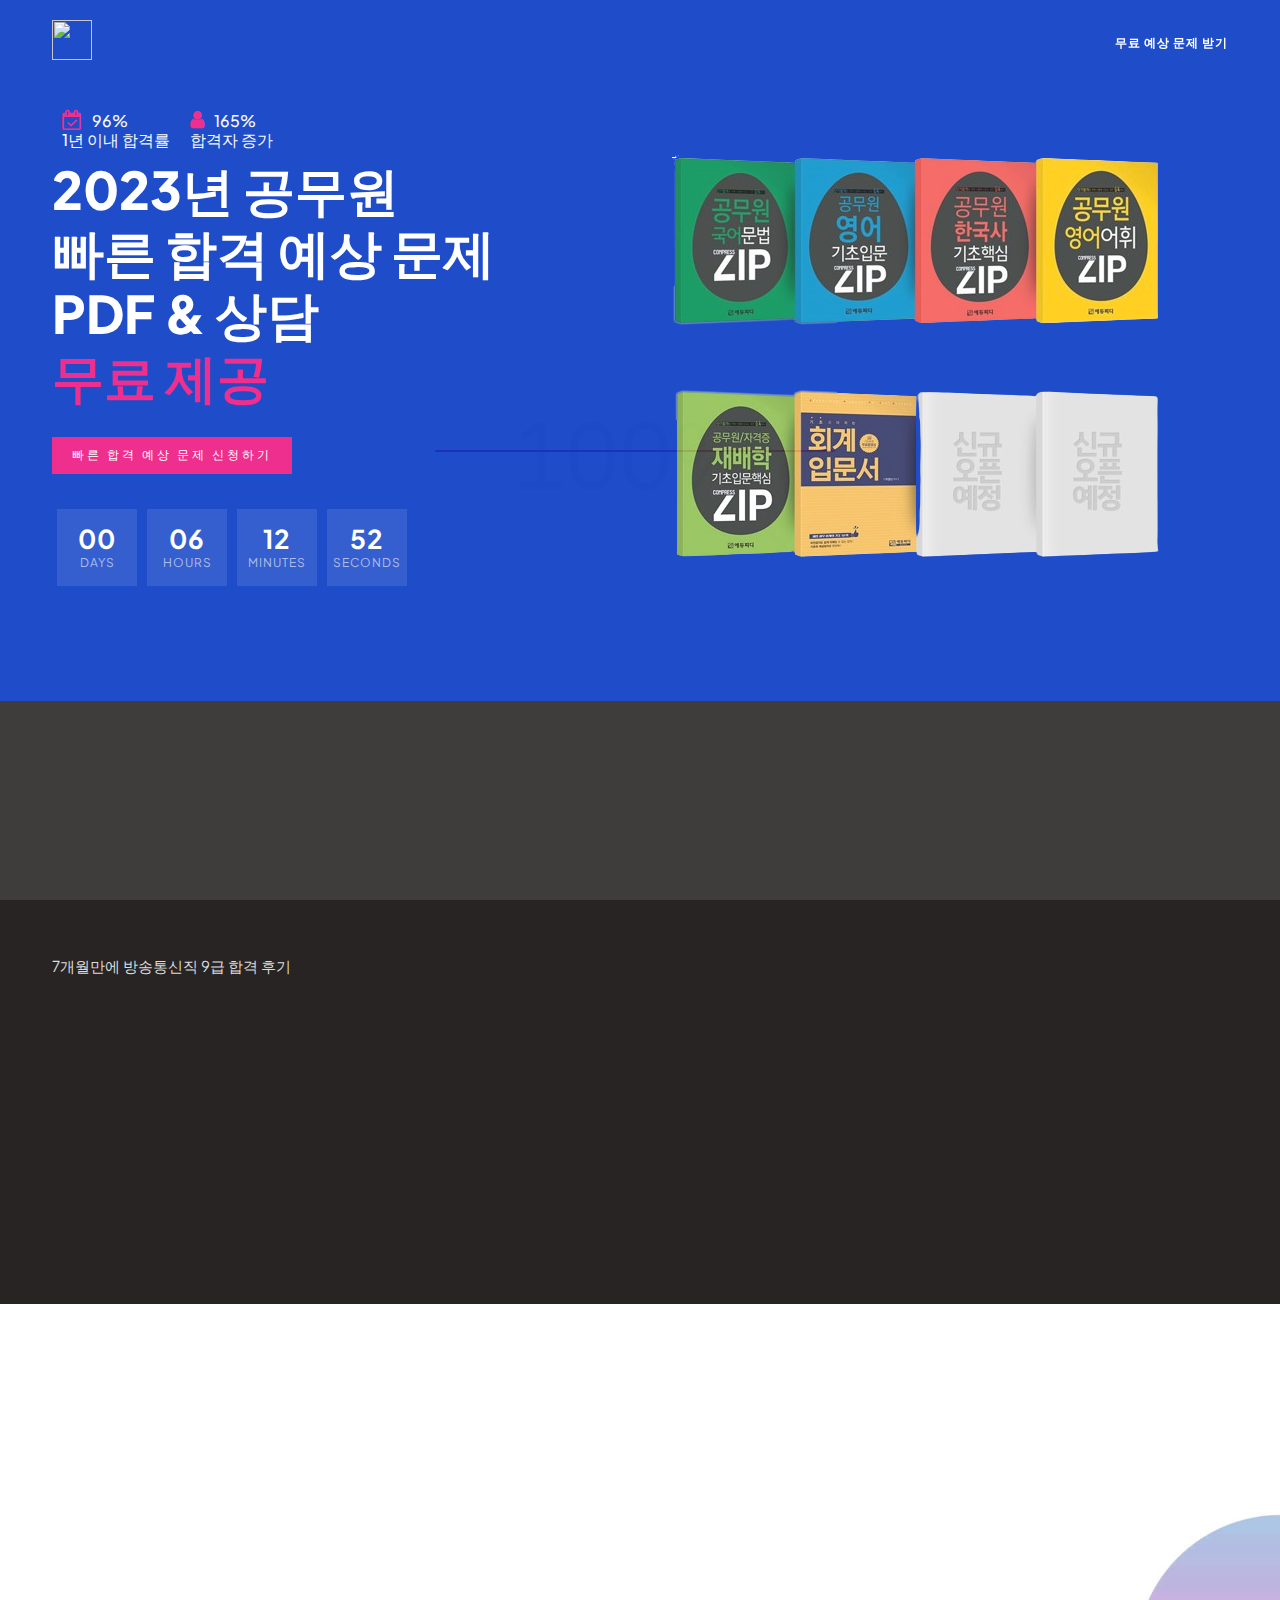
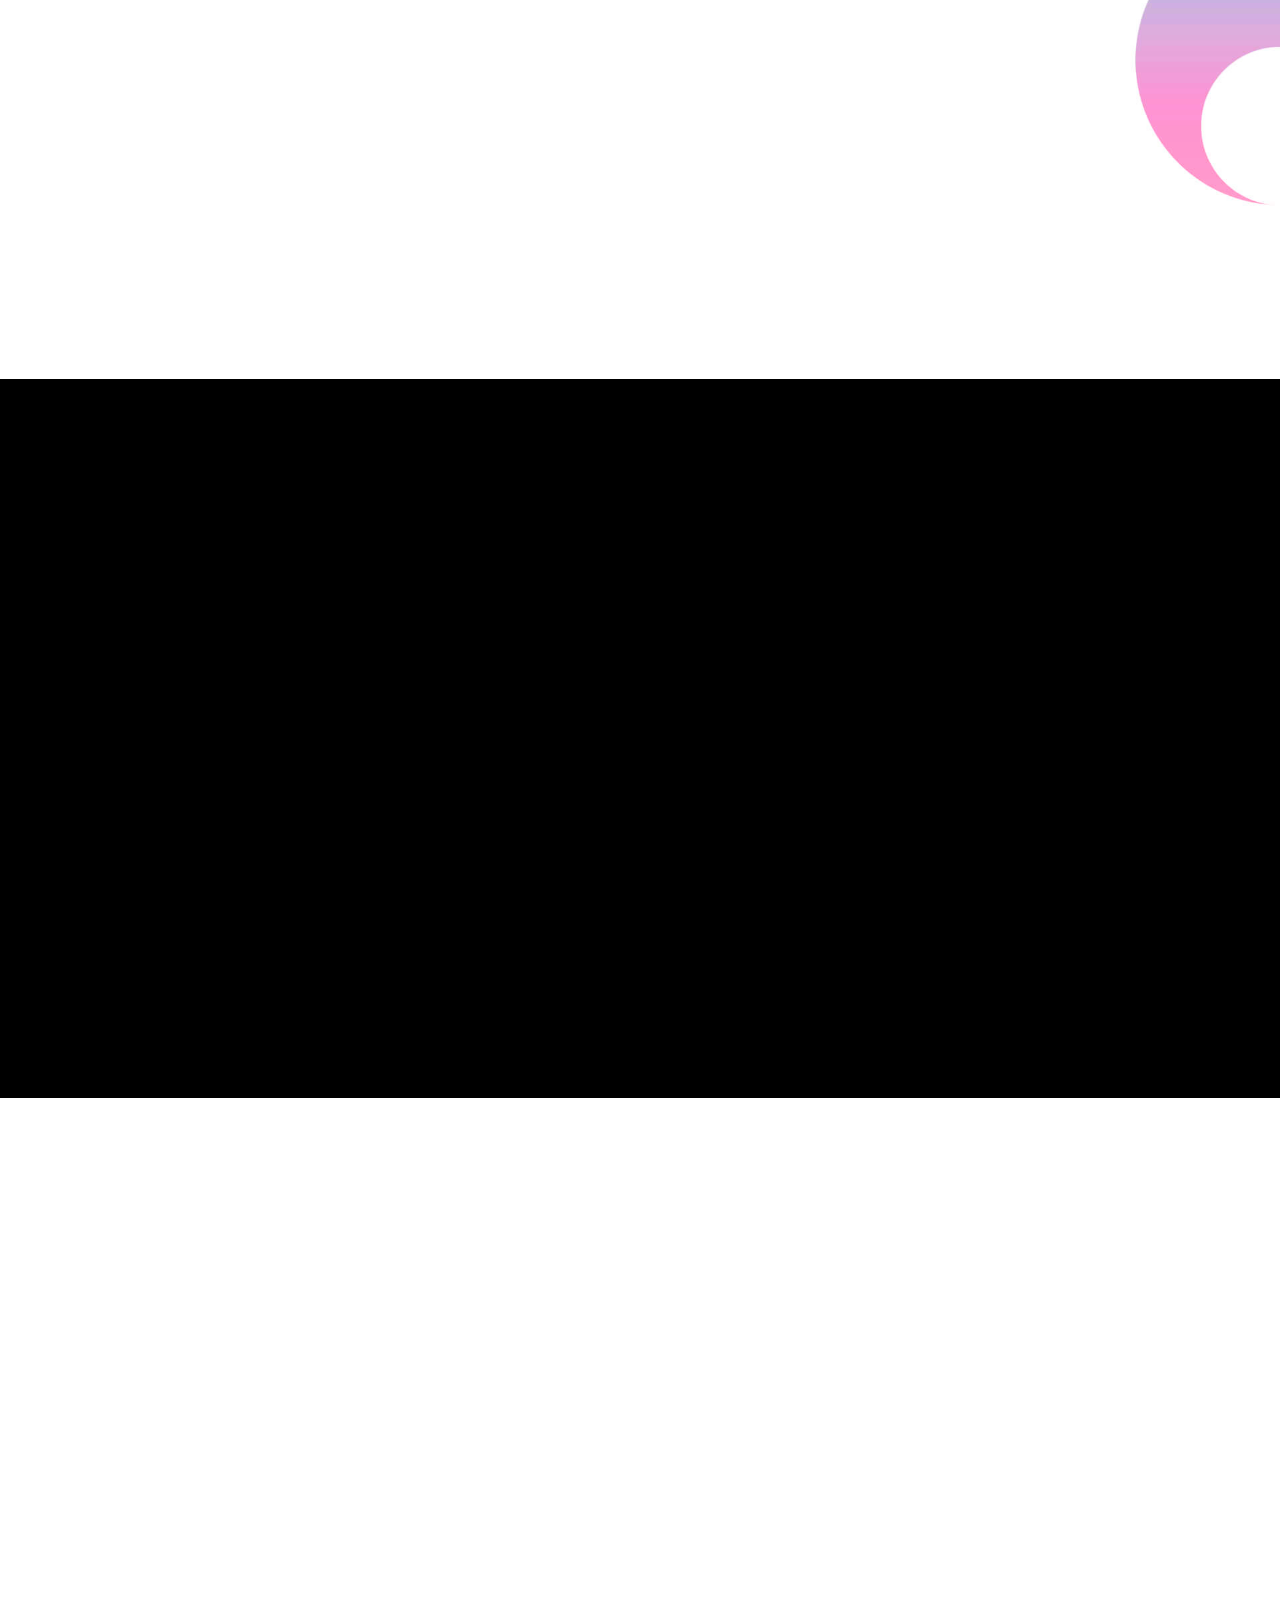
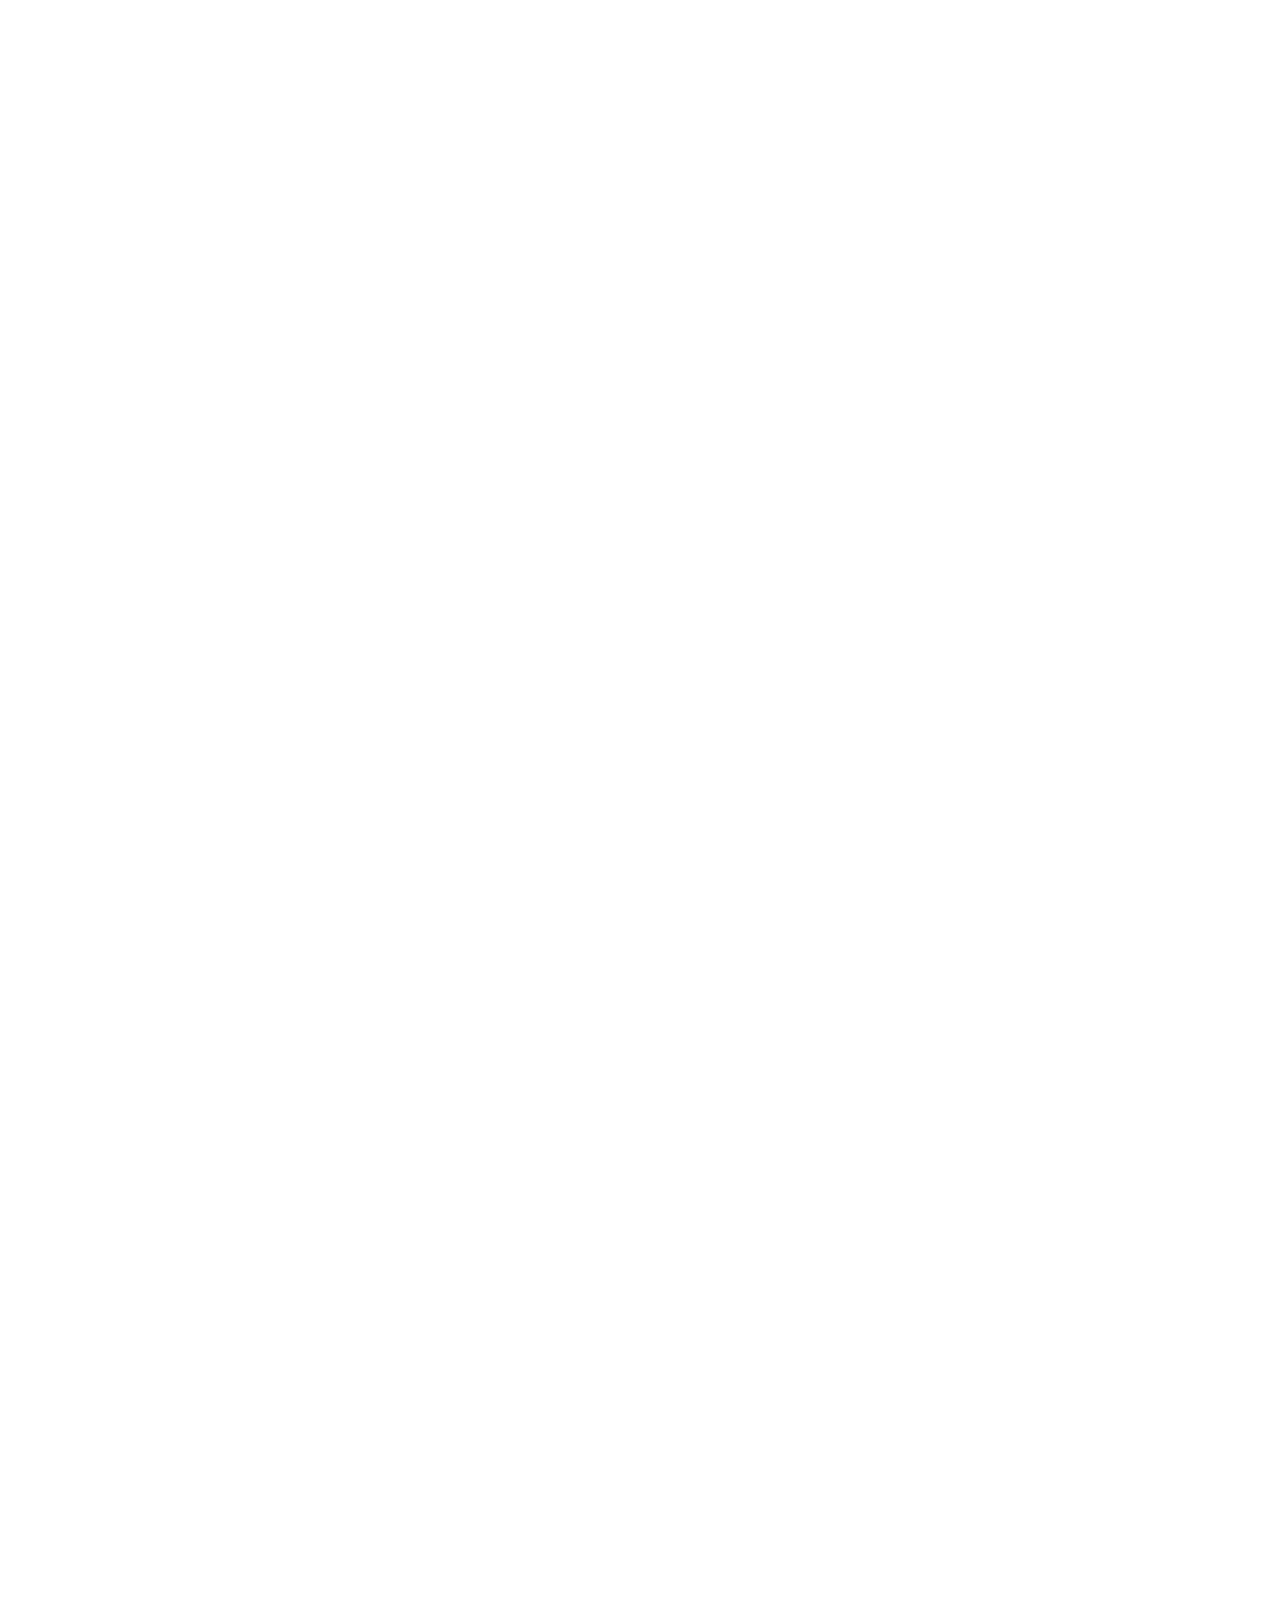
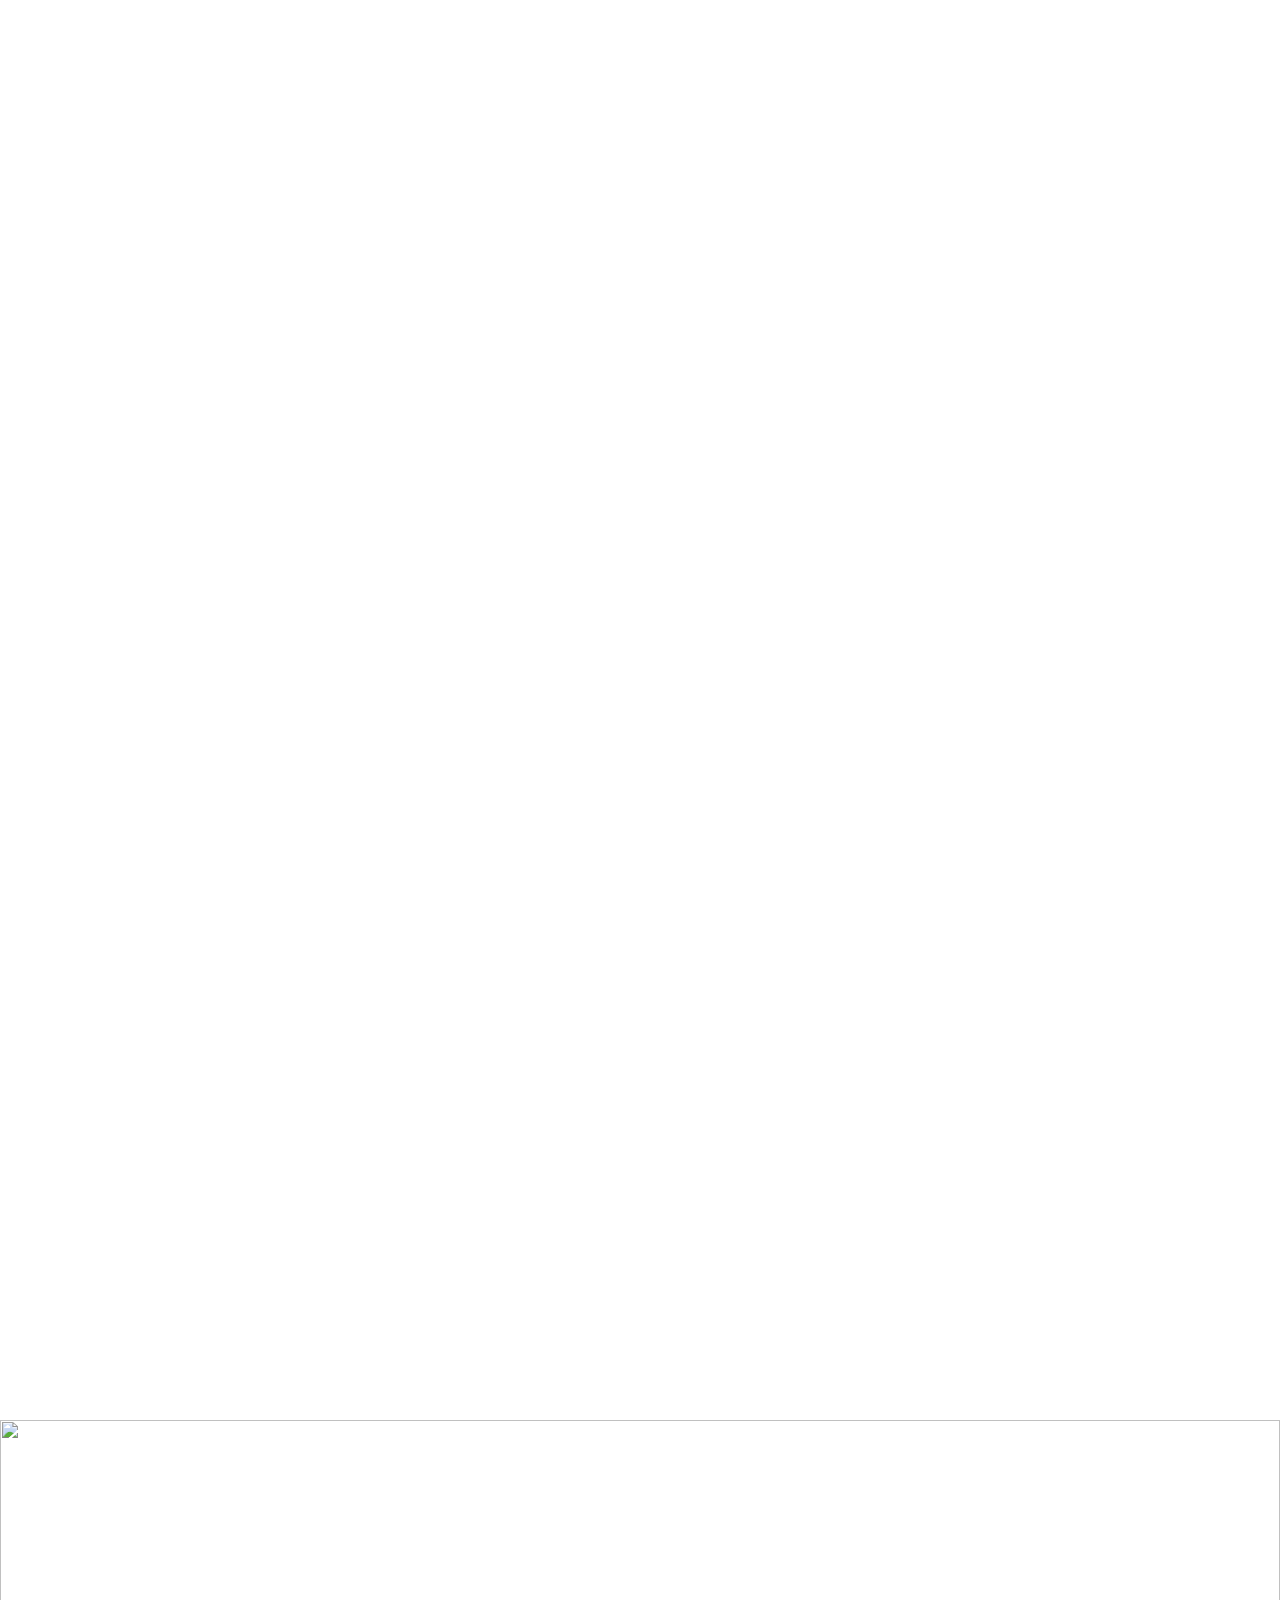
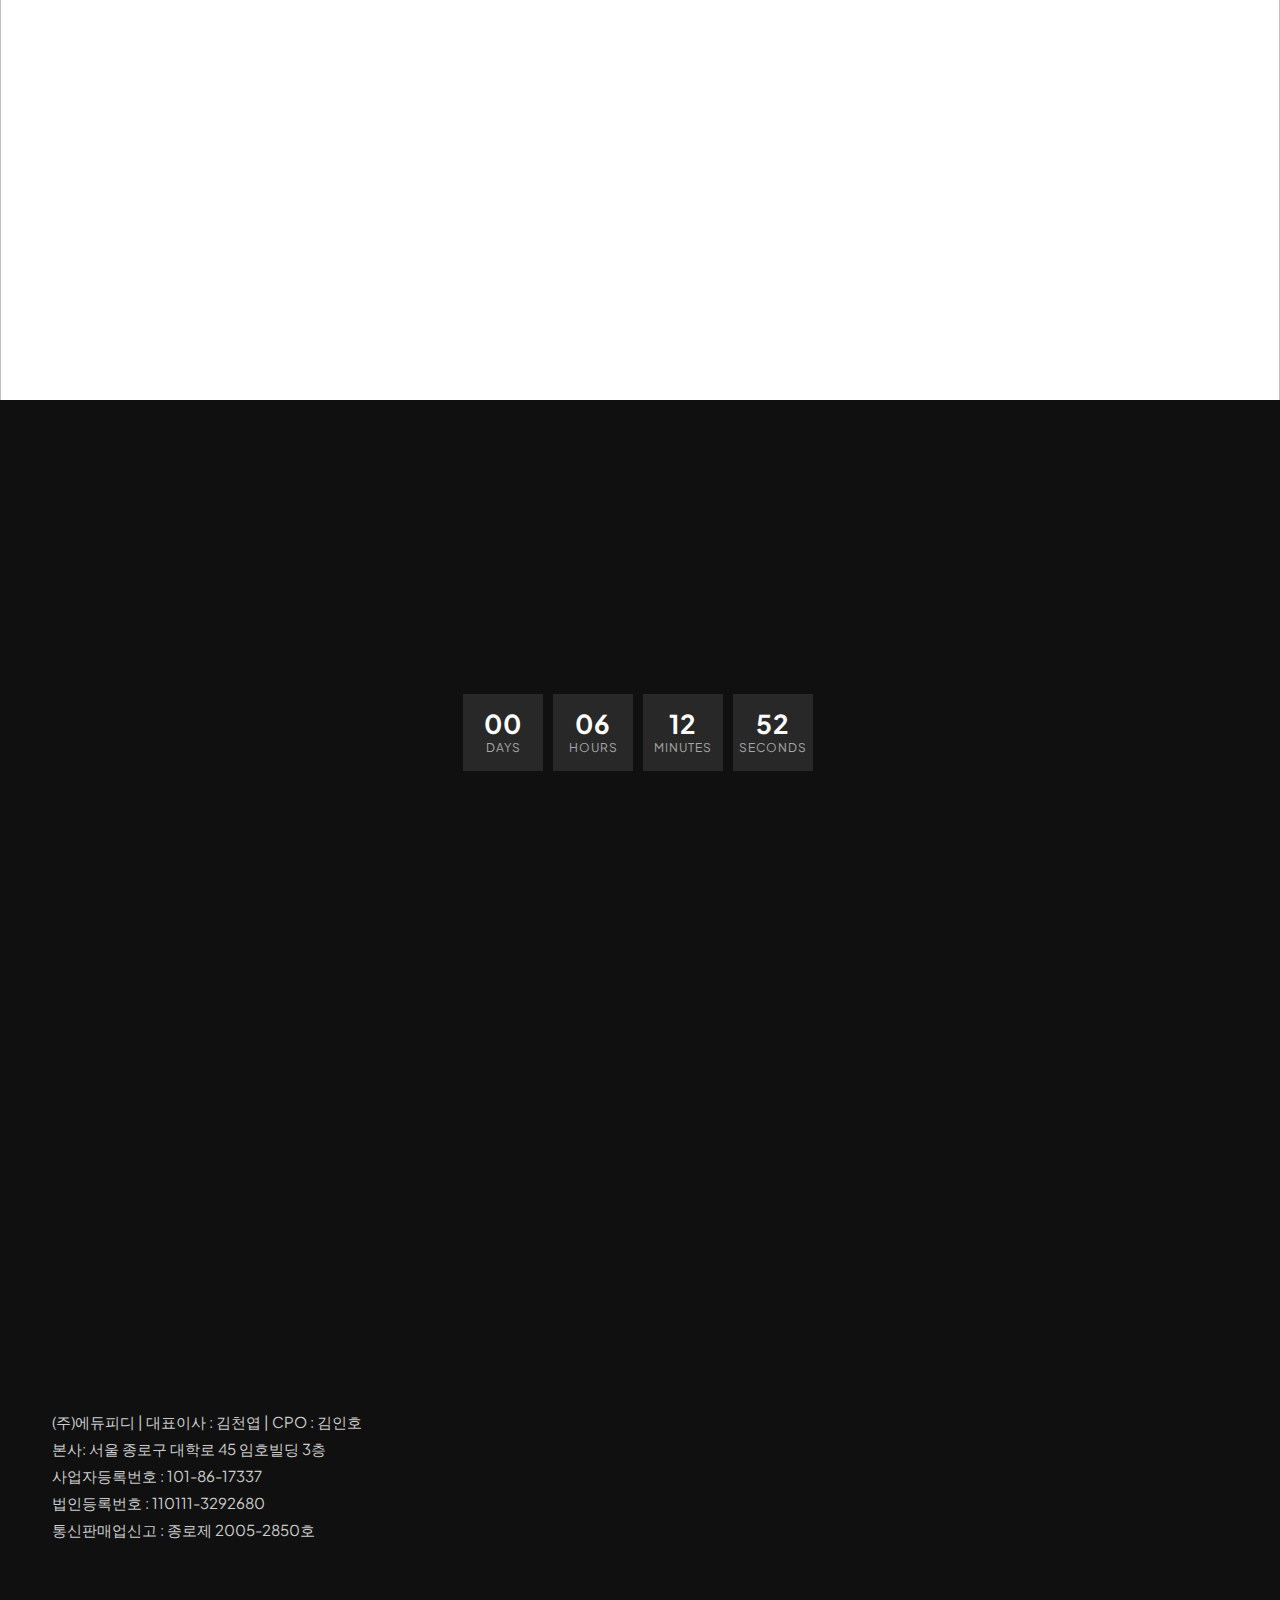
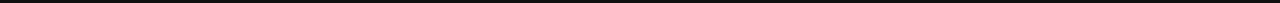
==== index.html @ 4c726afe "first commit" ====
<html lang="en">

<head>
    <meta charset="utf-8">
    <link rel="icon" href="images/icon.png" type="image/gif" sizes="16x16">
    <title>공무원 - 빠른 합격 예상 문제 무료 제공 이벤트!</title>
    <meta name="viewport" content="width=device-width, initial-scale=1.0">
    <meta name="description" content="">
    <meta name="keywords" content="">
    <meta name="author" content="">

    <!-- CSS Files
    ================================================== -->
    <link href="css/bootstrap.min.css" rel="stylesheet" type="text/css" id="bootstrap" />
    <link href="css/bootstrap-grid.min.css" rel="stylesheet" type="text/css" id="bootstrap-grid" />
    <link href="css/bootstrap-reboot.min.css" rel="stylesheet" type="text/css" id="bootstrap-reboot" />
    <link href="css/plugins.css" rel="stylesheet" type="text/css">
    <link href="css/ionicons.min.css" rel="stylesheet" />
    <link href="css/style.css" rel="stylesheet" type="text/css">
    <link href="css/rev-settings.css" rel="stylesheet" type="text/css">
    <link href="css/color.css" rel="stylesheet" type="text/css">

    <!-- color scheme -->
	<link rel="stylesheet" href="css/colors/magenta.css" type="text/css" id="colors">

	<!-- custom font -->
	<link rel="stylesheet" href="css/font-style.css" type="text/css">
</head>

<body id="homepage" class="de_light">

    <div id="wrapper">

        <!-- header begin -->
        <header class="transparent">
            <div class="info">
                <div class="container">
                    <div class="row">
                        <div class="col-md-12">
                            <div class="column">Working Hours Monday - Friday <span class="id-color"><strong>08:00-16:00</strong></span></div>
                            <div class="column">Toll Free <span class="id-color"><strong>1800.899.900</strong></span></div>
                            <!-- social icons -->
                            <div class="column social">
                                <a href="#"><i class="fa fa-facebook"></i></a>
                                <a href="#"><i class="fa fa-twitter"></i></a>
                                <a href="#"><i class="fa fa-rss"></i></a>
                                <a href="#"><i class="fa fa-google-plus"></i></a>
                                <a href="#"><i class="fa fa-envelope-o"></i></a>
                            </div>
                            <!-- social icons close -->
                        </div>
                    </div>
                </div>
            </div>

            <div class="container">
                <div class="row">
                    <div class="col-md-12">
                        <!-- logo begin -->
                        <div id="logo">
                            <a href="index.html">
                                <img class="logo" src="https://yt3.googleusercontent.com/0zZZRuiKnohTXjlLEbpxuK2G1sa9Nhh6IVHhP5pchhcuYQUVO_jH0vMPsVrZfCiZxcig_zOsWw=s900-c-k-c0x00ffffff-no-rj" style="width:40px;"alt="">
                            </a>
                        </div>
                        <!-- logo close -->

                            <!-- small button begin -->
                            <span id="menu-btn"></span>
                            <!-- small button close -->

                            <!-- <div class="header-extra">
                                <div class="v-center">
                                    <span id="b-menu">
                                        <span></span>
                                        <span></span>
                                        <span></span>
                                    </span>
                                </div>
                            </div> -->

                            <!-- mainmenu begin -->
							<ul id="mainmenu" class="ms-2">
							
							
								<li><a href="#section-register">무료 예상 문제 받기<span></span></a></li>
							</ul>
							
							<!-- mainmenu close -->

                            

                    </div>
                    

                </div>
            </div>
        </header>
        <!-- header close -->


        <!-- section begin -->
            <section id="section-hero" class="jarallax text-light" style="background:rgb(4, 55, 194)">
            	<!-- <img src="images/bg/9.jpg" class="jarallax-img" alt=""> -->
				<div class="container">
					<div class="row align-items-center">
						<div class="col-lg-6">
							
							<div class="d-flex justify-content-left sm-hide">
                                    <div class="h6 padding10 pt0 pb0"><i class="i_h3 fa fa-calendar-check-o id-color"></i>96%<br>1년 이내 합격률 </div>
                                    <div class="h6 padding10 pt0 pb0"><i class="i_h3 fa fa-user id-color"></i>165%<br>합격자 증가</div><Br>
                                    <!-- <div class="h6 padding10 pt0 pb0"><i class="i_h3 fa fa-map-marker id-color"></i>92% 점수 향상 체감</div> -->
                                </div>
							
							<h1 class="title-3 text-left">
								2023년 공무원<br>빠른 합격 예상 문제<br>PDF & 상담<br><span class="id-color">무료 제공</span>
							</h1>
							
							<div class="spacer-single"></div>
							
							<a href="#section-register" class="btn-custom text-white scroll-to">빠른 합격 예상 문제 신청하기</a>
							<div class="spacer-single"></div>
							<div id="defaultCountdown" class=" countdown-s2" ></div>
						</div>
						
						<div class="col-lg-6">
                 
							<img src="images/books.png" class="img-responsive" alt="">
                      
                        
                        </div>
					</div>
				</div>
            </section>
            <!-- section close -->
			
            <section id="section-speakers" class="jarallax text-light" style="background: rgb(40, 36, 36);">
                <!-- <img src="images/bg/1.jpg" class="jarallax-img" alt=""> -->
				<div class="wm wm-border dark wow fadeInDown">speakers</div>
                <div class="container">
                    <div class="row">
						<div class="col-md-6 offset-md-3 text-center wow fadeInUp">
                            <h1>실제 합격 후기</h1>
                            <div class="separator"><span><i class="fa fa-square"></i></span></div>
                            <div class="spacer-single"></div>
                        </div>
						
						<div class="clearfix"></div>
                      
                       <div class="col-lg-12 col-md-12">
							<!-- team member -->
							<div class="de-team-list">
								<div class="team-pic">
                                    <p>7개월만에 방송통신직 9급 합격 후기</p>
                                    <iframe width="260" height="215" src="https://www.youtube.com/embed/Rbe6_M4H4tQ" title="YouTube video player" frameborder="0" allow="accelerometer; autoplay; clipboard-write; encrypted-media; gyroscope; picture-in-picture; web-share" allowfullscreen></iframe>
								</div>
								<!-- <div class="team-desc">
									<h3>John Smith</h3>
									<p class="lead">Expert Designer</p>
									<div class="small-border"></div>
									<p>Duis aute irure dolor in reprehenderit in voluptate velit esse cillum dolore eu fugiat.</p>

									<div class="social">
										<a href="#"><i class="fa fa-facebook fa-lg"></i></a>
										<a href="#"><i class="fa fa-twitter fa-lg"></i></a>
										<a href="#"><i class="fa fa-google-plus fa-lg"></i></a>
										<a href="#"><i class="fa fa-skype fa-lg"></i></a>
									</div>
								</div> -->
							</div>
							<!-- team close -->
						</div>
				

		

                    </div>
                </div>
            </section>
			
           

            <section id="section-schedule" aria-label="section-services-tab" data-bgimage="url(images/bg/6.jpg) top right no-repeat">
                <div class="wm wm-border light wow fadeInDown ">schedule</div>
                <div class="container">
                    <div class="row">
                        <div class="col-md-6 offset-md-3 text-center wow fadeInUp">
                           
                     
                        </div>

                        <div class="col-md-12 wow fadeInUp">
                            <div class="de_tab tab_style_4 text-center">
                                <ul class="de_nav de_nav_dark">
                                    <li class="active" data-link="#section-services-tab">
                                        <h3>진주시청 공무직 <span> 최종 합격했어요</span></h3>
                                        <h4>(후기 보기)</h4>
                                    </li>
                                    <li data-link="#section-services-tab">
                                        <h3>육아맘 첫 도전에 공무직 <span>최종합격</span></h3>
                                        <h4>(후기 보기)</h4>
                                    </li>
                                    <li data-link="#section-services-tab">
                                        <h3>강원도 양구군청 공무직 <span>최종합격</span></h3>
                                        <h4>(후기 보기)</h4>
                                    </li>
                                    <!-- <li data-link="#section-services-tab">
                                        <h3>Day <span>04</span></h3>
                                        <h4>June 23, 2023</h4>
                                    </li>
                                    <li data-link="#section-services-tab">
                                        <h3>Day <span>05</span></h3>
                                        <h4>June 24, 2023</h4>
                                    </li> -->
                                </ul>

                                <div class="de_tab_content text-left">

                                    <div id="tab1" class="tab_single_content">
                                        <div class="row">
                                            <div class="col-md-12">
                                                <div class="schedule-listing">
                                                    <div class="schedule-item">
                                                        <div class="sc-time">2023.03.07</div>
                                                      
                                                        <div class="sc-info">
                                                            <h3>진주시청 공무직에 최종합격했습니다.</h3>
                                                            <p>회사다니면서 시험을 치뤄 본적도 없고 기본기도 없어서 우연히 인터넷 검색 중 에듀피디를 발견하여 바로 가입했습니다.<br>
                                                                1달 열심히 회사 마치고 졸린 눈 비벼가며 강의 듣고 공부했는데 1회차는 못 알아들어도 그냥 가볍게 부담없이 듣도록 노력했고 2회차 때부터 공부시간을 늘여서 공부했습니다.<br>강사님께서 꼼꼼하게 강의해주셨고 이해력이 부족한 제가 이해가 잘 될 수 있도록 강의하였습니다. 모의문제까지 있어서 공부하기가 수월했습니다.<br>시험 때는 공부했던 내용들이 거의 다 나와서 그냥 가볍게 웃으면서 시험을 쳤고 에듀피디의 도움받기 잘 했다 생각하였습니다.<br> 최종합격의 첫걸음이 될수 있도록 저에게 도움이 되었던 에듀피디에 감사합니다 ~^^</p>
                                                        </div>
                                                        <div class="clearfix"></div>
                                                    </div>
                                                </div>

                                              
                                            </div>
                                        </div>
                                    </div>

                                    <div id="tab2" class="tab_single_content">
                                        <div class="row">
                                            <div class="col-md-12">
                                                <div class="schedule-listing">
                                                    <div class="schedule-item">
                                                        <div class="sc-time">2023.01.17</div>
                                                        
                                                        <div class="sc-info">
                                                            <h3>육아맘 첫 도전에 용인시 공부직 최종합격</h3>
                                                            <p>안녕하세요? 2022년 하반기 용인시 공무직 최종합격 이상민입니다.<br>

                                                                저의 짧은 합격수기가 준비하시는 분들에게 작은 도움의 줄기가 되길 바라며 적어봅니다.
                                                                <br>
                                                                먼저 본론부터 말씀드리겠습니다.<br><br>
                                                                
                                                                준비기간: 1개월<br>
                                                                준비방법: 에듀피디 공무직 용인시 강좌<br> 1개월권 수강<br>
                                                                응시횟수: 첫 도전에 최종합격<br>
                                                                <br>
                                                                저는 육아하는 워킹맘입니다. 시에서 운영하는 기간제 근로자를 하던 중 같이 근무하는 선생님께서 공무직이라는 직렬이 있으니 경험삼아 한 번 문제 유형이라도 보고 오라고 알려주셨습니다.<br>
                                                                
                                                                다행히 1차 서류전형에 통과할 조건을 갖추고 있어 모든 응시서류는 가벼운 마음으로 준비 하였습니다.<br>
                                                                
                                                                그리고 필기시험까지 정확히 30일이 남았습니다.<br>
                                                                
                                                                공무직에 관한 족보가 많지 않아 어떻게 이 방대한 일반상식을 단시간 내에 섭렵할 수 있을까를 생각하던 중 에듀피디를 알게되었습니다.<br>
                                                                
                                                                하지만 약간은 부담이 되는 강의비에 망설이며... 혹시나 하는 마음에 할인을 받을 수 있는 최대치를 에듀피디에 문의드렸고 담당 실장님께서 가장 적합한 최대치 할인을 적용(워킹맘)해주신 덕분에 마음의 부담을 조금 내려놓고 강의를 결제할 수 있었습니다.<br>
                                                                
                                                                일반상식은 최신 시사상식과 기출문제를 항상 같이 봐야한다는 서박사님의 강의에 아..! 이거구나! 싶었고 믿고 그대로 따라 들었습니다.<br>
                                                                
                                                                시정문제도 무려 5문제가 출제되는 터라 정말 공부할 양의 끝이 보이지 않는것 같았습니다.
                                                                <br>
                                                                급기야 코로나 확진으로 열이 펄펄 나며 공부했던것 같습니다.
                                                                어짜피 될 사람은 합격하겠지.. 라는 심정으로 마지막까지 최선을 다하고 필기시험장에 들어갔던것 같습니다. 엄청난 응시자수에
                                                                압도당했지만 집중하여 풀어나갔습니다.<br>
                                                                
                                                                이후 필기합격을 맛보았고 인적성검사와 3차 최종면접까지 모두 통과한 후 임용식까지.. 그리고 출근 후 3주차가 되었습니다.<br>
                                                                
                                                                사기업에만 근무해봐서 아직 공공기관의 분위기에 적응중이지만, 좋은 복지혜택과 정년보장, 칼퇴근 등등 이점이 많으니 월급에 크게 연연하지 않으신다면 엄마들 강추입니다.<br>
                                                                에듀피디는 더 강추입니다^^<br>
                                                                
                                                                감사합니다.</p>
                                                        </div>
                                                        <div class="clearfix"></div>
                                                    </div>
                                                </div>

                                               
                                            </div>
                                        </div>
                                    </div>

                                    <div id="tab3" class="tab_single_content">
                                        <div class="row">
                                            <div class="col-md-12">
                                                <div class="schedule-listing">
                                                    <div class="schedule-item">
                                                        <div class="sc-time">2023.03.17</div>
                                                        
                                                        <div class="sc-info">
                                                            <h3>강원도 양구군청 공무직 최종합격</h3>
                                                            <p>안녕하세요 2023년 상반기 양구군 공무직 최종합격 김문기입니다.<br><br>

                                                                저의 짧은 합격수기가 준비하시는 분들에게 작은 도움의 줄기가 되길 바라며 적어봅니다.
                                                                <br>
                                                                먼저 본론부터 말씀드리겠습니다.<br><br>
                                                                
                                                                준비기간: 1개월<br>
                                                                준비방법: 에듀피디 공무직 양구,화천 강좌 1개월권 수강<br>
                                                                응시횟수: 첫 도전에 최종합격<br>
                                                                <br>
                                                                저는 소방시험에 준비하던 중 경력을 쌓을 수 있는 공무직에 대하여 알게되었습니다<br>
                                                                
                                                                다행히 1차 서류전형에 통과할 조건을 갖추고 있어 모든 응시서류는 가벼운 마음으로 준비 하였습니다.<br>
                                                                
                                                                그리고 필기시험까지 정확히 20일이 남았습니다.<br>
                                                                
                                                                공무직에 관한 족보가 많지 않아 어떻게 이 방대한 일반상식을 단시간 내에 섭렵할 수 있을까를 생각하던 중 에듀피디를 알게되었습니다.<br>
                                                                
                                                                하지만 약간은 부담이 되는 강의비에 망설이며... 혹시나 하는 마음에 할인을 받을 수 있는 최대치를 에듀피디에 문의드렸고 담당 실장님께서 가장 적합한 최대치 할인을 적용해주신 덕분에 마음의 부담을 조금 내려놓고 강의를 결제할 수 있었습니다.<br>
                                                                
                                                                일반상식은 최신 시사상식과 기출문제를 항상 같이 봐야한다는 서박사님의 강의에 아..! 이거구나! 싶었고 믿고 그대로 따라 들었습니다.<br>
                                                                
                                                                시정문제도 무려 5문제가 출제되는 터라 정말 공부할 양의 끝이 보이지 않는것 같았습니다.
                                                                <br>
                                                                급기야 코로나 확진으로 열이 펄펄 나며 공부했던것 같습니다.
                                                                어짜피 될 사람은 합격하겠지.. 라는 심정으로 마지막까지 최선을 다하고 필기시험장에 들어갔던것 같습니다. 엄청난 응시자수에
                                                                압도당했지만 집중하여 풀어나갔습니다.<br>
                                                                
                                                                이후 필기합격을 맛보았고 인적성검사와 3차 최종면접까지 모두 통과한 후 임용식까지.. 그리고 출근 후 3주차가 되었습니다.<br>
                                                                
                                                                사기업에만 근무해봐서 아직 공공기관의 분위기에 적응중이지만, 좋은 복지혜택과 정년보장, 칼퇴근 등등 이점이 많으니 월급에 크게 연연하지 않으신다면 엄마들 강추입니다.<br>
                                                                에듀피디는 더 강추입니다^^<br>
                                                                또한 지역 상식도 같이 출제되는데 그것 또한 같이 준비하시면 좋을거 같습니다.<br>
                                                                
                                                                감사합니다.</p>
                                                        </div>
                                                        <div class="clearfix"></div>
                                                    </div>
                                                </div>

                                               
                                            </div>
                                        </div>
                                    </div>

                                </div>
                            </div>
                        </div>
                    </div>
                </div>
            </section>
            <section id="section-about"  style="background:#000">
				<div class="wm wm-border light wow fadeInDown" style="-webkit-text-stroke-color: rgba(255,255,255,.2);" >Gift</div>
                    <div class="container">
                        <div class="row align-items-center">
                            
                            <div class="col-lg-6 wow fadeInLeft" data-wow-delay="0s">
                                <h2 style="color:#fff">빠른 합격의 노하우를<br>무료로 선물해드립니다.</h2>
                                <p>
                                   2023년 최신 트렌드와 합격 노하우를 녹여낸 예상 문제를 받아가세요.
                                </p>
								
								<div class="spacer10"></div>
								
								
                            </div>
							
							<div class="col-lg-6 mb-sm-30 text-center wow fadeInRight">
                                <div class="de-images">
									
									<img class="img-fluid wow fadeInRight" data-wow-delay=".25s" src="images/gicho-books.png" alt="" />
								</div>
                            </div>

                        </div>
                    </div>
                </section>
                <div style="text-align:center;background:#fff;">
            <img class="wow fadeInDown" src="./images/gicho.jpg" style="width:100%;max-width:900px;">
            <img class="wow fadeInUp" src="./images/master-books.png" style="width:100%;max-width:900px;">
            <img class="wow fadeInDown" src="./images/master.jpg" style="width:100%;max-width:900px;">
        </div>


			<!-- section begin -->
            <section id="section-ticket" class="jarallax text-light">
                <img src="images/bg/2.jpg" class="jarallax-img" alt="">
                <div class="wm wm-border dark wow fadeInDown">tickets</div>
				<div class="container">
                    <div class="row">
						

                        <div class="col-lg-12 col-md-12">
                            <div class="pricing-s1 mb30 wow fadeInUp">
                                <div class="top">
                                    <h2>공무원 빠른 합격을 위한<br>에듀피디만의 혜택</h2>
                                </div>
                                <div class="bottom">
                                    <ul>
                                        <li><i class="icon_check_alt2"></i>합격 시 합격축하금</li>
                                        <li><i class="icon_check_alt2"></i>모바일 강좌 즉시이용</li>
                                        <li><i class="icon_check_alt2"></i>최신강좌 업데이트 무료</li>
                                        <li><i class="icon_check_alt2"></i>학습진도/성적관리/자기학습 가능</li>
                                        
                                    </ul>
                                  
                                </div>
								<div class="ps1-deco"></div>
                            </div>
                        </div>
                    
                    </div>
                </div>
            </section>
            <!-- section close -->
	
			<!-- section begin -->
            <section id="section-register" class="text-light" data-bgcolor="#101010">
                <div class="wm wm-border dark wow fadeInDown">register</div>
				<div class="container">
                    <div class="row">
						<div class="col-md-6 offset-md-3 text-center wow fadeInUp">
                            <h1>공무원 빠른 합격<br>무료 예상 문제 & 상담 받기</h1>
                            <div class="separator"><span><i class="fa fa-square"></i></span></div>
                            <div class="spacer-single"></div>
                        </div>
                        <div style="position:relative;text-align: center;">
                       <div style="position:relative;" class="countdown countdown-s2"></div><br><br>
                    </div>
                        <div class="col-md-8 offset-md-2 wow fadeInUp">
                            <form action="" id="form_e11" method="POST" target ="hidden_iframe11" onsubmit="dll(); submitted=true;"> 
                                <div class="row">
                                    <div class="col-12">
                                       
                                        <div>
                                            <select name="entry.2002634400" id='exam' class="form-control" placeholder="공무원 종류">
 
                                                <option value="목표 공무원 시험" selected disabled>목표 공무원 시험은?
        
                                                    <option value="수산직공무원">수산직공무원
                                                
                                                    <option value="축산직공무원" >축산직공무원
                                                
                                                    <option value="9급지적직">9급지적직

                                                    <option value="9급의료기술직">9급의료기술직
                                                        
                                                    <option value="8급보건진료직">8급보건진료직    

                                                    <option value="9급군무원">9급군무원    

                                                        <option value="9급기계직" >9급기계직
                                                
                                                            <option value="9급통계직">9급통계직
                                                        
                                                            <option value="9급통신기술직">9급통신기술직
                                                        
                                                            <option value="9급외무영사직">9급외무영사직
                                                            
                                                            <option value="9급화공직">9급화공직
                                                        
                                                            <option value="9급환경직">9급환경직
        
                                                                <option value="9급전기직">9급전기직
                                                        
                                                                    <option value="9급출입국관리직" >9급출입국관리직
                                                                
                                                                    <option value="9급관세직">9급관세직
                                                                
                                                                    <option value="8급간호직">8급간호직
                                                                
                                                                    <option value="9급건축직">9급건축직
                                                                    
                                                                    <option value="9급토목직">9급토목직
                                                                
                                                                    <option value="9급일반행정">9급일반행정
                
                                                                    <option value="9급교육행정">9급교육행정
                                                            
                                                                    <option value="9급교정직" >9급교정직
                                                                
                                                                    <option value="9급조경직">9급조경직
                                                                
                                                                    <option value="9급임업직">9급임업직
                                                                
                                                                    <option value="9급농업직">9급농업직
                                                                    
                                                                    <option value="9급농촌지도사">9급농촌지도사
                                                                
                                                                    <option value="9급농업연구사">9급농업연구사    
                                                                    <option value="9급직업상담직">9급직업상담직 
                                                
                                                    
                                                  
                                                
                                             

                                                    
                                            
                                                     
                                                            
                                                            
                                                </select>
                                        </div>

                                        <div id='email_error' class='error'>Please enter your valid E-mail ID.</div>
                                        <div>
                                            <input type='text' name='entry.1912408830' id='name' class="form-control" placeholder="성함" maxlength="4">
                                        </div>
                                        <div>
                                            <input type='text' name='entry.989187445' id='age' class="form-control" placeholder="나이" maxlength="2">
                                        </div>
                                       

                                        <div id='phone_error' class='error'>Please enter your phone number.</div>
                                        <div>
                                            <input type='text' name='entry.327357394' id='phone' class="form-control" placeholder="전화번호" maxlength="11">
                                        </div>
                                        <div>
                                            <select name="entry.1595755734" id='time' class="form-control" placeholder="통화가능시간">
 
                                                <option value="통화가능시간" selected disabled>통화시간
        
                                                    <option value="언제나 통화 가능">언제나 통화 가능</option>
                                                    <option value="오전 09:00~10:00">오전 09:00 ~ 10:00</option>
                                                    <option value="오전 10:00~11:00">오전 10:00 ~ 11:00</option>
                                                    <option value="오전 11:00~12:00">오전 11:00 ~ 12:00</option>
                                                    <option value="점심 12:00~01:00">점심 12:00 ~ 01:00</option>
                                                    <option value="오후 01:00~02:00">오후 01:00 ~ 02:00</option>
                                                    <option value="오후 02:00~03:00">오후 02:00 ~ 03:00</option>
                                                    <option value="오후 03:00~04:00">오후 03:00 ~ 04:00</option>
                                                    <option value="오후 04:00~05:00">오후 04:00 ~ 05:00</option>
                                                    <option value="오후 05:00~06:00">오후 05:00 ~ 06:00</option>
                                                    <option value="오후 06:00~07:00">오후 06:00 ~ 07:00</option>
                                                            
                                                            
                                                </select>
                                        </div>
                                    </div>
                                    <span>
                                        <br>
                                        <input type="checkbox" name="agree11" id="agree11" value="개인정보보호정책 동의" checked>
                                        <label style="color:#fff; font-weight: 100;font-size:12px;" for="agree11">개인보호동의정책</label>
                                    
    
                                      <span class="privacyBtn" style="color:#fff;font-weight: 200; font-size: 12px; margin-top: -10px" onclick="privacyPopUp()">
                                        [자세히보기]
                                      </span>
                                    </span>

                                    <div class="col-md-12 text-center">
                                        <br><br>
                                        <p id='submit'>
                                            <input type='submit' id='send_message' value='신청하기' class="btn btn-line" style="padding: 15px 40px;">
                                        </p>
                                        <div id='mail_success' class='success'>Your message has been sent successfully.</div>
                                        <div id='mail_fail' class='error'>Sorry, error occured this time sending your message.</div>
                                    </div>
                                </div>
                                <script type="text/javascript">var submitted=false;</script>
                
                                <iframe name="hidden_iframe11" id="hidden_iframe11"
                                style="display:none;" onload=""></iframe>
                            </form>
                        </div>


                    </div>
                </div>

            </section>
            <!-- section close -->
			

			


            <!-- footer begin -->
        <footer class="style-2">
            <div class="container">
                <div class="row align-items-middle">
                   

                    <div class="col-md-6">
                        (주)에듀피디 | 대표이사 : 김천엽 | CPO : 김인호<br>
                        본사: 서울 종로구 대학로 45 임호빌딩 3층<br>
                        사업자등록번호 : 101-86-17337<br>
                        법인등록번호 : 110111-3292680<br>
                        통신판매업신고 : 종로제 2005-2850호
                    </div>

                    <div class="col-md-3 text-right">
                     
                    </div>
                </div>
            </div>


            <a href="#" id="back-to-top" class="custom-1"></a>
        </footer>
        <!-- footer close -->
        </div>
    </div>

    
    <div id="de-extra-wrap" class="de_light">
        <span id="b-menu-close">
            <span></span>
            <span></span>
        </span>
        <div class="de-extra-content">
            <h3>Information</h3>
            <p>
                Sed ut perspiciatis unde omnis iste natus error sit voluptatem accusantium doloremque laudantium, totam rem aperiam, eaque ipsa quae ab illo inventore veritatis et quasi architecto beatae vitae dicta sunt explicabo.
            </p>

            <div class="spacer10"></div>
            
            <div class="p-4 border">
                <div class="text-center">
                    <h1>485 of 1000</h1>
                   <p>Seats available</p>
                    <a href="#section-ticket" class="btn-custom btn-fullwidth text-white scroll-to">Get Your Ticket</a>
                </div>
            </div>

            <div class="spacer-single"></div>

            <h3>Where &amp; When?</h3>
            <div class="h6 padding10 pt0 pb0"><i class="i_h3 fa fa-calendar-check-o id-color"></i>June 20th to 25th</div>
            <div class="h6 padding10 pt0 pb0"><i class="i_h3 fa fa-map-marker id-color"></i>Palo Alto, California</div>
            <div class="h6 padding10 pt0 pb0"><i class="i_h3 fa fa-phone id-color"></i>1 200 300 9000</div>
            <div class="h6 padding10 pt0 pb0"><i class="i_h3 fa fa-envelope-o id-color"></i>info@exhibiztheme.com</div>
        </div>
    </div>
    <div id="de-overlay"></div>

    <div id="privacy">
		<div id="privacyContent">
		  <div class="titWrap">
			<span>개인정보처리방침</span>
			<i  class="ion-close-circled closeBtn"></i>
		  </div>
		  <div style="line-height:1.2" class="conWrap">
			개인정보처리방침<br><br>
			‘에듀피디' 회사는 (이하 ‘회사’는) 고객님의 개인정보를 중요시하며, “개인정보보호법”, “정보통신망 이용촉진 및 정보보호에 관한 법률”등 관련법규를 준수하고 있습니다. 회사는 개인정보취급방침을 통하여 고객님께서 제공하시는 개인정보가 어떠한 용도와 방식으로 이용되고 있으며, 개인정보보호를 위해 어떠한 조치가 취해지고 있는지 알려드립니다.<br />
			아울러 개인정보 제공자가 동의한 내용 외의 다른 목적으로 활용하지 않으며, 제공된 개인정보의 이용을 거부하고자 할 때에는 개인정보 관리책임자를 통해 열람, 정정, 삭제를 요구할 수 있습니다.<br><br>
			<br />
			01. 수집하는 개인정보 항목<br />
			<br />
			회사는 상담, 서비스 신청 등등을 위해 아래와 같은 개인정보를 수집하고 있습니다.<br />
			<br />
			-수집항목 : 본인이름, 본인나이, 본인연락처, 문의(불편)사항, 공무원 시험 종류<br />
			-개인정보수집방법 : 홈페이지(상담신청양식), 전화, 협력회사로부터의 제공<br />
			<br />
			02. 개인정보의 수집 및 이용목적<br />
			회사는 수집한 개인정보를 다음의 목적을 위해 활용합니다.<br />
			<br />
			서비스 제공에 관한 계약 이행 및 서비스 제공에 따른 상담, 요금정산, 구매 및 요금결제, 물품배송 또는 청구지 등 발송<br />
			회원관리 : 회원제 서비스 이용에 따른 본인확인 , 개인 식별 , 불량회원의 부정 이용 방지와 비인가 사용 방지 , 구매 의사 확인 , 연령확인 , 만14세 미만 아동 개인정보 수집 시 법정 대리인 동 여부 확인 , 불만처리 등 민원처리 , 고지사항 전달, 입사 지원에 따른 본인 확인, 제휴신청 업체 정보 확인<br />
			마케팅 및 광고      에 활용 : 신규 서비스(제품) 개발 및 특화 , 이벤트 등 광고성 정보 전달 , 인구통계학적 특성에 따른 서비스 제공 및 광고 게재 , 접속 빈도 파악 또는 회원의 서비스 이용에 대한 통계<br />
			<br />
			또한, 본 회사는 “통신비밀보호법”에 의거하여 공개되지 않은 타인 간의 대화를 녹음 또는 청취하지 못하며,<br />
			위반 시 10년 이하의 징역과 5년 이하의 자격정지에 처하도록 규정을 따르고 있으며, 녹취를 할 때 내 사건에 증거로 제출할 목적으로 서로간의 합의하에만 녹취가 가능합니다.<br />
			<br />
			03. 개인정보의 보유 및 이용기간<br />
			원칙적으로, 개인정보 수집 및 이용목적이 달성된 후에는 예외 없이 해당 정보를 지체 없이 파기합니다. 단, 다음의 정보에 대해서는 아래의 이유로 명시한 기간 동안 보존합니다.<br />
			<br />
			보존항목 : 이름, 나이, 연락처, 주소, 이메일<br />
			보존근거 : 전자상거래 등에서의 소비자보호에 관한 법률<br />
			보존기간 : 5년<br />
			<br />
			그리고 관계법령의 규정에 의하여 보존할 필요가 있는 경우 회사는 아래와 같이 관계법령에서 정한 일정한 기간 동안 회원정보를 보관합니다.<br />
			<br />
			보존항목 : 이름, 나이, 연락처, 주소, 이메일<br />
			보존근거 : 전자상거래 등에서의 소비자보호에 관한 법률<br />
			보존기간 : 5년<br />
			<br />
			04. 개인정보의 파기절차 및 방법<br />
			회사는 원칙적으로 개인정보 수집 및 이용목적이 달성된 후에는 해당 정보를 지체 없이 파기합니다. 파기절차 및 방법은 다음과 같습니다.<br />
			<br />
			<br />
			-파기절차<br />
			<br />
			고객님이 상담신청 등을 위해 입력하신 정보는 목적이 달성된 후 별도의 DB로 옮겨져(종이의 경우 별도의 서류함)내부 방침 및 기타 관련 법령에 의한 정보보호 사유에 따라(보유 및 이용기간 참조)일정기간 저장된 후 파기되어집니다. 별도 DB로 옮겨진 개인정보는 법률에 의한 경우가 아니고서는 보유되어지는 이외의 다른 목적으로 이용되지 않습니다.<br />
			<br />
			-파기방법<br />
			<br />
			전자적 파일형태로 저장된 개인정보는 기록을 재생할 수 없는 기술적 방법을 사용하여 삭제합니다.<br />
			<br />
			05. 개인정보의 제3자 제공<br />
			회사는 정보주체의 개인정보를 이용목적 내에서만 처리하며, 정보 주체의 동의, 법률의 한정한 규정이 있는 경우에만 개인정보를 제3자에게 제공합니다.<br />
			회사는 다음과 같이 개인정보를 제3자에게 제공하고 있습니다.<br />
			<br />
			-제공하는 개인정보 항목 : 본인이름, 본인나이, 본인연락처, 불편사항, 결혼유무, 이메일 등 고객이 입력한 정보<br />
			-제공받는 자의 개인정보 이용목적<br />
			서비스 제공에 관한 이행 및 서비스 제공에 따른 콘텐츠제공<br />
			고객을 대상으로 제품 상담 응대 및 판매<br />
			서비스 제공에 관한 계약 이행 및 서비스 제공에 따른 상담, 요금정산, 구매 및 요금결제, 물품배송 또는 청구지 등 발송<br />
			-회원 관리 : 회원제 서비스 이용에 따른 본인확인 , 개인 식별 , 불량회원의 부정 이용 방지와 비인가 사용 방지 , 구매 의사 확인 , 연령확인 , 만14세 미만 아동 개인정보 수집 시 법정 대리인 동의여부 확인 , 불만처리 등 민원처리 , 고지사항 전달, 입사 지원에 따른 본인 확인, 제휴신청 업체 정보 확인<br />
			-마케팅 및 광고에 활용 : 신규 서비스(제품) 개발 및 특화 , 이벤트 등 광고성 정보 전달 , 인구통계학적 특성에 따른 서비스 제공 및 광고 게재 , 접속 빈도 파악 또는 회원의 서비스 이용에 대한 통계<br />
			-제공받는 자의 보유․이용기간 : 5년(소비자의 불만 또는 분쟁처리에 관한 기록 : 3년)<br />
			고객은 제3자 개인정보 제공에 대하여 동의를 거부할 권리가 있으며 동의를 거부할 경우 서비스 제공 및 서비스 제공에 따른 콘텐츠 제공에 제한이 있을 수 있습니다.<br />
			<br />
			06. 이용자 및 법정대리인의 권리와 그 행사방법<br />
			이용자는 언제든지 등록되어 있는 자신의 개인정보를 조회하거나 수정할 수 있으며 가입해지를 요청할 수도 있습니다. 이용자들의 개인정보 조회, 수정을 위해서는 ‘개인정보변경’(또는 ‘회원정보수정’ 등)을 가입해지(동의철회)를 위해서는 “회원탈퇴”를 클릭하여 본인 확인 절차를 거치신 후 직접 열람, 정정 또는 탈퇴가 가능합니다. 혹은 개인정보관리책임자에게 서면, 전화 또는 이메일로 연락하시면 지체 없이 조치하겠습니다. 귀하가 개인정보의 오류에 대한 정정을 요청하신 경우에는 정정을 완료하기 전까지 당해 개인정보를 이용 또는 제공하지 않습니다. 또한 잘못된 개인정보를 제3자에게 이미 제공한 경우에는 정정 처리결과를 제3자에게 지체 없이 통지하여 정정이 이루어지도록 하겠습니다. 회사는 이용자의 요청에 의해 해지 또는 삭제된 개인정보는 “회사가 수집하는 개인정보의 보유 및 이용기간”에 명시된 바에 따라 처리하고 그 외의 용도로 열람 또는 이용할 수 없도록 처리하고 있습니다.<br />
			<br />
			07. 개인정보 자동수집 장치의 설치, 운영 및 그 거부에 관한 사항<br />
			회사는 귀하의 정보를 수시로 저장하고 찾아내는‘쿠키(cookie)’ 등을 운용합니다. 쿠키란 인사이드케어 솔루션의 웹사이트를 운영하는데 이용되는 서버가 귀하의 브라우저에 보내는 아주 작은 텍스트 파일로서 귀하의 컴퓨터 하드디스크에 저장됩니다. 회사은(는) 다음과 같은 목적을 위해 쿠키를 사용합니다.<br />
			<br />
			쿠키 등 사용 목적<br />
			회원과 비회원의 접속 빈도나 방문 시간 등을 분석, 이용자의 취향과 관심분야를 파악 및 자취 추적, 각종 이벤트 참여 정도 및 방문 회수 파악 등을 통한 타겟 마케팅 및 개인 맞춤 서비스 제공<br />
			귀하는 쿠키 설치에 대한 선택권을 가지고 있습니다. 따라서, 귀하는 웹브라우저에서 옵션을 설정함으로써 모든 쿠키를 허용하거나, 쿠키가 저장될 때마다 확인을 거치거나, 아니면 모든 쿠키의 저장을 거부할 수도 있습니다.<br />
			쿠키 설정 거부 방법<br />
			예: 쿠키 설정을 거부하는 방법으로는 회원님이 사용하시는 웹 브라우저의 옵션을 선택함으로써 모든 쿠키를 허용하거나 쿠키를 저장할 때마다 확인을 거치거나, 모든 쿠키의 저장을 거부할 수 있습니다.<br />
			설정방법 예(인터넷 익스플로어의 경우) : 웹 브라우저 상단의 도구 &gt; 인터넷 옵션 &gt; 개인정보<br />
			단, 귀하께서 쿠키 설치를 거부하였을 경우 서비스 제공에 어려움이 있을 수 있습니다.<br />
			<br />
			08. 개인정보에 관한 민원서비스<br />
			회사는 고객의 개인정보를 보호하고 개인정보와 관련한 불만을 처리하기 위하여 아래와 같이 관련 부서 및 개인정보관리책임자를 지정하고 있습니다.<br />
			<br /> 
			귀하께서는 회사의 서비스를 이용하시며 발생하는 모든 개인정보 보호 관련민원을 개인정보관리책임자 혹은 담당부서로 신고하실 수 있습니다.<br />
			회사는 이용자들의 신고사항에 대해 신속하게 충분한 답변을 드릴 것입니다.<br />
			<br />
			기타 개인정보침해에 대한 신고나 상담이 필요하신 경우에는 아래 기관에 문의하시기 바랍니다.<br />
			<br />
		
		  </div>
		</div>
	  </div>

    <!-- Javascript Files
    ================================================== -->
    <script src="js/plugins.js"></script>
    <script src="js/designesia.js"></script>
    <script src="js/validation.js"></script>
    <script src="js/privacy.js"></script>
    <script src="js/countdown-custom.js"></script>

	</body>

</html>
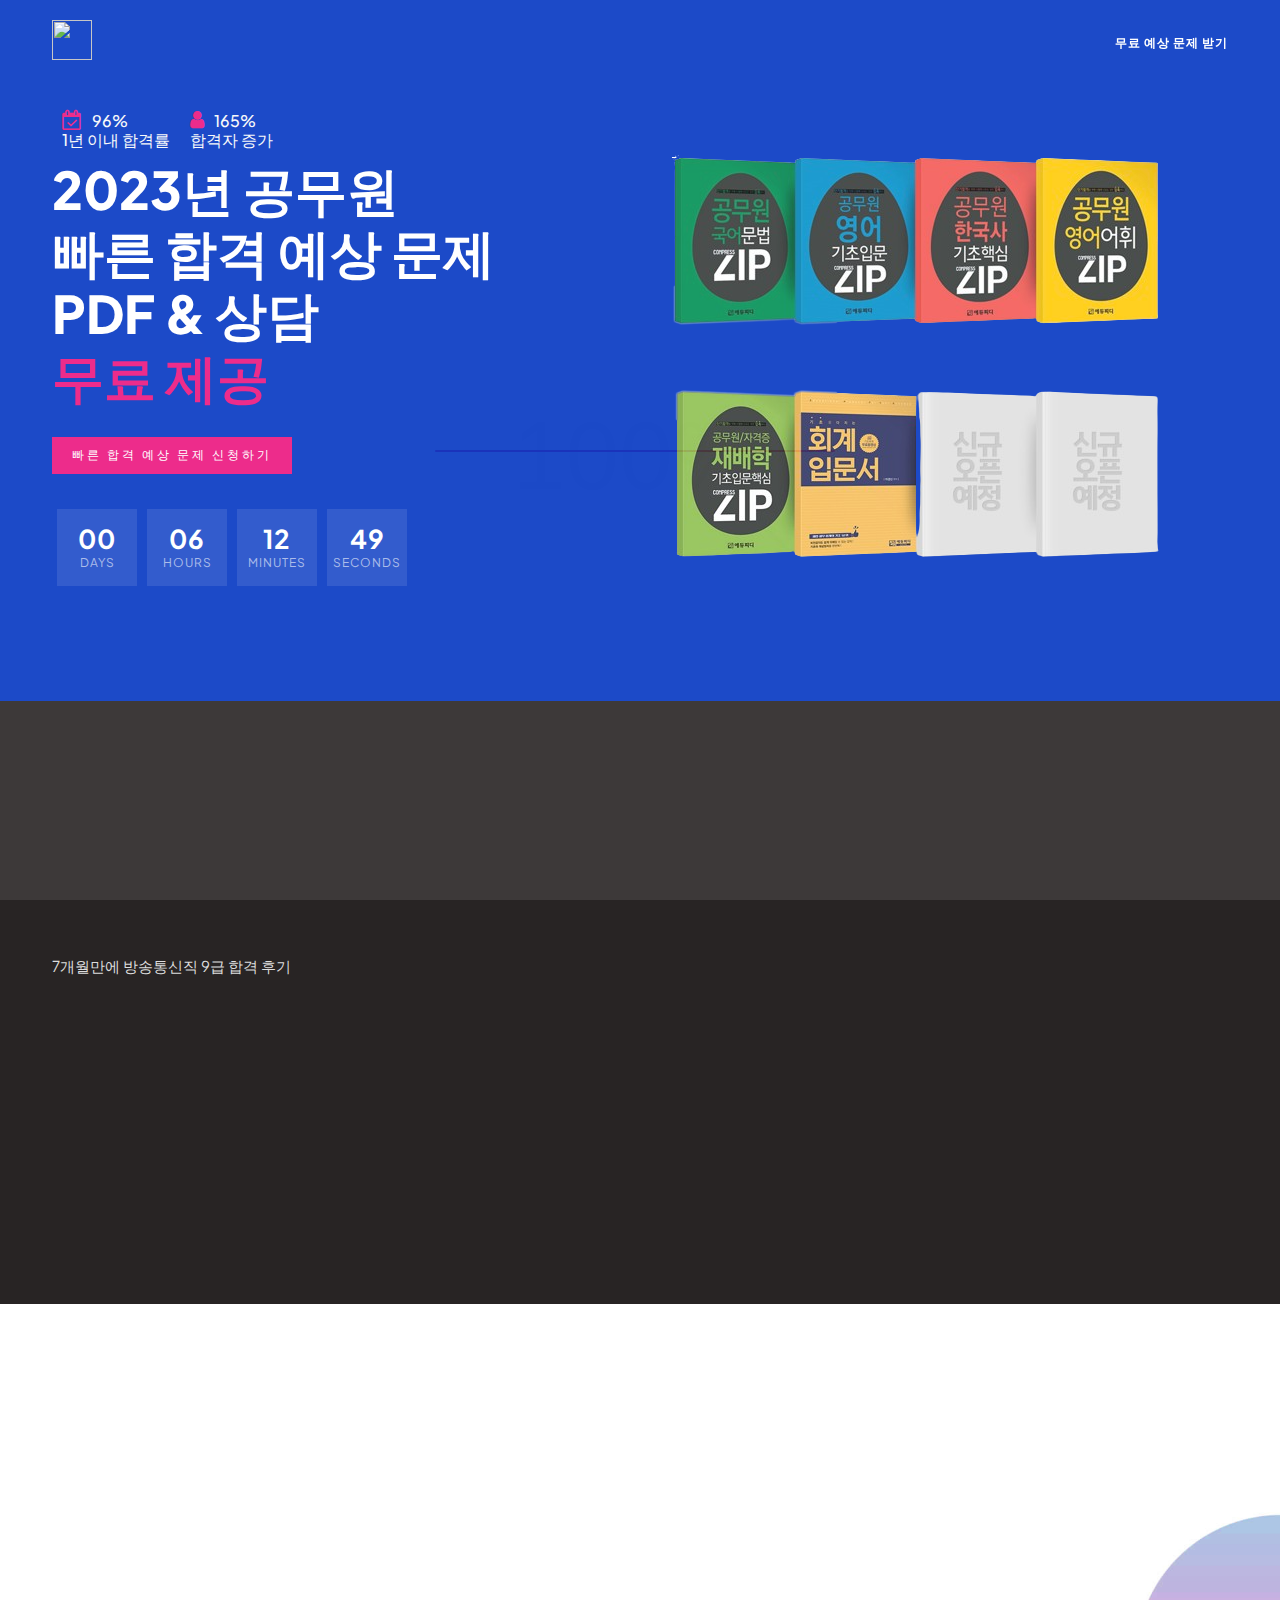
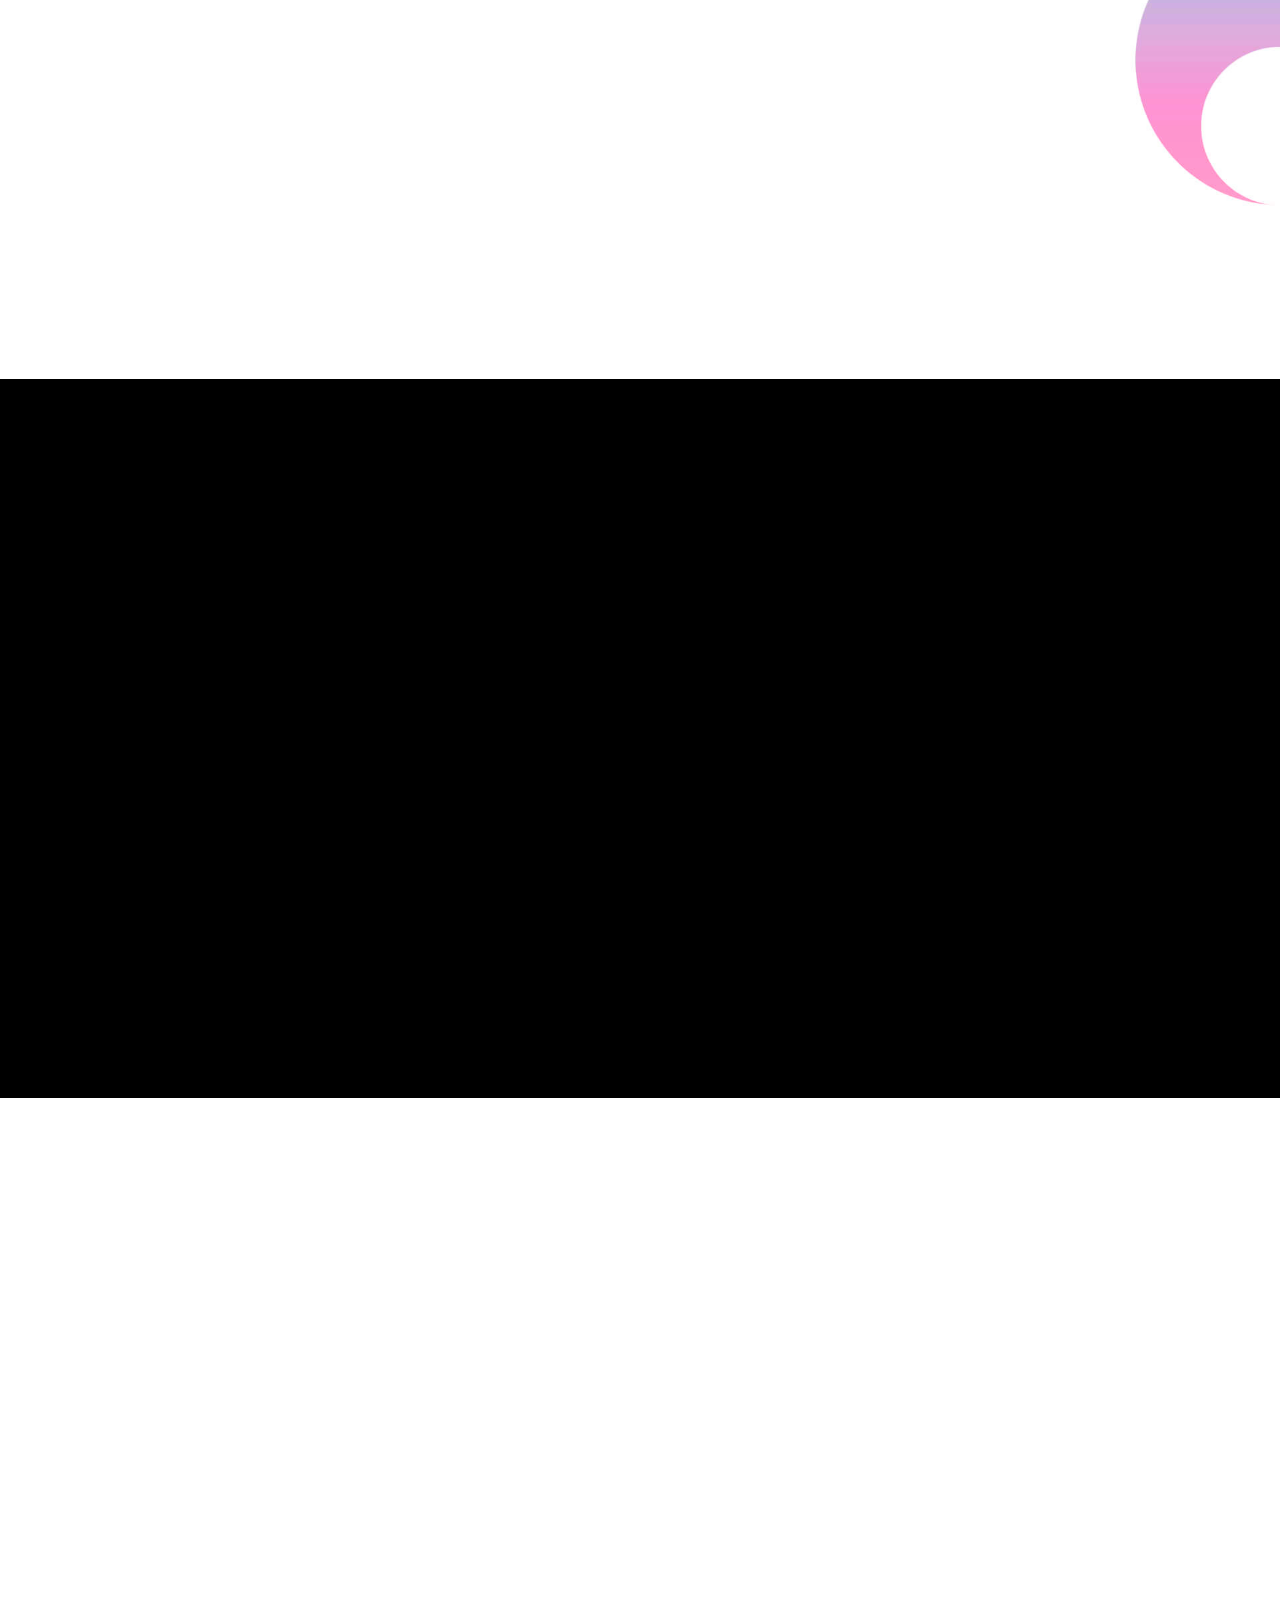
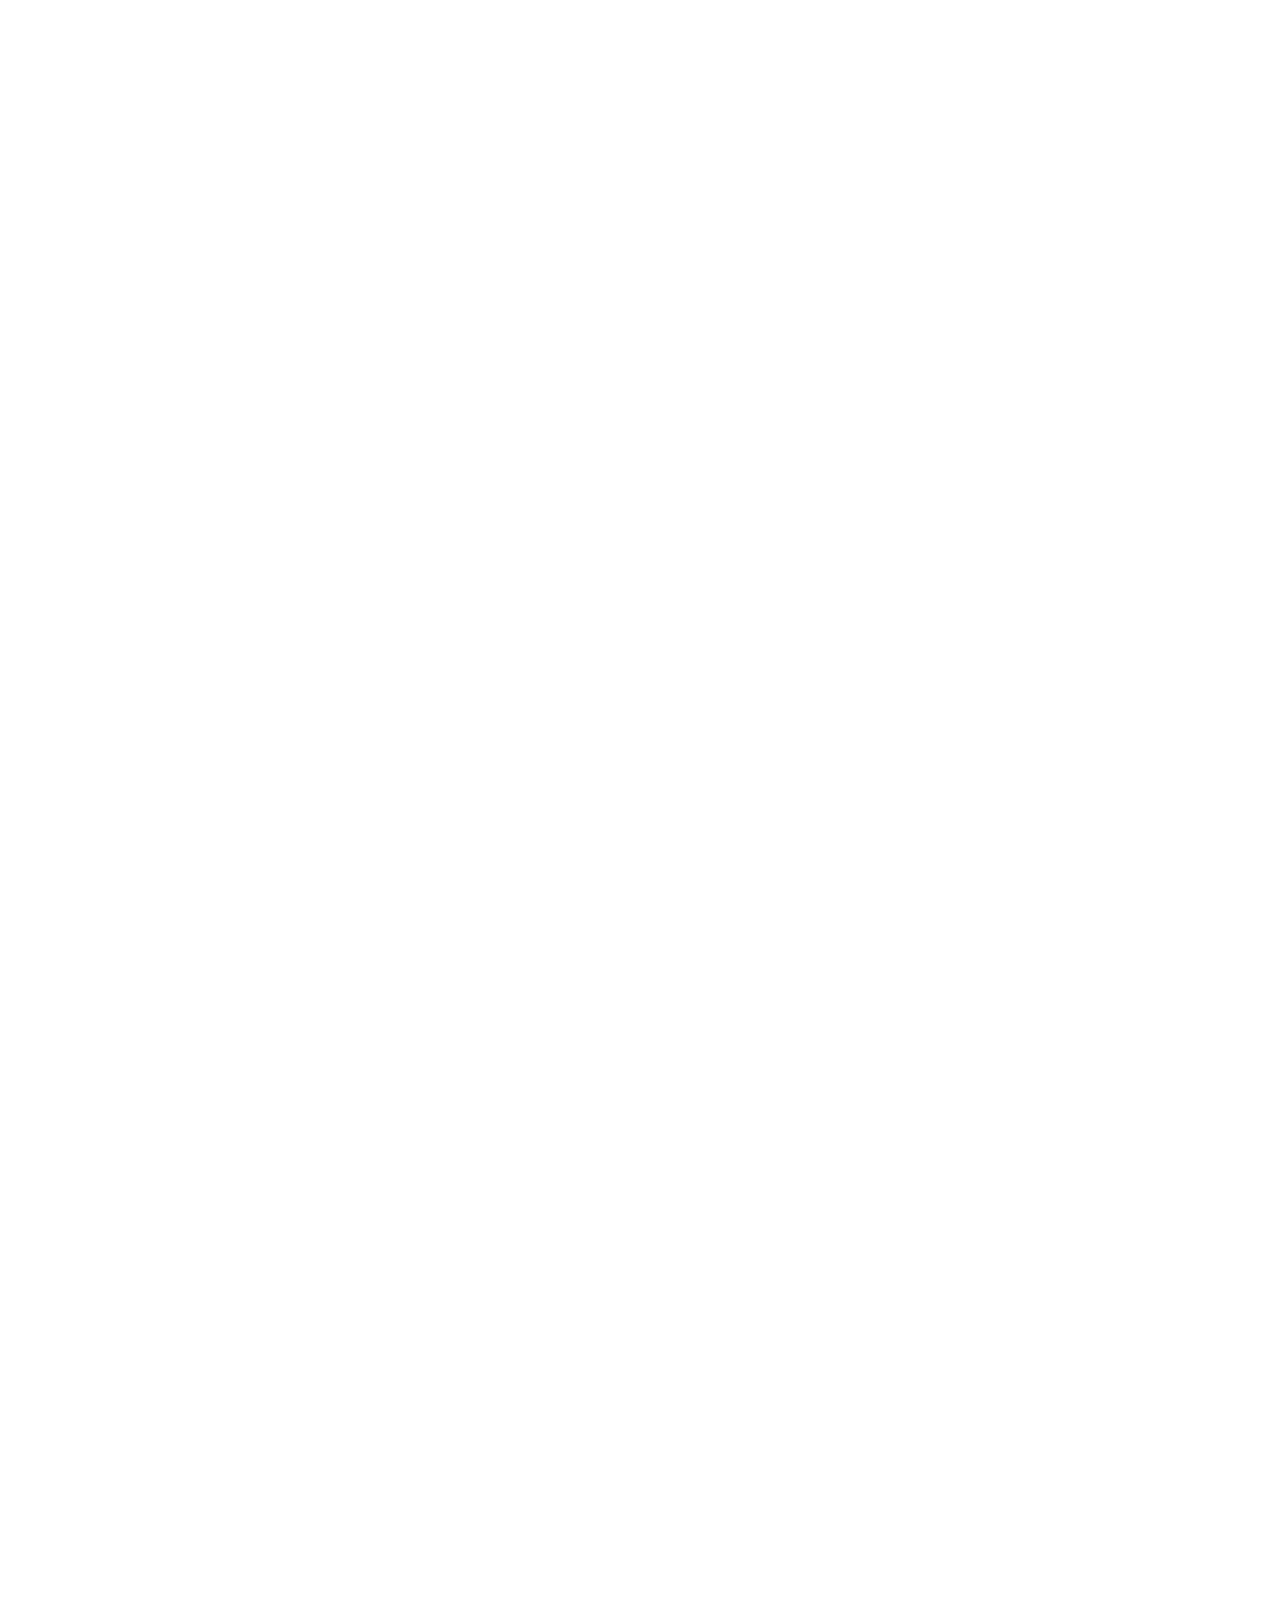
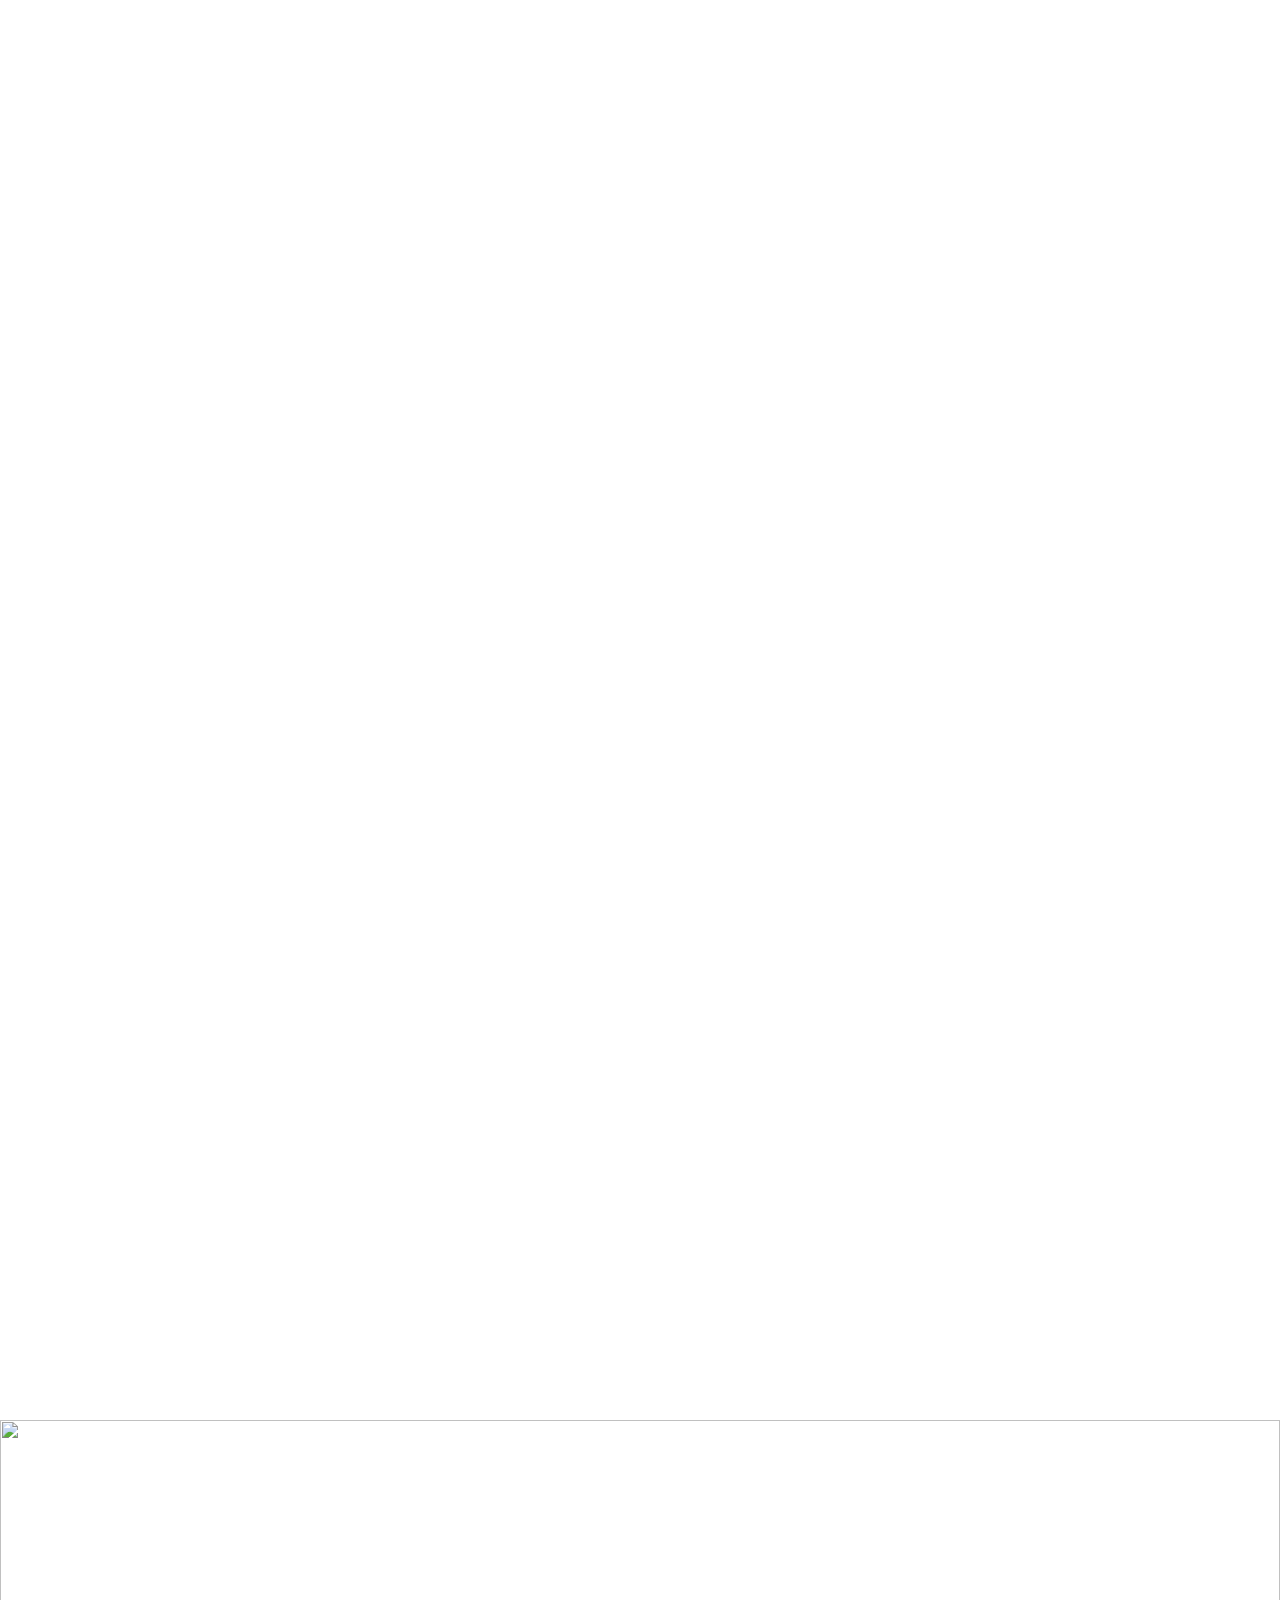
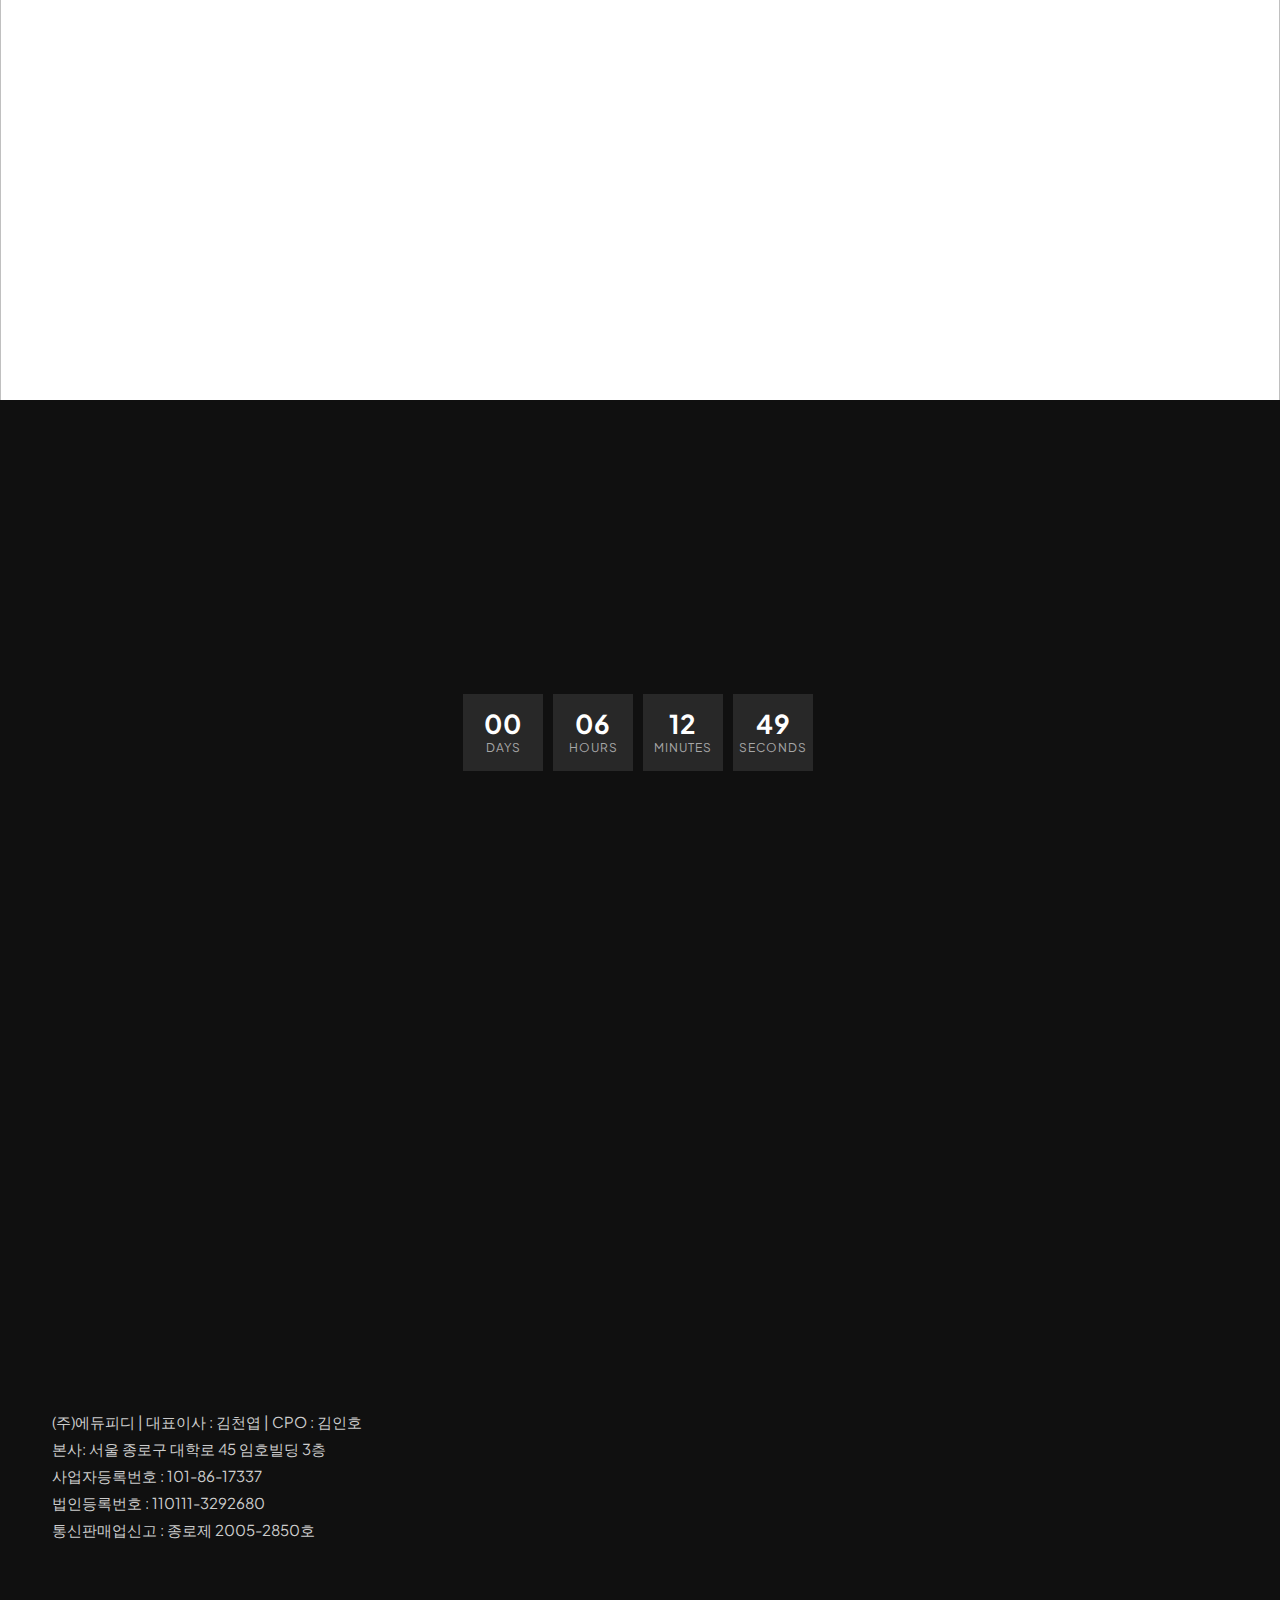
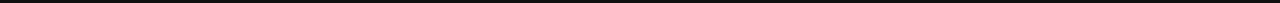
==== commit 73b326f9: "google ads" ====
--- a/index.html
+++ b/index.html
@@ -1,8 +1,37 @@
-<html lang="en">
+<html lang="kr">
 
 <head>
+    <!-- Google Tag Manager -->
+<script>(function(w,d,s,l,i){w[l]=w[l]||[];w[l].push({'gtm.start':
+    new Date().getTime(),event:'gtm.js'});var f=d.getElementsByTagName(s)[0],
+    j=d.createElement(s),dl=l!='dataLayer'?'&l='+l:'';j.async=true;j.src=
+    'https://www.googletagmanager.com/gtm.js?id='+i+dl;f.parentNode.insertBefore(j,f);
+    })(window,document,'script','dataLayer','GTM-NZVB7TW');</script>
+    <!-- End Google Tag Manager -->
+
+    <!-- Google tag (gtag.js) -->
+<script async src="https://www.googletagmanager.com/gtag/js?id=G-Y64T61HB3Z"></script>
+<script>
+  window.dataLayer = window.dataLayer || [];
+  function gtag(){dataLayer.push(arguments);}
+  gtag('js', new Date());
+
+  gtag('config', 'G-Y64T61HB3Z');
+</script>
+
+
+<!-- Google tag (gtag.js) -->
+<script async src="https://www.googletagmanager.com/gtag/js?id=AW-11061217748"></script>
+<script>
+  window.dataLayer = window.dataLayer || [];
+  function gtag(){dataLayer.push(arguments);}
+  gtag('js', new Date());
+
+  gtag('config', 'AW-11061217748');
+</script>
+
     <meta charset="utf-8">
-    <link rel="icon" href="images/icon.png" type="image/gif" sizes="16x16">
+    <link rel="icon" href="https://yt3.googleusercontent.com/0zZZRuiKnohTXjlLEbpxuK2G1sa9Nhh6IVHhP5pchhcuYQUVO_jH0vMPsVrZfCiZxcig_zOsWw=s900-c-k-c0x00ffffff-no-rj" type="image/gif" sizes="16x16">
     <title>공무원 - 빠른 합격 예상 문제 무료 제공 이벤트!</title>
     <meta name="viewport" content="width=device-width, initial-scale=1.0">
     <meta name="description" content="">
@@ -28,6 +57,10 @@
 </head>
 
 <body id="homepage" class="de_light">
+<!-- Google Tag Manager (noscript) -->
+<noscript><iframe src="https://www.googletagmanager.com/ns.html?id=GTM-NZVB7TW"
+    height="0" width="0" style="display:none;visibility:hidden"></iframe></noscript>
+    <!-- End Google Tag Manager (noscript) -->
 
     <div id="wrapper">
 
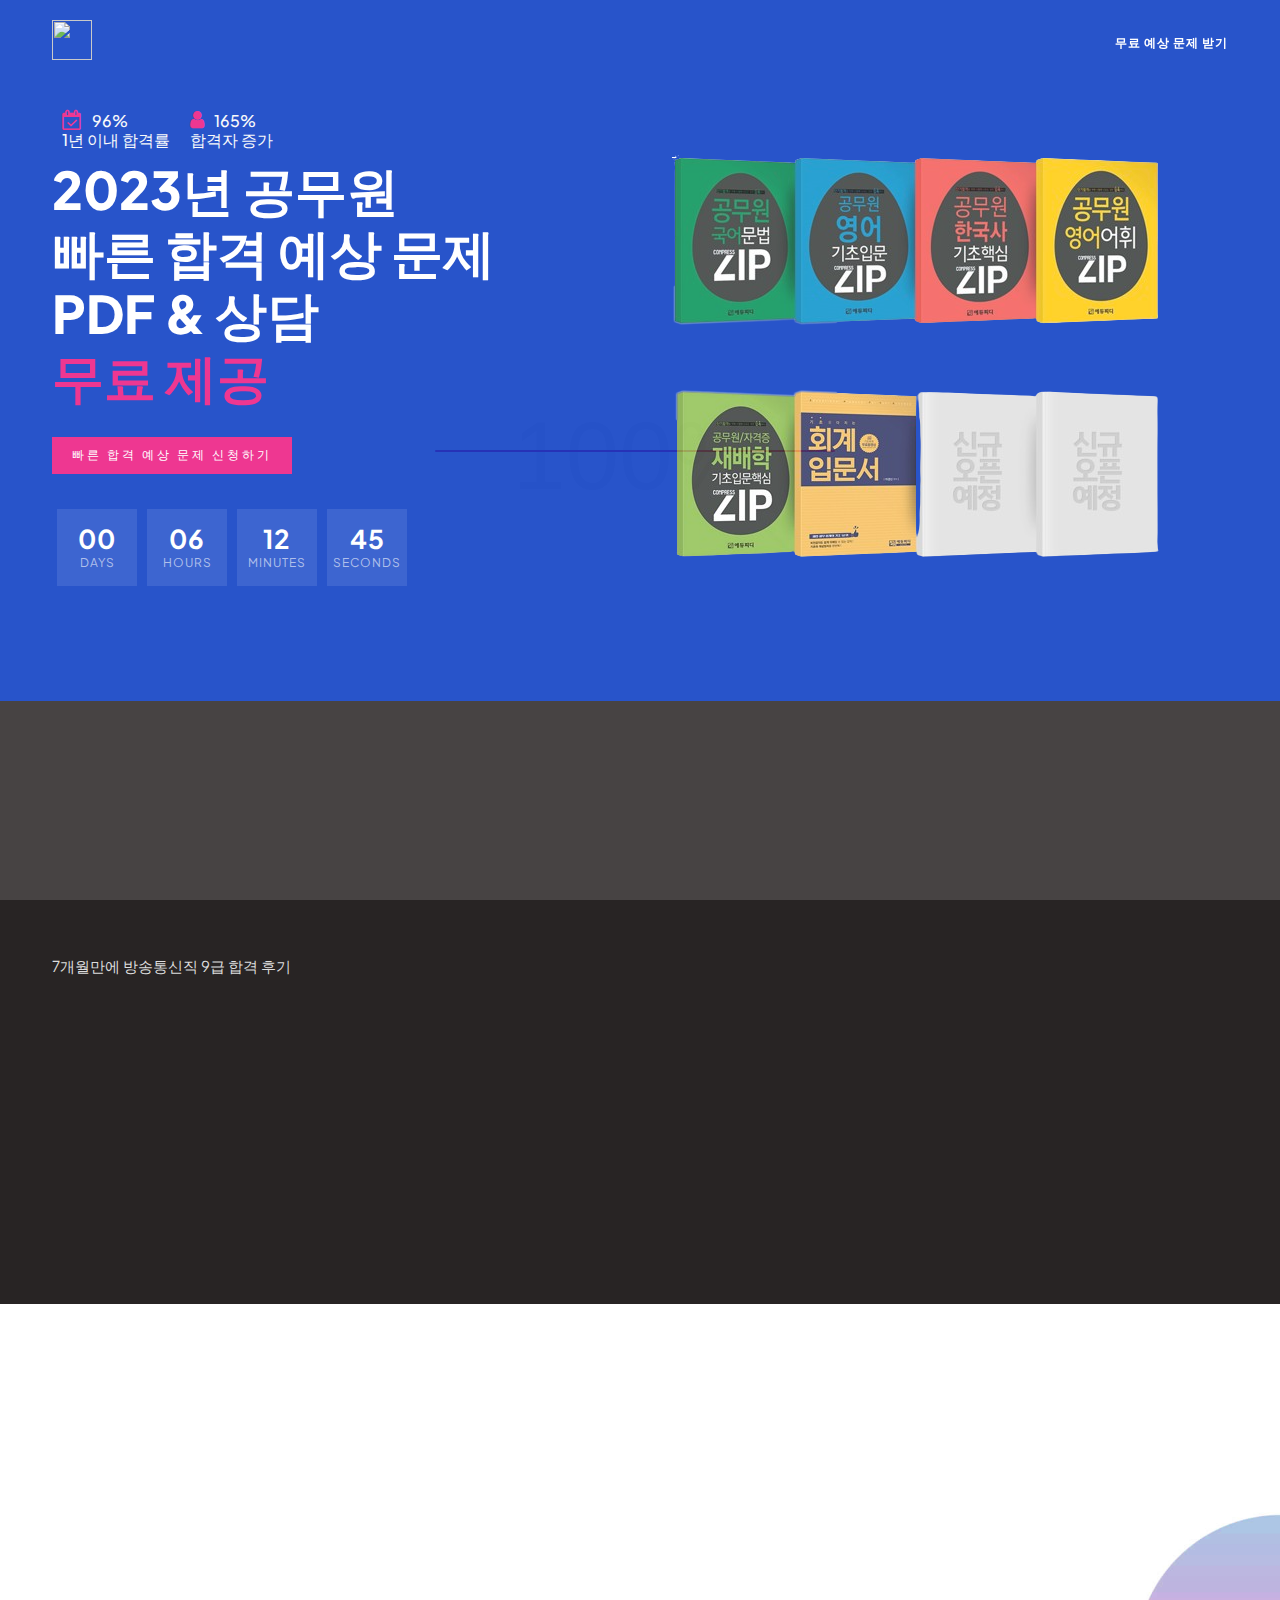
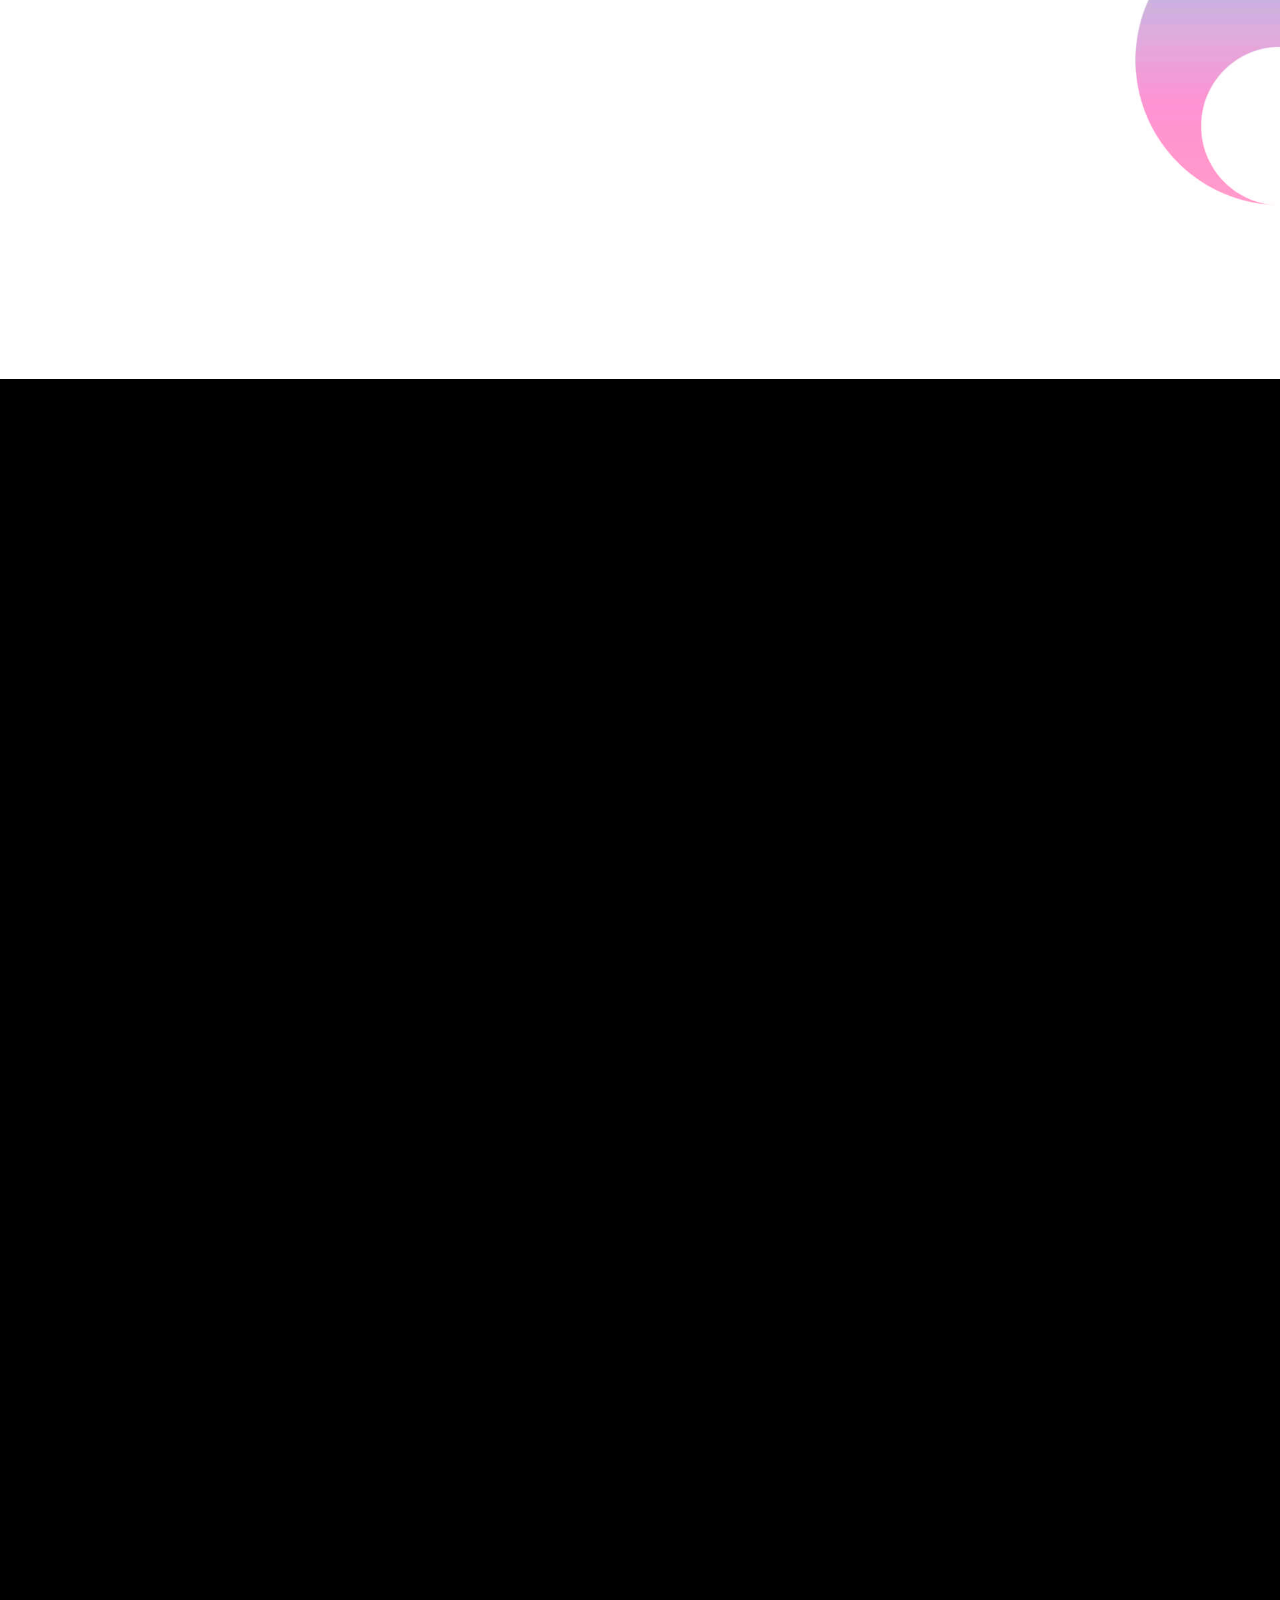
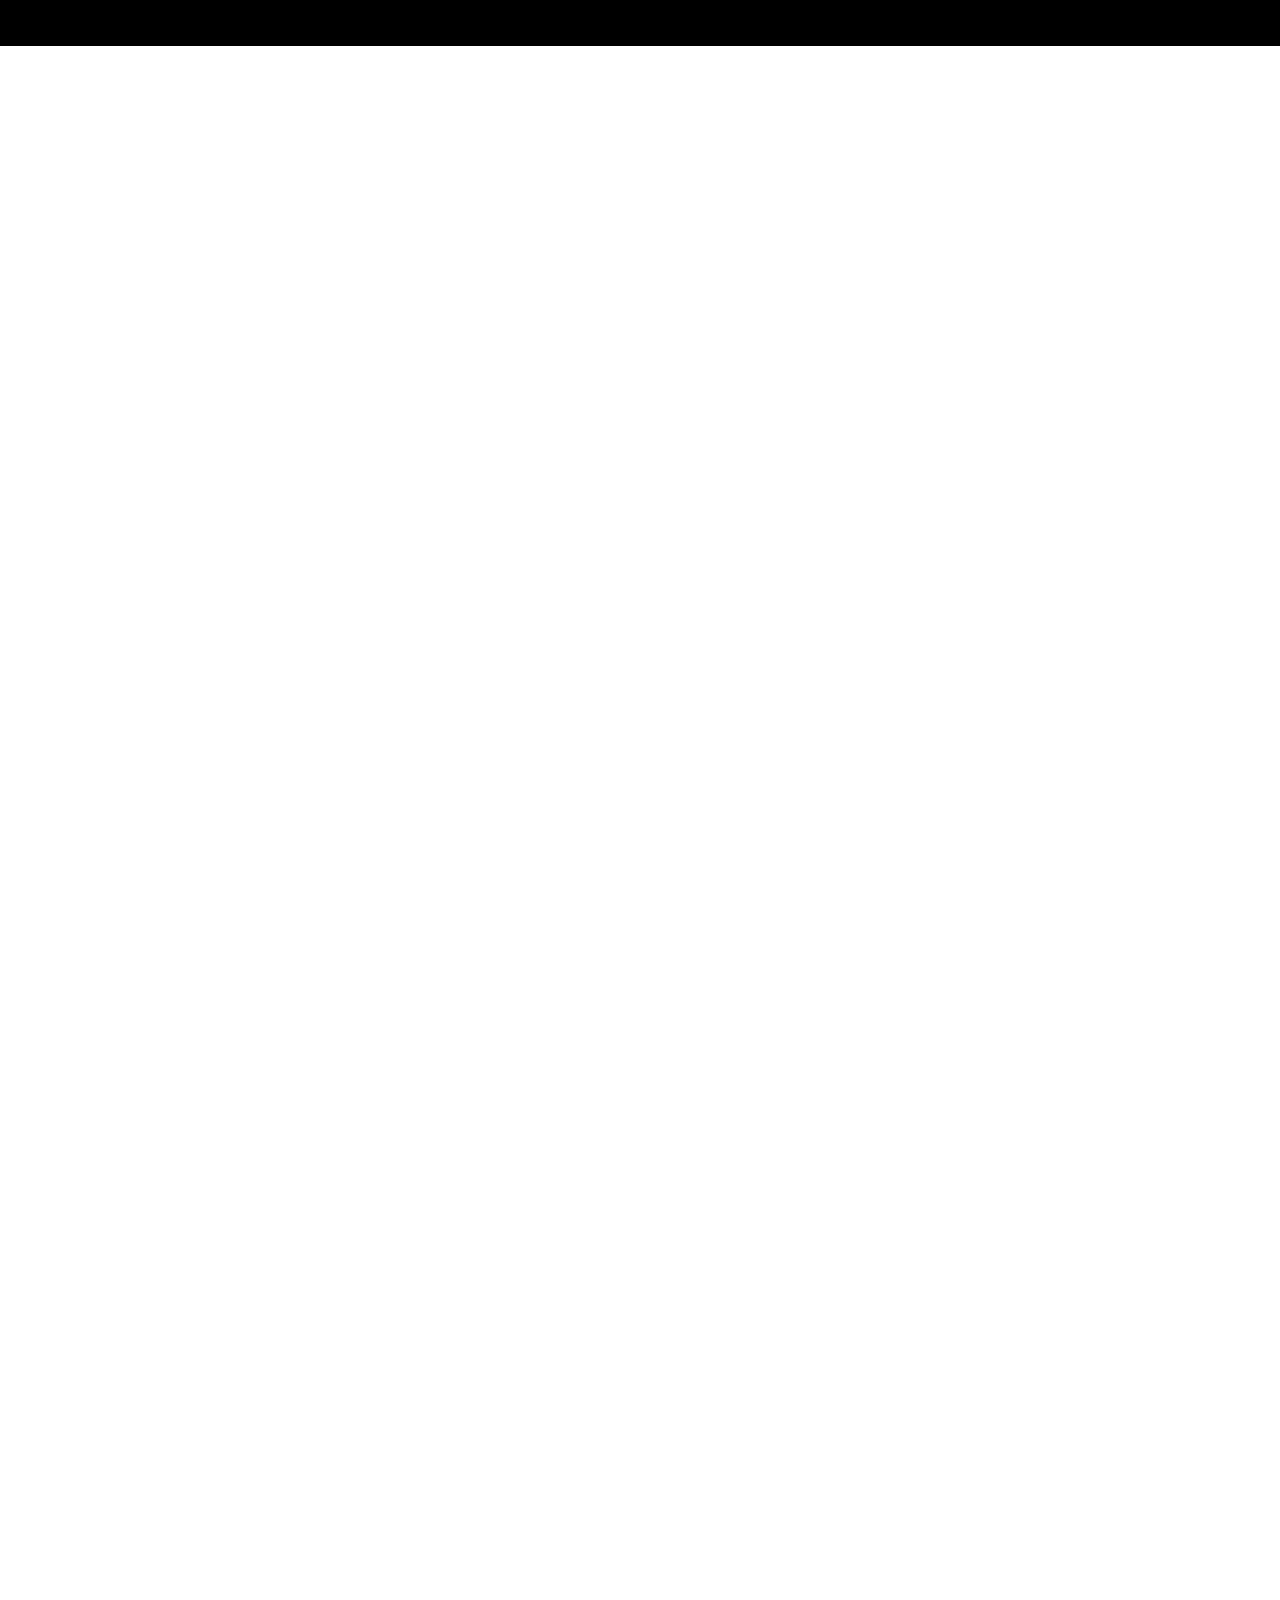
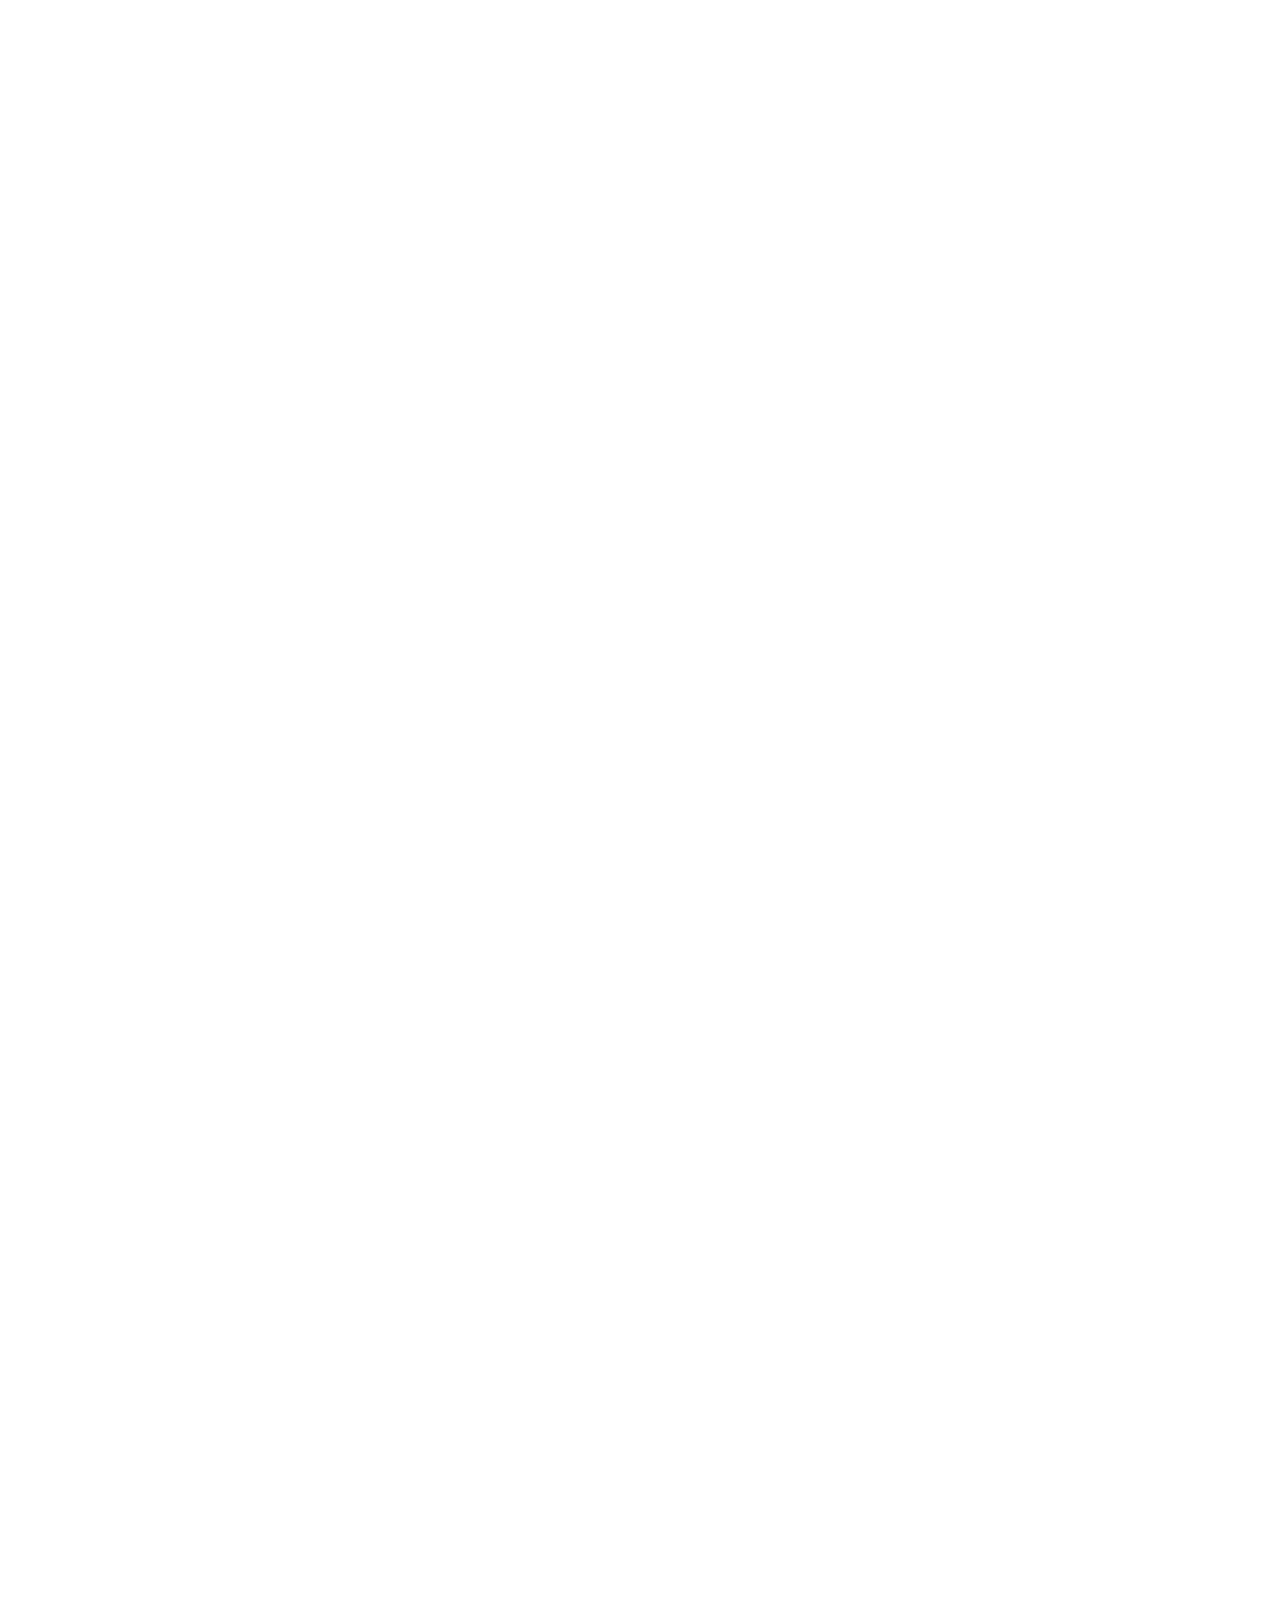
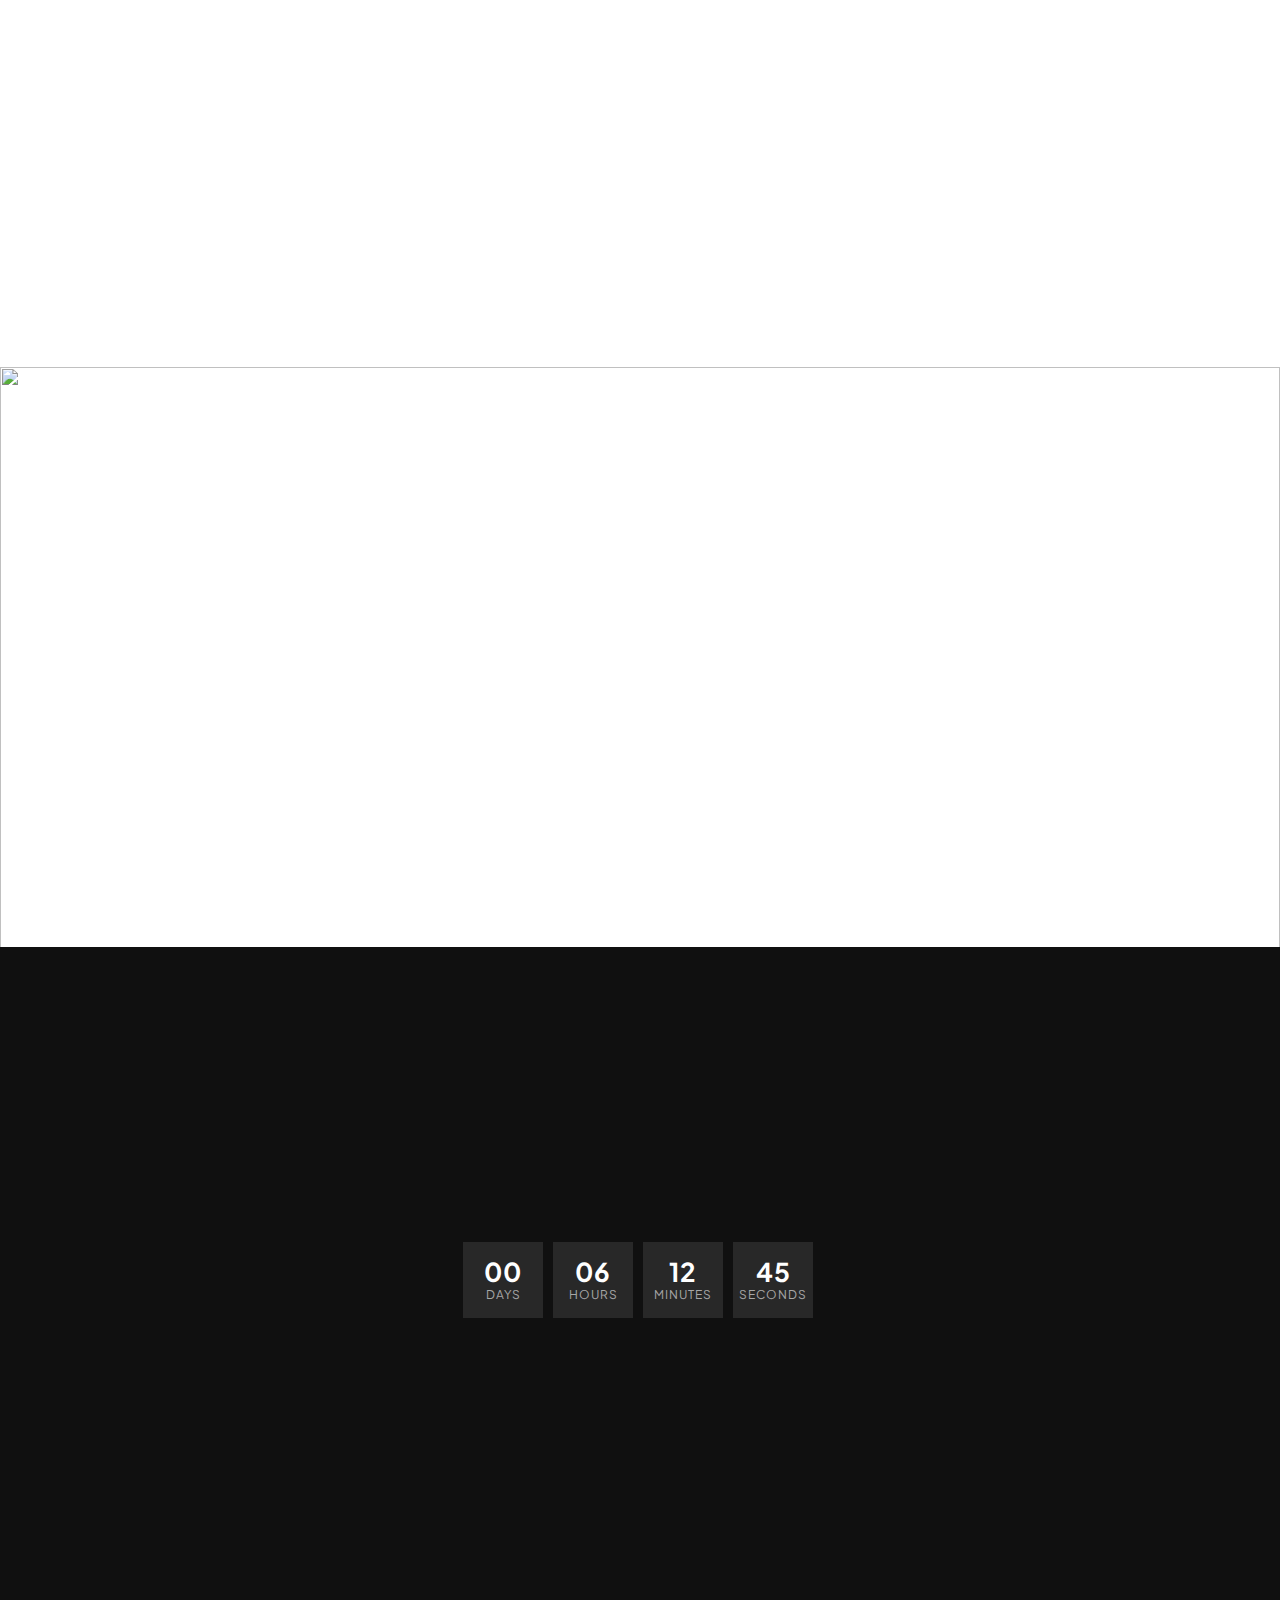
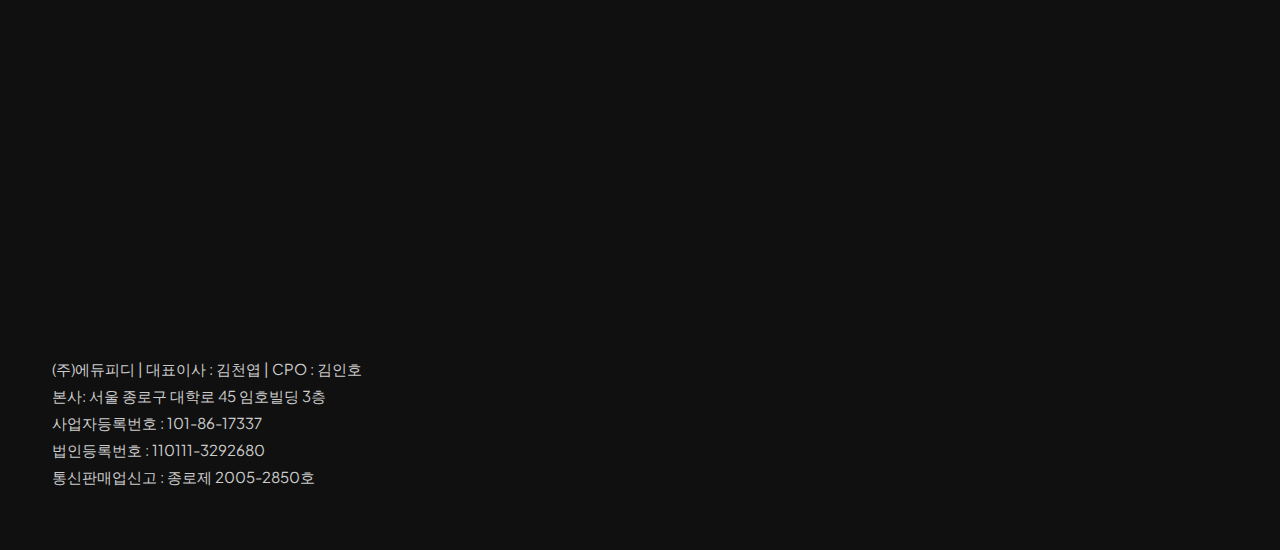
==== commit f95d1cb3: "proto complete" ====
--- a/index.html
+++ b/index.html
@@ -61,714 +61,42 @@
 <noscript><iframe src="https://www.googletagmanager.com/ns.html?id=GTM-NZVB7TW"
     height="0" width="0" style="display:none;visibility:hidden"></iframe></noscript>
     <!-- End Google Tag Manager (noscript) -->
+	<template id="test_body"></template>
 
-    <div id="wrapper">
-
-        <!-- header begin -->
-        <header class="transparent">
-            <div class="info">
-                <div class="container">
-                    <div class="row">
-                        <div class="col-md-12">
-                            <div class="column">Working Hours Monday - Friday <span class="id-color"><strong>08:00-16:00</strong></span></div>
-                            <div class="column">Toll Free <span class="id-color"><strong>1800.899.900</strong></span></div>
-                            <!-- social icons -->
-                            <div class="column social">
-                                <a href="#"><i class="fa fa-facebook"></i></a>
-                                <a href="#"><i class="fa fa-twitter"></i></a>
-                                <a href="#"><i class="fa fa-rss"></i></a>
-                                <a href="#"><i class="fa fa-google-plus"></i></a>
-                                <a href="#"><i class="fa fa-envelope-o"></i></a>
-                            </div>
-                            <!-- social icons close -->
-                        </div>
-                    </div>
-                </div>
-            </div>
-
-            <div class="container">
-                <div class="row">
-                    <div class="col-md-12">
-                        <!-- logo begin -->
-                        <div id="logo">
-                            <a href="index.html">
-                                <img class="logo" src="https://yt3.googleusercontent.com/0zZZRuiKnohTXjlLEbpxuK2G1sa9Nhh6IVHhP5pchhcuYQUVO_jH0vMPsVrZfCiZxcig_zOsWw=s900-c-k-c0x00ffffff-no-rj" style="width:40px;"alt="">
-                            </a>
-                        </div>
-                        <!-- logo close -->
-
-                            <!-- small button begin -->
-                            <span id="menu-btn"></span>
-                            <!-- small button close -->
-
-                            <!-- <div class="header-extra">
-                                <div class="v-center">
-                                    <span id="b-menu">
-                                        <span></span>
-                                        <span></span>
-                                        <span></span>
-                                    </span>
-                                </div>
-                            </div> -->
-
-                            <!-- mainmenu begin -->
-							<ul id="mainmenu" class="ms-2">
-							
-							
-								<li><a href="#section-register">무료 예상 문제 받기<span></span></a></li>
-							</ul>
-							
-							<!-- mainmenu close -->
-
-                            
-
-                    </div>
-                    
-
-                </div>
-            </div>
-        </header>
-        <!-- header close -->
-
-
-        <!-- section begin -->
-            <section id="section-hero" class="jarallax text-light" style="background:rgb(4, 55, 194)">
-            	<!-- <img src="images/bg/9.jpg" class="jarallax-img" alt=""> -->
-				<div class="container">
-					<div class="row align-items-center">
-						<div class="col-lg-6">
-							
-							<div class="d-flex justify-content-left sm-hide">
-                                    <div class="h6 padding10 pt0 pb0"><i class="i_h3 fa fa-calendar-check-o id-color"></i>96%<br>1년 이내 합격률 </div>
-                                    <div class="h6 padding10 pt0 pb0"><i class="i_h3 fa fa-user id-color"></i>165%<br>합격자 증가</div><Br>
-                                    <!-- <div class="h6 padding10 pt0 pb0"><i class="i_h3 fa fa-map-marker id-color"></i>92% 점수 향상 체감</div> -->
-                                </div>
-							
-							<h1 class="title-3 text-left">
-								2023년 공무원<br>빠른 합격 예상 문제<br>PDF & 상담<br><span class="id-color">무료 제공</span>
-							</h1>
-							
-							<div class="spacer-single"></div>
-							
-							<a href="#section-register" class="btn-custom text-white scroll-to">빠른 합격 예상 문제 신청하기</a>
-							<div class="spacer-single"></div>
-							<div id="defaultCountdown" class=" countdown-s2" ></div>
-						</div>
-						
-						<div class="col-lg-6">
-                 
-							<img src="images/books.png" class="img-responsive" alt="">
-                      
-                        
-                        </div>
-					</div>
-				</div>
-            </section>
-            <!-- section close -->
-			
-            <section id="section-speakers" class="jarallax text-light" style="background: rgb(40, 36, 36);">
-                <!-- <img src="images/bg/1.jpg" class="jarallax-img" alt=""> -->
-				<div class="wm wm-border dark wow fadeInDown">speakers</div>
-                <div class="container">
-                    <div class="row">
-						<div class="col-md-6 offset-md-3 text-center wow fadeInUp">
-                            <h1>실제 합격 후기</h1>
-                            <div class="separator"><span><i class="fa fa-square"></i></span></div>
-                            <div class="spacer-single"></div>
-                        </div>
-						
-						<div class="clearfix"></div>
-                      
-                       <div class="col-lg-12 col-md-12">
-							<!-- team member -->
-							<div class="de-team-list">
-								<div class="team-pic">
-                                    <p>7개월만에 방송통신직 9급 합격 후기</p>
-                                    <iframe width="260" height="215" src="https://www.youtube.com/embed/Rbe6_M4H4tQ" title="YouTube video player" frameborder="0" allow="accelerometer; autoplay; clipboard-write; encrypted-media; gyroscope; picture-in-picture; web-share" allowfullscreen></iframe>
-								</div>
-								<!-- <div class="team-desc">
-									<h3>John Smith</h3>
-									<p class="lead">Expert Designer</p>
-									<div class="small-border"></div>
-									<p>Duis aute irure dolor in reprehenderit in voluptate velit esse cillum dolore eu fugiat.</p>
-
-									<div class="social">
-										<a href="#"><i class="fa fa-facebook fa-lg"></i></a>
-										<a href="#"><i class="fa fa-twitter fa-lg"></i></a>
-										<a href="#"><i class="fa fa-google-plus fa-lg"></i></a>
-										<a href="#"><i class="fa fa-skype fa-lg"></i></a>
-									</div>
-								</div> -->
-							</div>
-							<!-- team close -->
-						</div>
-				
-
+    <script type="text/javascript">
+  
+		window.addEventListener("keydown",function(e){
+		  if ( e.keyCode == 123 ) {
+			e.preventDefault();
+			e.returnValue = false;
+		  }
+		})
 		
 
-                    </div>
-                </div>
-            </section>
-			
-           
-
-            <section id="section-schedule" aria-label="section-services-tab" data-bgimage="url(images/bg/6.jpg) top right no-repeat">
-                <div class="wm wm-border light wow fadeInDown ">schedule</div>
-                <div class="container">
-                    <div class="row">
-                        <div class="col-md-6 offset-md-3 text-center wow fadeInUp">
-                           
-                     
-                        </div>
-
-                        <div class="col-md-12 wow fadeInUp">
-                            <div class="de_tab tab_style_4 text-center">
-                                <ul class="de_nav de_nav_dark">
-                                    <li class="active" data-link="#section-services-tab">
-                                        <h3>진주시청 공무직 <span> 최종 합격했어요</span></h3>
-                                        <h4>(후기 보기)</h4>
-                                    </li>
-                                    <li data-link="#section-services-tab">
-                                        <h3>육아맘 첫 도전에 공무직 <span>최종합격</span></h3>
-                                        <h4>(후기 보기)</h4>
-                                    </li>
-                                    <li data-link="#section-services-tab">
-                                        <h3>강원도 양구군청 공무직 <span>최종합격</span></h3>
-                                        <h4>(후기 보기)</h4>
-                                    </li>
-                                    <!-- <li data-link="#section-services-tab">
-                                        <h3>Day <span>04</span></h3>
-                                        <h4>June 23, 2023</h4>
-                                    </li>
-                                    <li data-link="#section-services-tab">
-                                        <h3>Day <span>05</span></h3>
-                                        <h4>June 24, 2023</h4>
-                                    </li> -->
-                                </ul>
-
-                                <div class="de_tab_content text-left">
-
-                                    <div id="tab1" class="tab_single_content">
-                                        <div class="row">
-                                            <div class="col-md-12">
-                                                <div class="schedule-listing">
-                                                    <div class="schedule-item">
-                                                        <div class="sc-time">2023.03.07</div>
-                                                      
-                                                        <div class="sc-info">
-                                                            <h3>진주시청 공무직에 최종합격했습니다.</h3>
-                                                            <p>회사다니면서 시험을 치뤄 본적도 없고 기본기도 없어서 우연히 인터넷 검색 중 에듀피디를 발견하여 바로 가입했습니다.<br>
-                                                                1달 열심히 회사 마치고 졸린 눈 비벼가며 강의 듣고 공부했는데 1회차는 못 알아들어도 그냥 가볍게 부담없이 듣도록 노력했고 2회차 때부터 공부시간을 늘여서 공부했습니다.<br>강사님께서 꼼꼼하게 강의해주셨고 이해력이 부족한 제가 이해가 잘 될 수 있도록 강의하였습니다. 모의문제까지 있어서 공부하기가 수월했습니다.<br>시험 때는 공부했던 내용들이 거의 다 나와서 그냥 가볍게 웃으면서 시험을 쳤고 에듀피디의 도움받기 잘 했다 생각하였습니다.<br> 최종합격의 첫걸음이 될수 있도록 저에게 도움이 되었던 에듀피디에 감사합니다 ~^^</p>
-                                                        </div>
-                                                        <div class="clearfix"></div>
-                                                    </div>
-                                                </div>
-
-                                              
-                                            </div>
-                                        </div>
-                                    </div>
-
-                                    <div id="tab2" class="tab_single_content">
-                                        <div class="row">
-                                            <div class="col-md-12">
-                                                <div class="schedule-listing">
-                                                    <div class="schedule-item">
-                                                        <div class="sc-time">2023.01.17</div>
-                                                        
-                                                        <div class="sc-info">
-                                                            <h3>육아맘 첫 도전에 용인시 공부직 최종합격</h3>
-                                                            <p>안녕하세요? 2022년 하반기 용인시 공무직 최종합격 이상민입니다.<br>
-
-                                                                저의 짧은 합격수기가 준비하시는 분들에게 작은 도움의 줄기가 되길 바라며 적어봅니다.
-                                                                <br>
-                                                                먼저 본론부터 말씀드리겠습니다.<br><br>
-                                                                
-                                                                준비기간: 1개월<br>
-                                                                준비방법: 에듀피디 공무직 용인시 강좌<br> 1개월권 수강<br>
-                                                                응시횟수: 첫 도전에 최종합격<br>
-                                                                <br>
-                                                                저는 육아하는 워킹맘입니다. 시에서 운영하는 기간제 근로자를 하던 중 같이 근무하는 선생님께서 공무직이라는 직렬이 있으니 경험삼아 한 번 문제 유형이라도 보고 오라고 알려주셨습니다.<br>
-                                                                
-                                                                다행히 1차 서류전형에 통과할 조건을 갖추고 있어 모든 응시서류는 가벼운 마음으로 준비 하였습니다.<br>
-                                                                
-                                                                그리고 필기시험까지 정확히 30일이 남았습니다.<br>
-                                                                
-                                                                공무직에 관한 족보가 많지 않아 어떻게 이 방대한 일반상식을 단시간 내에 섭렵할 수 있을까를 생각하던 중 에듀피디를 알게되었습니다.<br>
-                                                                
-                                                                하지만 약간은 부담이 되는 강의비에 망설이며... 혹시나 하는 마음에 할인을 받을 수 있는 최대치를 에듀피디에 문의드렸고 담당 실장님께서 가장 적합한 최대치 할인을 적용(워킹맘)해주신 덕분에 마음의 부담을 조금 내려놓고 강의를 결제할 수 있었습니다.<br>
-                                                                
-                                                                일반상식은 최신 시사상식과 기출문제를 항상 같이 봐야한다는 서박사님의 강의에 아..! 이거구나! 싶었고 믿고 그대로 따라 들었습니다.<br>
-                                                                
-                                                                시정문제도 무려 5문제가 출제되는 터라 정말 공부할 양의 끝이 보이지 않는것 같았습니다.
-                                                                <br>
-                                                                급기야 코로나 확진으로 열이 펄펄 나며 공부했던것 같습니다.
-                                                                어짜피 될 사람은 합격하겠지.. 라는 심정으로 마지막까지 최선을 다하고 필기시험장에 들어갔던것 같습니다. 엄청난 응시자수에
-                                                                압도당했지만 집중하여 풀어나갔습니다.<br>
-                                                                
-                                                                이후 필기합격을 맛보았고 인적성검사와 3차 최종면접까지 모두 통과한 후 임용식까지.. 그리고 출근 후 3주차가 되었습니다.<br>
-                                                                
-                                                                사기업에만 근무해봐서 아직 공공기관의 분위기에 적응중이지만, 좋은 복지혜택과 정년보장, 칼퇴근 등등 이점이 많으니 월급에 크게 연연하지 않으신다면 엄마들 강추입니다.<br>
-                                                                에듀피디는 더 강추입니다^^<br>
-                                                                
-                                                                감사합니다.</p>
-                                                        </div>
-                                                        <div class="clearfix"></div>
-                                                    </div>
-                                                </div>
-
-                                               
-                                            </div>
-                                        </div>
-                                    </div>
-
-                                    <div id="tab3" class="tab_single_content">
-                                        <div class="row">
-                                            <div class="col-md-12">
-                                                <div class="schedule-listing">
-                                                    <div class="schedule-item">
-                                                        <div class="sc-time">2023.03.17</div>
-                                                        
-                                                        <div class="sc-info">
-                                                            <h3>강원도 양구군청 공무직 최종합격</h3>
-                                                            <p>안녕하세요 2023년 상반기 양구군 공무직 최종합격 김문기입니다.<br><br>
-
-                                                                저의 짧은 합격수기가 준비하시는 분들에게 작은 도움의 줄기가 되길 바라며 적어봅니다.
-                                                                <br>
-                                                                먼저 본론부터 말씀드리겠습니다.<br><br>
-                                                                
-                                                                준비기간: 1개월<br>
-                                                                준비방법: 에듀피디 공무직 양구,화천 강좌 1개월권 수강<br>
-                                                                응시횟수: 첫 도전에 최종합격<br>
-                                                                <br>
-                                                                저는 소방시험에 준비하던 중 경력을 쌓을 수 있는 공무직에 대하여 알게되었습니다<br>
-                                                                
-                                                                다행히 1차 서류전형에 통과할 조건을 갖추고 있어 모든 응시서류는 가벼운 마음으로 준비 하였습니다.<br>
-                                                                
-                                                                그리고 필기시험까지 정확히 20일이 남았습니다.<br>
-                                                                
-                                                                공무직에 관한 족보가 많지 않아 어떻게 이 방대한 일반상식을 단시간 내에 섭렵할 수 있을까를 생각하던 중 에듀피디를 알게되었습니다.<br>
-                                                                
-                                                                하지만 약간은 부담이 되는 강의비에 망설이며... 혹시나 하는 마음에 할인을 받을 수 있는 최대치를 에듀피디에 문의드렸고 담당 실장님께서 가장 적합한 최대치 할인을 적용해주신 덕분에 마음의 부담을 조금 내려놓고 강의를 결제할 수 있었습니다.<br>
-                                                                
-                                                                일반상식은 최신 시사상식과 기출문제를 항상 같이 봐야한다는 서박사님의 강의에 아..! 이거구나! 싶었고 믿고 그대로 따라 들었습니다.<br>
-                                                                
-                                                                시정문제도 무려 5문제가 출제되는 터라 정말 공부할 양의 끝이 보이지 않는것 같았습니다.
-                                                                <br>
-                                                                급기야 코로나 확진으로 열이 펄펄 나며 공부했던것 같습니다.
-                                                                어짜피 될 사람은 합격하겠지.. 라는 심정으로 마지막까지 최선을 다하고 필기시험장에 들어갔던것 같습니다. 엄청난 응시자수에
-                                                                압도당했지만 집중하여 풀어나갔습니다.<br>
-                                                                
-                                                                이후 필기합격을 맛보았고 인적성검사와 3차 최종면접까지 모두 통과한 후 임용식까지.. 그리고 출근 후 3주차가 되었습니다.<br>
-                                                                
-                                                                사기업에만 근무해봐서 아직 공공기관의 분위기에 적응중이지만, 좋은 복지혜택과 정년보장, 칼퇴근 등등 이점이 많으니 월급에 크게 연연하지 않으신다면 엄마들 강추입니다.<br>
-                                                                에듀피디는 더 강추입니다^^<br>
-                                                                또한 지역 상식도 같이 출제되는데 그것 또한 같이 준비하시면 좋을거 같습니다.<br>
-                                                                
-                                                                감사합니다.</p>
-                                                        </div>
-                                                        <div class="clearfix"></div>
-                                                    </div>
-                                                </div>
-
-                                               
-                                            </div>
-                                        </div>
-                                    </div>
-
-                                </div>
-                            </div>
-                        </div>
-                    </div>
-                </div>
-            </section>
-            <section id="section-about"  style="background:#000">
-				<div class="wm wm-border light wow fadeInDown" style="-webkit-text-stroke-color: rgba(255,255,255,.2);" >Gift</div>
-                    <div class="container">
-                        <div class="row align-items-center">
-                            
-                            <div class="col-lg-6 wow fadeInLeft" data-wow-delay="0s">
-                                <h2 style="color:#fff">빠른 합격의 노하우를<br>무료로 선물해드립니다.</h2>
-                                <p>
-                                   2023년 최신 트렌드와 합격 노하우를 녹여낸 예상 문제를 받아가세요.
-                                </p>
-								
-								<div class="spacer10"></div>
-								
-								
-                            </div>
-							
-							<div class="col-lg-6 mb-sm-30 text-center wow fadeInRight">
-                                <div class="de-images">
-									
-									<img class="img-fluid wow fadeInRight" data-wow-delay=".25s" src="images/gicho-books.png" alt="" />
-								</div>
-                            </div>
-
-                        </div>
-                    </div>
-                </section>
-                <div style="text-align:center;background:#fff;">
-            <img class="wow fadeInDown" src="./images/gicho.jpg" style="width:100%;max-width:900px;">
-            <img class="wow fadeInUp" src="./images/master-books.png" style="width:100%;max-width:900px;">
-            <img class="wow fadeInDown" src="./images/master.jpg" style="width:100%;max-width:900px;">
-        </div>
-
-
-			<!-- section begin -->
-            <section id="section-ticket" class="jarallax text-light">
-                <img src="images/bg/2.jpg" class="jarallax-img" alt="">
-                <div class="wm wm-border dark wow fadeInDown">tickets</div>
-				<div class="container">
-                    <div class="row">
-						
-
-                        <div class="col-lg-12 col-md-12">
-                            <div class="pricing-s1 mb30 wow fadeInUp">
-                                <div class="top">
-                                    <h2>공무원 빠른 합격을 위한<br>에듀피디만의 혜택</h2>
-                                </div>
-                                <div class="bottom">
-                                    <ul>
-                                        <li><i class="icon_check_alt2"></i>합격 시 합격축하금</li>
-                                        <li><i class="icon_check_alt2"></i>모바일 강좌 즉시이용</li>
-                                        <li><i class="icon_check_alt2"></i>최신강좌 업데이트 무료</li>
-                                        <li><i class="icon_check_alt2"></i>학습진도/성적관리/자기학습 가능</li>
-                                        
-                                    </ul>
-                                  
-                                </div>
-								<div class="ps1-deco"></div>
-                            </div>
-                        </div>
-                    
-                    </div>
-                </div>
-            </section>
-            <!-- section close -->
-	
-			<!-- section begin -->
-            <section id="section-register" class="text-light" data-bgcolor="#101010">
-                <div class="wm wm-border dark wow fadeInDown">register</div>
-				<div class="container">
-                    <div class="row">
-						<div class="col-md-6 offset-md-3 text-center wow fadeInUp">
-                            <h1>공무원 빠른 합격<br>무료 예상 문제 & 상담 받기</h1>
-                            <div class="separator"><span><i class="fa fa-square"></i></span></div>
-                            <div class="spacer-single"></div>
-                        </div>
-                        <div style="position:relative;text-align: center;">
-                       <div style="position:relative;" class="countdown countdown-s2"></div><br><br>
-                    </div>
-                        <div class="col-md-8 offset-md-2 wow fadeInUp">
-                            <form action="" id="form_e11" method="POST" target ="hidden_iframe11" onsubmit="dll(); submitted=true;"> 
-                                <div class="row">
-                                    <div class="col-12">
-                                       
-                                        <div>
-                                            <select name="entry.2002634400" id='exam' class="form-control" placeholder="공무원 종류">
- 
-                                                <option value="목표 공무원 시험" selected disabled>목표 공무원 시험은?
-        
-                                                    <option value="수산직공무원">수산직공무원
-                                                
-                                                    <option value="축산직공무원" >축산직공무원
-                                                
-                                                    <option value="9급지적직">9급지적직
-
-                                                    <option value="9급의료기술직">9급의료기술직
-                                                        
-                                                    <option value="8급보건진료직">8급보건진료직    
-
-                                                    <option value="9급군무원">9급군무원    
-
-                                                        <option value="9급기계직" >9급기계직
-                                                
-                                                            <option value="9급통계직">9급통계직
-                                                        
-                                                            <option value="9급통신기술직">9급통신기술직
-                                                        
-                                                            <option value="9급외무영사직">9급외무영사직
-                                                            
-                                                            <option value="9급화공직">9급화공직
-                                                        
-                                                            <option value="9급환경직">9급환경직
-        
-                                                                <option value="9급전기직">9급전기직
-                                                        
-                                                                    <option value="9급출입국관리직" >9급출입국관리직
-                                                                
-                                                                    <option value="9급관세직">9급관세직
-                                                                
-                                                                    <option value="8급간호직">8급간호직
-                                                                
-                                                                    <option value="9급건축직">9급건축직
-                                                                    
-                                                                    <option value="9급토목직">9급토목직
-                                                                
-                                                                    <option value="9급일반행정">9급일반행정
-                
-                                                                    <option value="9급교육행정">9급교육행정
-                                                            
-                                                                    <option value="9급교정직" >9급교정직
-                                                                
-                                                                    <option value="9급조경직">9급조경직
-                                                                
-                                                                    <option value="9급임업직">9급임업직
-                                                                
-                                                                    <option value="9급농업직">9급농업직
-                                                                    
-                                                                    <option value="9급농촌지도사">9급농촌지도사
-                                                                
-                                                                    <option value="9급농업연구사">9급농업연구사    
-                                                                    <option value="9급직업상담직">9급직업상담직 
-                                                
-                                                    
-                                                  
-                                                
-                                             
-
-                                                    
-                                            
-                                                     
-                                                            
-                                                            
-                                                </select>
-                                        </div>
-
-                                        <div id='email_error' class='error'>Please enter your valid E-mail ID.</div>
-                                        <div>
-                                            <input type='text' name='entry.1912408830' id='name' class="form-control" placeholder="성함" maxlength="4">
-                                        </div>
-                                        <div>
-                                            <input type='text' name='entry.989187445' id='age' class="form-control" placeholder="나이" maxlength="2">
-                                        </div>
-                                       
-
-                                        <div id='phone_error' class='error'>Please enter your phone number.</div>
-                                        <div>
-                                            <input type='text' name='entry.327357394' id='phone' class="form-control" placeholder="전화번호" maxlength="11">
-                                        </div>
-                                        <div>
-                                            <select name="entry.1595755734" id='time' class="form-control" placeholder="통화가능시간">
- 
-                                                <option value="통화가능시간" selected disabled>통화시간
-        
-                                                    <option value="언제나 통화 가능">언제나 통화 가능</option>
-                                                    <option value="오전 09:00~10:00">오전 09:00 ~ 10:00</option>
-                                                    <option value="오전 10:00~11:00">오전 10:00 ~ 11:00</option>
-                                                    <option value="오전 11:00~12:00">오전 11:00 ~ 12:00</option>
-                                                    <option value="점심 12:00~01:00">점심 12:00 ~ 01:00</option>
-                                                    <option value="오후 01:00~02:00">오후 01:00 ~ 02:00</option>
-                                                    <option value="오후 02:00~03:00">오후 02:00 ~ 03:00</option>
-                                                    <option value="오후 03:00~04:00">오후 03:00 ~ 04:00</option>
-                                                    <option value="오후 04:00~05:00">오후 04:00 ~ 05:00</option>
-                                                    <option value="오후 05:00~06:00">오후 05:00 ~ 06:00</option>
-                                                    <option value="오후 06:00~07:00">오후 06:00 ~ 07:00</option>
-                                                            
-                                                            
-                                                </select>
-                                        </div>
-                                    </div>
-                                    <span>
-                                        <br>
-                                        <input type="checkbox" name="agree11" id="agree11" value="개인정보보호정책 동의" checked>
-                                        <label style="color:#fff; font-weight: 100;font-size:12px;" for="agree11">개인보호동의정책</label>
-                                    
-    
-                                      <span class="privacyBtn" style="color:#fff;font-weight: 200; font-size: 12px; margin-top: -10px" onclick="privacyPopUp()">
-                                        [자세히보기]
-                                      </span>
-                                    </span>
-
-                                    <div class="col-md-12 text-center">
-                                        <br><br>
-                                        <p id='submit'>
-                                            <input type='submit' id='send_message' value='신청하기' class="btn btn-line" style="padding: 15px 40px;">
-                                        </p>
-                                        <div id='mail_success' class='success'>Your message has been sent successfully.</div>
-                                        <div id='mail_fail' class='error'>Sorry, error occured this time sending your message.</div>
-                                    </div>
-                                </div>
-                                <script type="text/javascript">var submitted=false;</script>
-                
-                                <iframe name="hidden_iframe11" id="hidden_iframe11"
-                                style="display:none;" onload=""></iframe>
-                            </form>
-                        </div>
-
-
-                    </div>
-                </div>
-
-            </section>
-            <!-- section close -->
-			
-
-			
-
-
-            <!-- footer begin -->
-        <footer class="style-2">
-            <div class="container">
-                <div class="row align-items-middle">
-                   
-
-                    <div class="col-md-6">
-                        (주)에듀피디 | 대표이사 : 김천엽 | CPO : 김인호<br>
-                        본사: 서울 종로구 대학로 45 임호빌딩 3층<br>
-                        사업자등록번호 : 101-86-17337<br>
-                        법인등록번호 : 110111-3292680<br>
-                        통신판매업신고 : 종로제 2005-2850호
-                    </div>
-
-                    <div class="col-md-3 text-right">
-                     
-                    </div>
-                </div>
-            </div>
-
-
-            <a href="#" id="back-to-top" class="custom-1"></a>
-        </footer>
-        <!-- footer close -->
-        </div>
-    </div>
-
-    
-    <div id="de-extra-wrap" class="de_light">
-        <span id="b-menu-close">
-            <span></span>
-            <span></span>
-        </span>
-        <div class="de-extra-content">
-            <h3>Information</h3>
-            <p>
-                Sed ut perspiciatis unde omnis iste natus error sit voluptatem accusantium doloremque laudantium, totam rem aperiam, eaque ipsa quae ab illo inventore veritatis et quasi architecto beatae vitae dicta sunt explicabo.
-            </p>
-
-            <div class="spacer10"></div>
-            
-            <div class="p-4 border">
-                <div class="text-center">
-                    <h1>485 of 1000</h1>
-                   <p>Seats available</p>
-                    <a href="#section-ticket" class="btn-custom btn-fullwidth text-white scroll-to">Get Your Ticket</a>
-                </div>
-            </div>
-
-            <div class="spacer-single"></div>
-
-            <h3>Where &amp; When?</h3>
-            <div class="h6 padding10 pt0 pb0"><i class="i_h3 fa fa-calendar-check-o id-color"></i>June 20th to 25th</div>
-            <div class="h6 padding10 pt0 pb0"><i class="i_h3 fa fa-map-marker id-color"></i>Palo Alto, California</div>
-            <div class="h6 padding10 pt0 pb0"><i class="i_h3 fa fa-phone id-color"></i>1 200 300 9000</div>
-            <div class="h6 padding10 pt0 pb0"><i class="i_h3 fa fa-envelope-o id-color"></i>info@exhibiztheme.com</div>
-        </div>
-    </div>
-    <div id="de-overlay"></div>
-
-    <div id="privacy">
-		<div id="privacyContent">
-		  <div class="titWrap">
-			<span>개인정보처리방침</span>
-			<i  class="ion-close-circled closeBtn"></i>
-		  </div>
-		  <div style="line-height:1.2" class="conWrap">
-			개인정보처리방침<br><br>
-			‘에듀피디' 회사는 (이하 ‘회사’는) 고객님의 개인정보를 중요시하며, “개인정보보호법”, “정보통신망 이용촉진 및 정보보호에 관한 법률”등 관련법규를 준수하고 있습니다. 회사는 개인정보취급방침을 통하여 고객님께서 제공하시는 개인정보가 어떠한 용도와 방식으로 이용되고 있으며, 개인정보보호를 위해 어떠한 조치가 취해지고 있는지 알려드립니다.<br />
-			아울러 개인정보 제공자가 동의한 내용 외의 다른 목적으로 활용하지 않으며, 제공된 개인정보의 이용을 거부하고자 할 때에는 개인정보 관리책임자를 통해 열람, 정정, 삭제를 요구할 수 있습니다.<br><br>
-			<br />
-			01. 수집하는 개인정보 항목<br />
-			<br />
-			회사는 상담, 서비스 신청 등등을 위해 아래와 같은 개인정보를 수집하고 있습니다.<br />
-			<br />
-			-수집항목 : 본인이름, 본인나이, 본인연락처, 문의(불편)사항, 공무원 시험 종류<br />
-			-개인정보수집방법 : 홈페이지(상담신청양식), 전화, 협력회사로부터의 제공<br />
-			<br />
-			02. 개인정보의 수집 및 이용목적<br />
-			회사는 수집한 개인정보를 다음의 목적을 위해 활용합니다.<br />
-			<br />
-			서비스 제공에 관한 계약 이행 및 서비스 제공에 따른 상담, 요금정산, 구매 및 요금결제, 물품배송 또는 청구지 등 발송<br />
-			회원관리 : 회원제 서비스 이용에 따른 본인확인 , 개인 식별 , 불량회원의 부정 이용 방지와 비인가 사용 방지 , 구매 의사 확인 , 연령확인 , 만14세 미만 아동 개인정보 수집 시 법정 대리인 동 여부 확인 , 불만처리 등 민원처리 , 고지사항 전달, 입사 지원에 따른 본인 확인, 제휴신청 업체 정보 확인<br />
-			마케팅 및 광고      에 활용 : 신규 서비스(제품) 개발 및 특화 , 이벤트 등 광고성 정보 전달 , 인구통계학적 특성에 따른 서비스 제공 및 광고 게재 , 접속 빈도 파악 또는 회원의 서비스 이용에 대한 통계<br />
-			<br />
-			또한, 본 회사는 “통신비밀보호법”에 의거하여 공개되지 않은 타인 간의 대화를 녹음 또는 청취하지 못하며,<br />
-			위반 시 10년 이하의 징역과 5년 이하의 자격정지에 처하도록 규정을 따르고 있으며, 녹취를 할 때 내 사건에 증거로 제출할 목적으로 서로간의 합의하에만 녹취가 가능합니다.<br />
-			<br />
-			03. 개인정보의 보유 및 이용기간<br />
-			원칙적으로, 개인정보 수집 및 이용목적이 달성된 후에는 예외 없이 해당 정보를 지체 없이 파기합니다. 단, 다음의 정보에 대해서는 아래의 이유로 명시한 기간 동안 보존합니다.<br />
-			<br />
-			보존항목 : 이름, 나이, 연락처, 주소, 이메일<br />
-			보존근거 : 전자상거래 등에서의 소비자보호에 관한 법률<br />
-			보존기간 : 5년<br />
-			<br />
-			그리고 관계법령의 규정에 의하여 보존할 필요가 있는 경우 회사는 아래와 같이 관계법령에서 정한 일정한 기간 동안 회원정보를 보관합니다.<br />
-			<br />
-			보존항목 : 이름, 나이, 연락처, 주소, 이메일<br />
-			보존근거 : 전자상거래 등에서의 소비자보호에 관한 법률<br />
-			보존기간 : 5년<br />
-			<br />
-			04. 개인정보의 파기절차 및 방법<br />
-			회사는 원칙적으로 개인정보 수집 및 이용목적이 달성된 후에는 해당 정보를 지체 없이 파기합니다. 파기절차 및 방법은 다음과 같습니다.<br />
-			<br />
-			<br />
-			-파기절차<br />
-			<br />
-			고객님이 상담신청 등을 위해 입력하신 정보는 목적이 달성된 후 별도의 DB로 옮겨져(종이의 경우 별도의 서류함)내부 방침 및 기타 관련 법령에 의한 정보보호 사유에 따라(보유 및 이용기간 참조)일정기간 저장된 후 파기되어집니다. 별도 DB로 옮겨진 개인정보는 법률에 의한 경우가 아니고서는 보유되어지는 이외의 다른 목적으로 이용되지 않습니다.<br />
-			<br />
-			-파기방법<br />
-			<br />
-			전자적 파일형태로 저장된 개인정보는 기록을 재생할 수 없는 기술적 방법을 사용하여 삭제합니다.<br />
-			<br />
-			05. 개인정보의 제3자 제공<br />
-			회사는 정보주체의 개인정보를 이용목적 내에서만 처리하며, 정보 주체의 동의, 법률의 한정한 규정이 있는 경우에만 개인정보를 제3자에게 제공합니다.<br />
-			회사는 다음과 같이 개인정보를 제3자에게 제공하고 있습니다.<br />
-			<br />
-			-제공하는 개인정보 항목 : 본인이름, 본인나이, 본인연락처, 불편사항, 결혼유무, 이메일 등 고객이 입력한 정보<br />
-			-제공받는 자의 개인정보 이용목적<br />
-			서비스 제공에 관한 이행 및 서비스 제공에 따른 콘텐츠제공<br />
-			고객을 대상으로 제품 상담 응대 및 판매<br />
-			서비스 제공에 관한 계약 이행 및 서비스 제공에 따른 상담, 요금정산, 구매 및 요금결제, 물품배송 또는 청구지 등 발송<br />
-			-회원 관리 : 회원제 서비스 이용에 따른 본인확인 , 개인 식별 , 불량회원의 부정 이용 방지와 비인가 사용 방지 , 구매 의사 확인 , 연령확인 , 만14세 미만 아동 개인정보 수집 시 법정 대리인 동의여부 확인 , 불만처리 등 민원처리 , 고지사항 전달, 입사 지원에 따른 본인 확인, 제휴신청 업체 정보 확인<br />
-			-마케팅 및 광고에 활용 : 신규 서비스(제품) 개발 및 특화 , 이벤트 등 광고성 정보 전달 , 인구통계학적 특성에 따른 서비스 제공 및 광고 게재 , 접속 빈도 파악 또는 회원의 서비스 이용에 대한 통계<br />
-			-제공받는 자의 보유․이용기간 : 5년(소비자의 불만 또는 분쟁처리에 관한 기록 : 3년)<br />
-			고객은 제3자 개인정보 제공에 대하여 동의를 거부할 권리가 있으며 동의를 거부할 경우 서비스 제공 및 서비스 제공에 따른 콘텐츠 제공에 제한이 있을 수 있습니다.<br />
-			<br />
-			06. 이용자 및 법정대리인의 권리와 그 행사방법<br />
-			이용자는 언제든지 등록되어 있는 자신의 개인정보를 조회하거나 수정할 수 있으며 가입해지를 요청할 수도 있습니다. 이용자들의 개인정보 조회, 수정을 위해서는 ‘개인정보변경’(또는 ‘회원정보수정’ 등)을 가입해지(동의철회)를 위해서는 “회원탈퇴”를 클릭하여 본인 확인 절차를 거치신 후 직접 열람, 정정 또는 탈퇴가 가능합니다. 혹은 개인정보관리책임자에게 서면, 전화 또는 이메일로 연락하시면 지체 없이 조치하겠습니다. 귀하가 개인정보의 오류에 대한 정정을 요청하신 경우에는 정정을 완료하기 전까지 당해 개인정보를 이용 또는 제공하지 않습니다. 또한 잘못된 개인정보를 제3자에게 이미 제공한 경우에는 정정 처리결과를 제3자에게 지체 없이 통지하여 정정이 이루어지도록 하겠습니다. 회사는 이용자의 요청에 의해 해지 또는 삭제된 개인정보는 “회사가 수집하는 개인정보의 보유 및 이용기간”에 명시된 바에 따라 처리하고 그 외의 용도로 열람 또는 이용할 수 없도록 처리하고 있습니다.<br />
-			<br />
-			07. 개인정보 자동수집 장치의 설치, 운영 및 그 거부에 관한 사항<br />
-			회사는 귀하의 정보를 수시로 저장하고 찾아내는‘쿠키(cookie)’ 등을 운용합니다. 쿠키란 인사이드케어 솔루션의 웹사이트를 운영하는데 이용되는 서버가 귀하의 브라우저에 보내는 아주 작은 텍스트 파일로서 귀하의 컴퓨터 하드디스크에 저장됩니다. 회사은(는) 다음과 같은 목적을 위해 쿠키를 사용합니다.<br />
-			<br />
-			쿠키 등 사용 목적<br />
-			회원과 비회원의 접속 빈도나 방문 시간 등을 분석, 이용자의 취향과 관심분야를 파악 및 자취 추적, 각종 이벤트 참여 정도 및 방문 회수 파악 등을 통한 타겟 마케팅 및 개인 맞춤 서비스 제공<br />
-			귀하는 쿠키 설치에 대한 선택권을 가지고 있습니다. 따라서, 귀하는 웹브라우저에서 옵션을 설정함으로써 모든 쿠키를 허용하거나, 쿠키가 저장될 때마다 확인을 거치거나, 아니면 모든 쿠키의 저장을 거부할 수도 있습니다.<br />
-			쿠키 설정 거부 방법<br />
-			예: 쿠키 설정을 거부하는 방법으로는 회원님이 사용하시는 웹 브라우저의 옵션을 선택함으로써 모든 쿠키를 허용하거나 쿠키를 저장할 때마다 확인을 거치거나, 모든 쿠키의 저장을 거부할 수 있습니다.<br />
-			설정방법 예(인터넷 익스플로어의 경우) : 웹 브라우저 상단의 도구 &gt; 인터넷 옵션 &gt; 개인정보<br />
-			단, 귀하께서 쿠키 설치를 거부하였을 경우 서비스 제공에 어려움이 있을 수 있습니다.<br />
-			<br />
-			08. 개인정보에 관한 민원서비스<br />
-			회사는 고객의 개인정보를 보호하고 개인정보와 관련한 불만을 처리하기 위하여 아래와 같이 관련 부서 및 개인정보관리책임자를 지정하고 있습니다.<br />
-			<br /> 
-			귀하께서는 회사의 서비스를 이용하시며 발생하는 모든 개인정보 보호 관련민원을 개인정보관리책임자 혹은 담당부서로 신고하실 수 있습니다.<br />
-			회사는 이용자들의 신고사항에 대해 신속하게 충분한 답변을 드릴 것입니다.<br />
-			<br />
-			기타 개인정보침해에 대한 신고나 상담이 필요하신 경우에는 아래 기관에 문의하시기 바랍니다.<br />
-			<br />
+		document.onmousedown=disableclick;
+		var status="오른쪽 버튼 클릭은 금지됩니다.";
 		
-		  </div>
-		</div>
-	  </div>
-
+		function disableclick(event){
+		  if (event.button==2) {
+			alert(status);
+			return false;
+		  }
+		}
+		
+		document.body.setAttribute('oncontextmenu', 'return false');
+		document.body.setAttribute('onselectstart', 'return false');
+		document.body.setAttribute('ondragstart', 'return false');
+		
+		
+		</script>
     <!-- Javascript Files
     ================================================== -->
     <script src="js/plugins.js"></script>
-    <script src="js/designesia.js"></script>
+    <script src="js/main.js"></script>
     <script src="js/validation.js"></script>
     <script src="js/privacy.js"></script>
     <script src="js/countdown-custom.js"></script>
+    <script src="js/test_version1.js"></script>
 
 	</body>
 
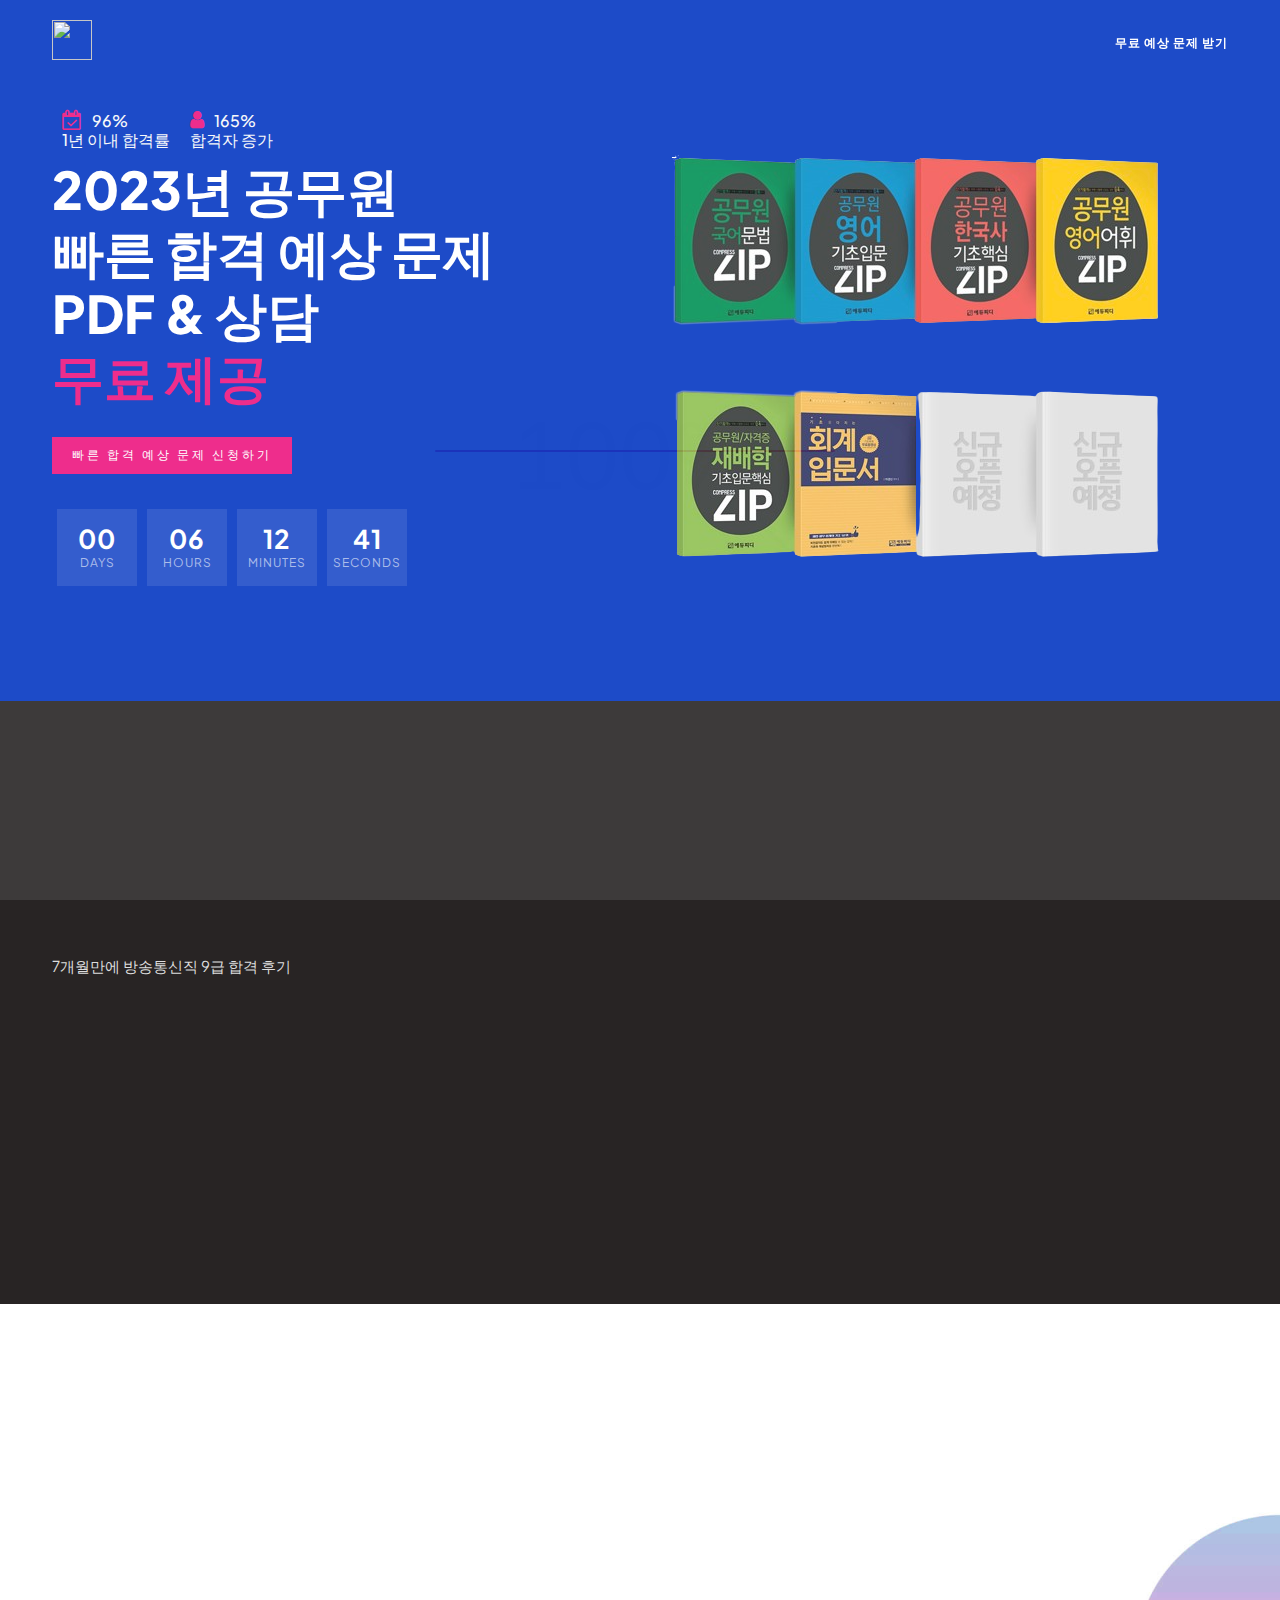
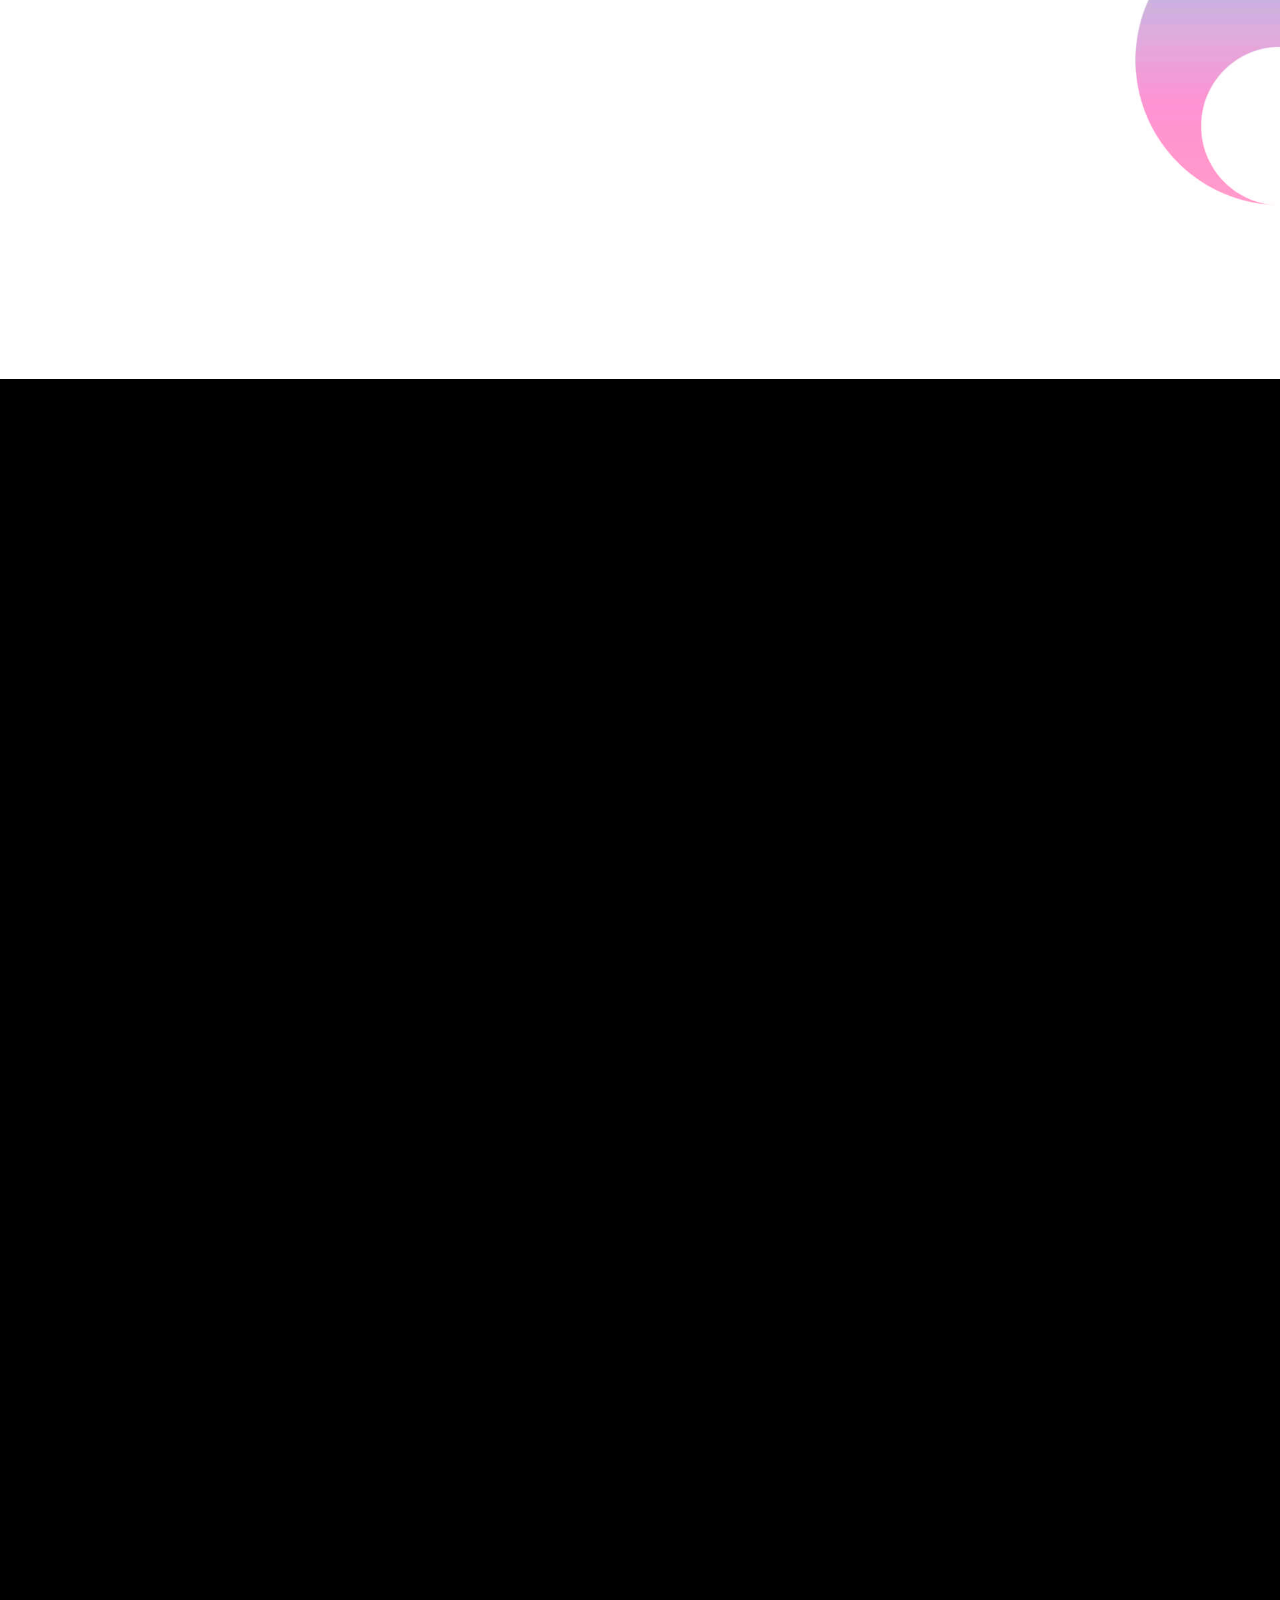
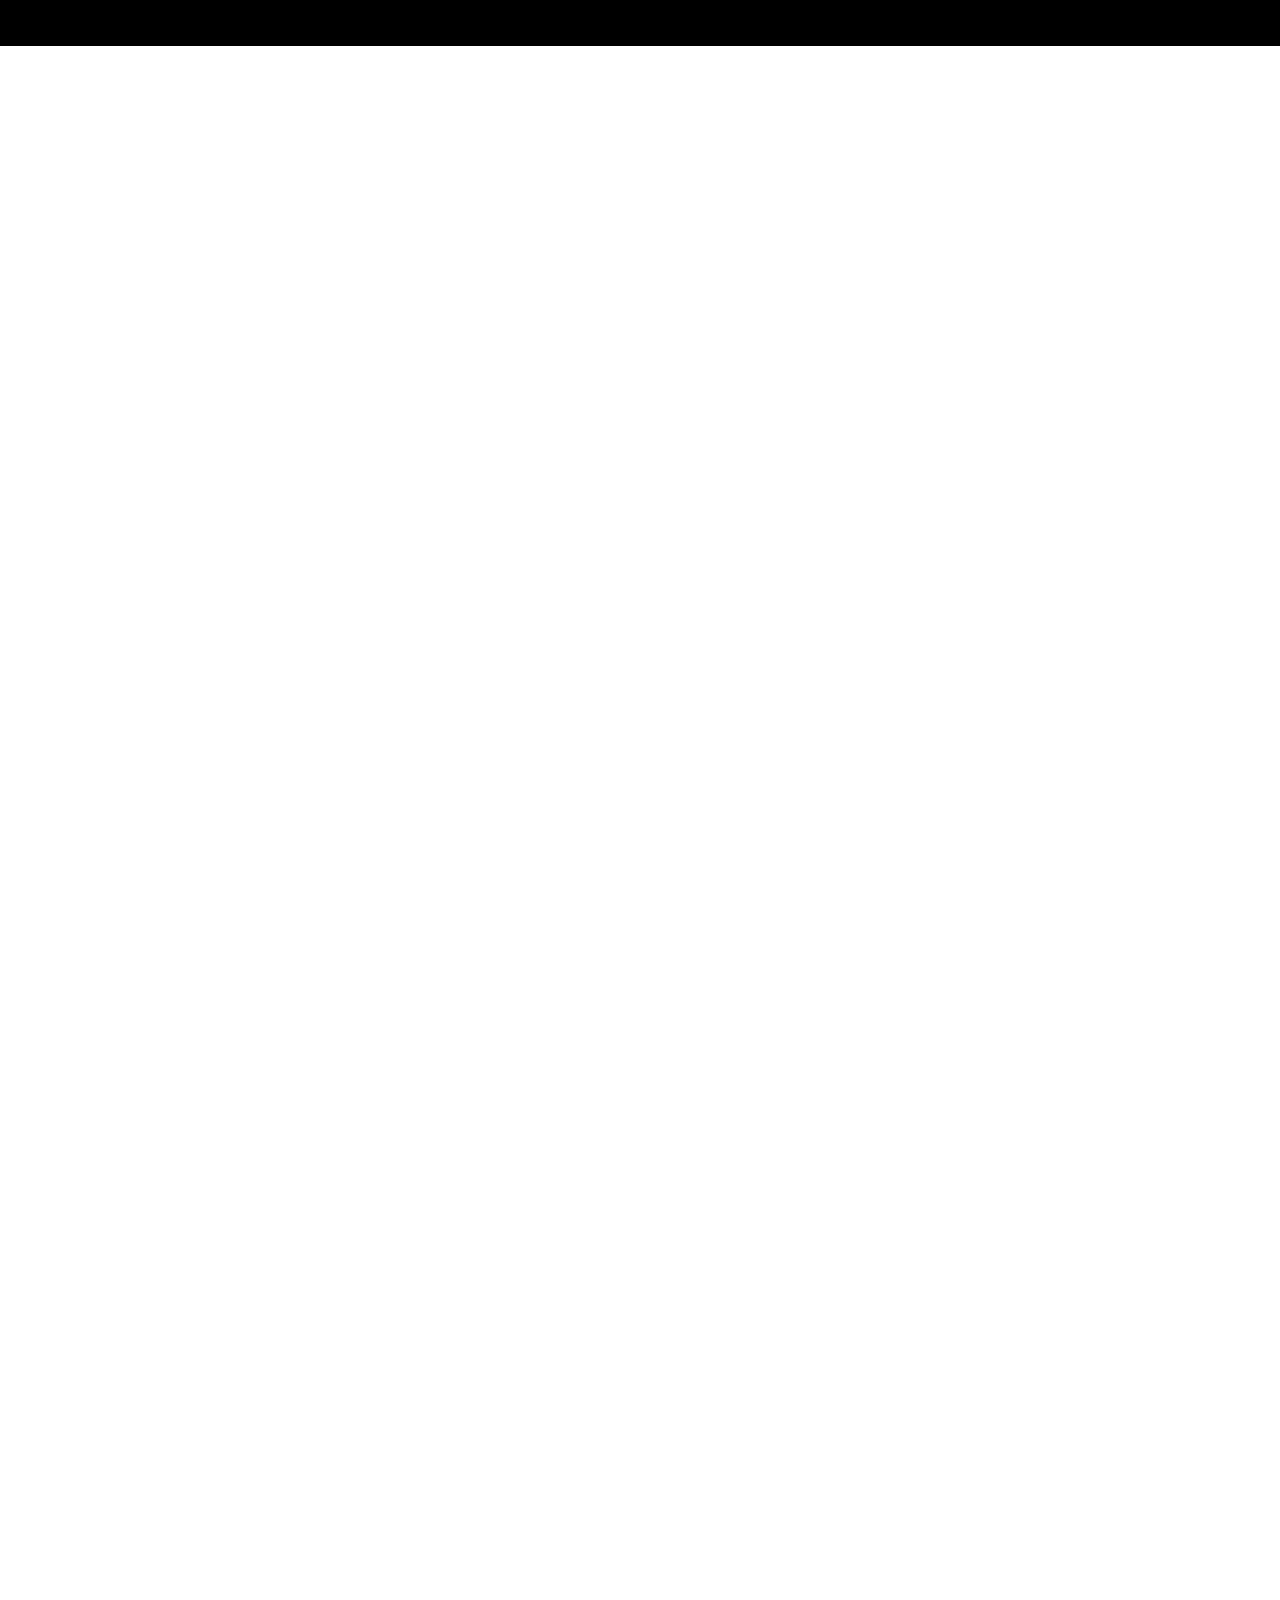
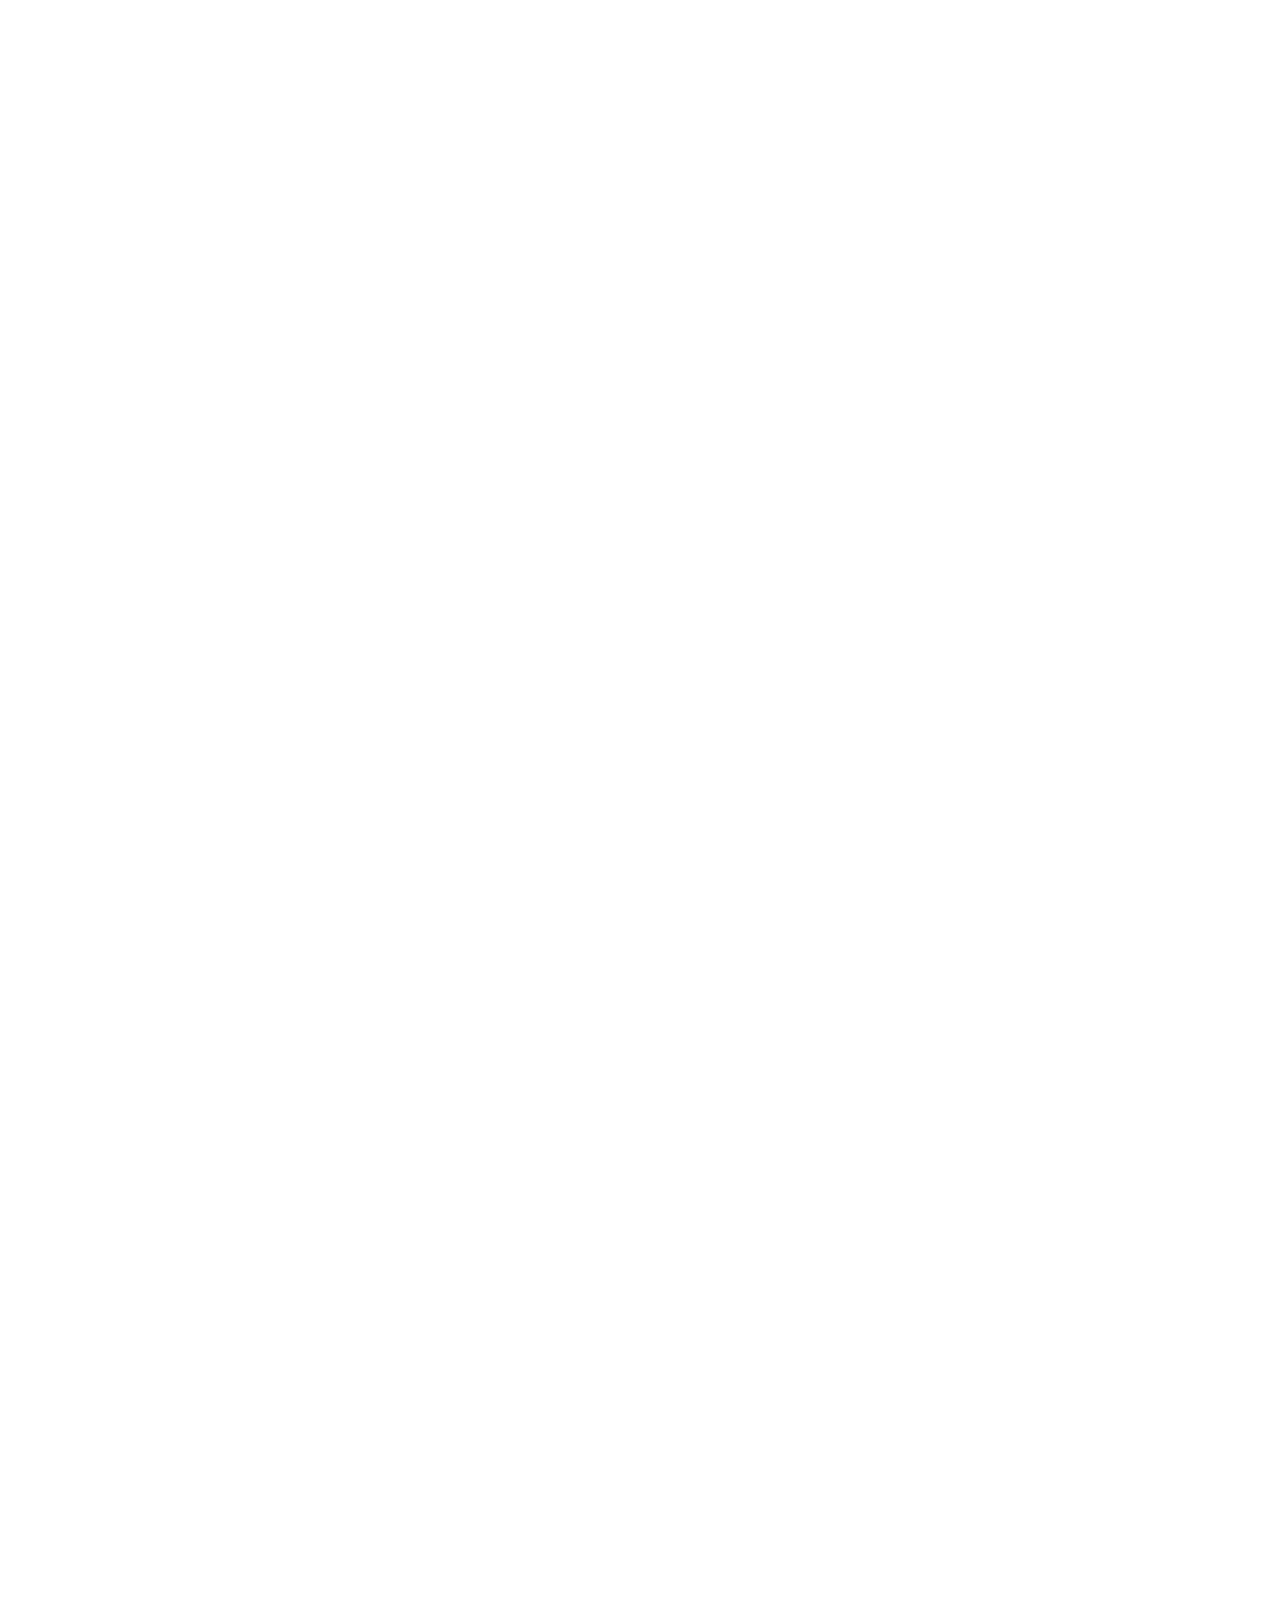
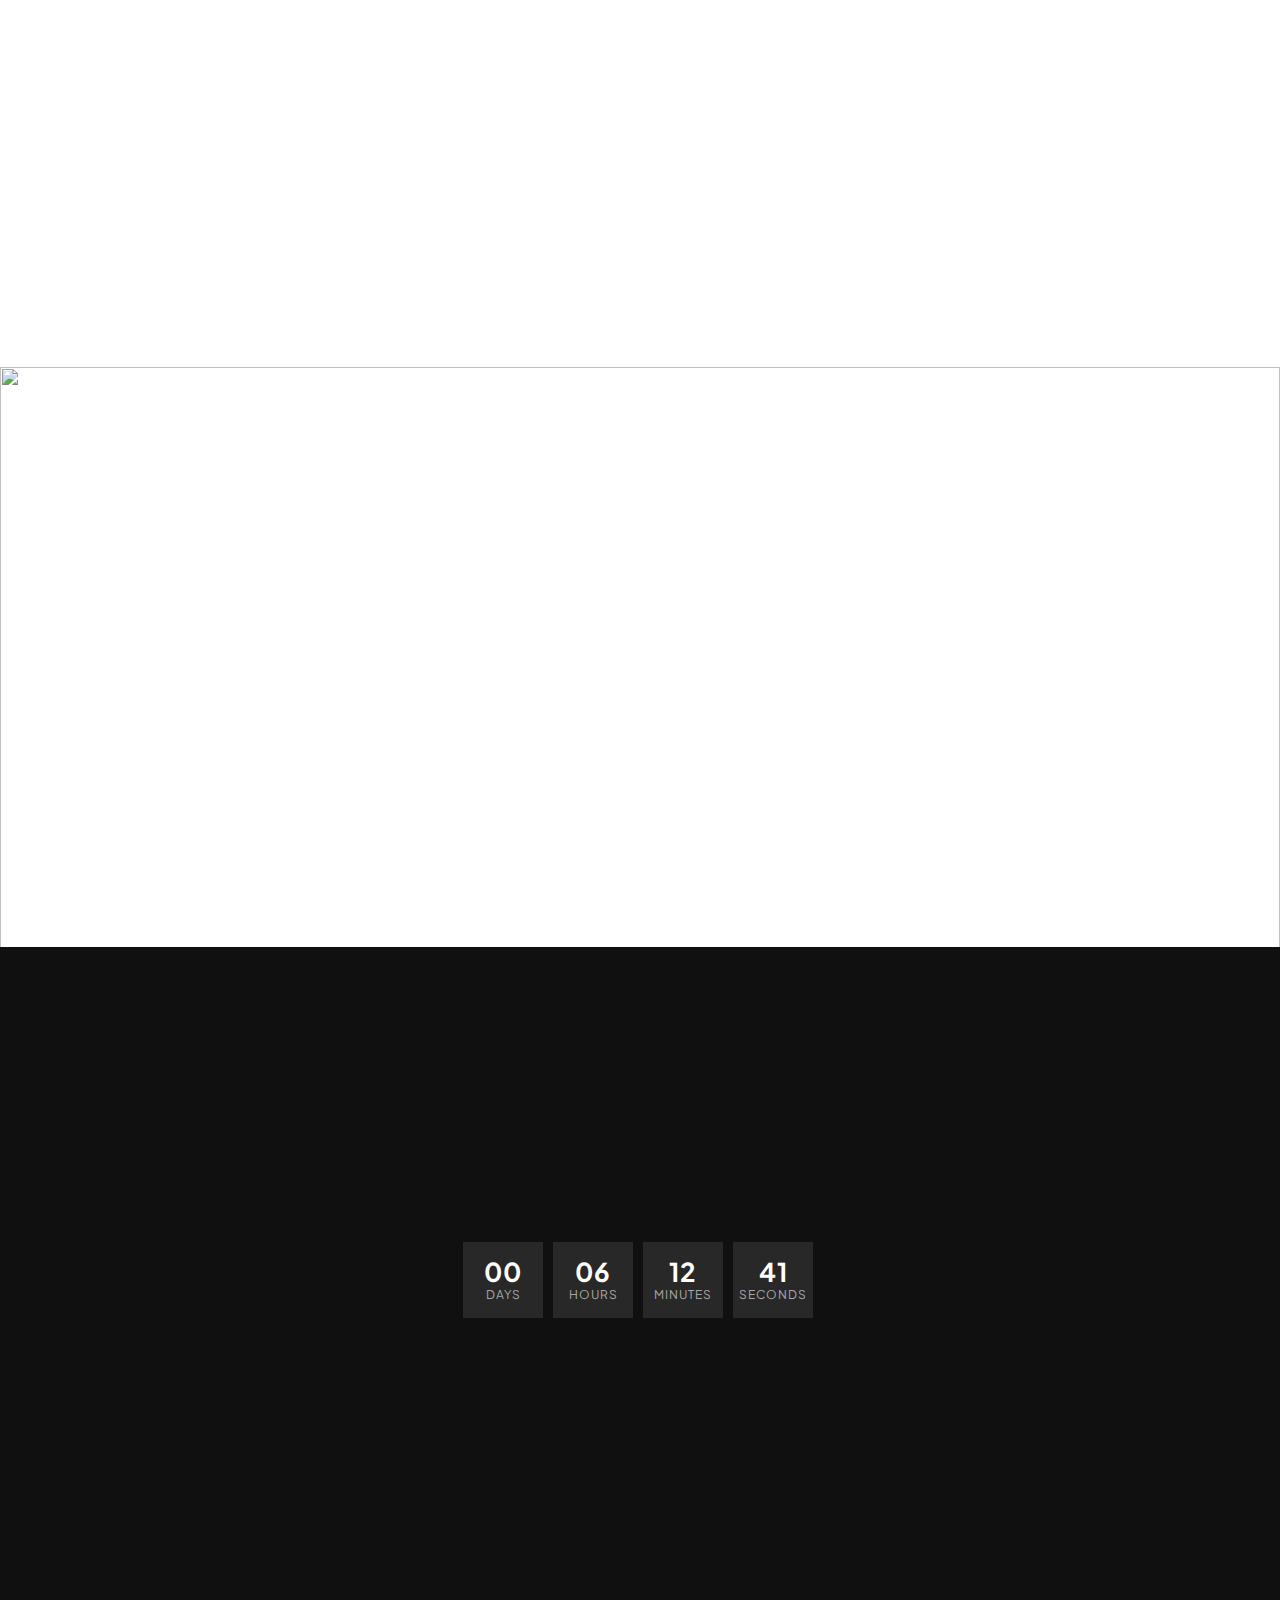
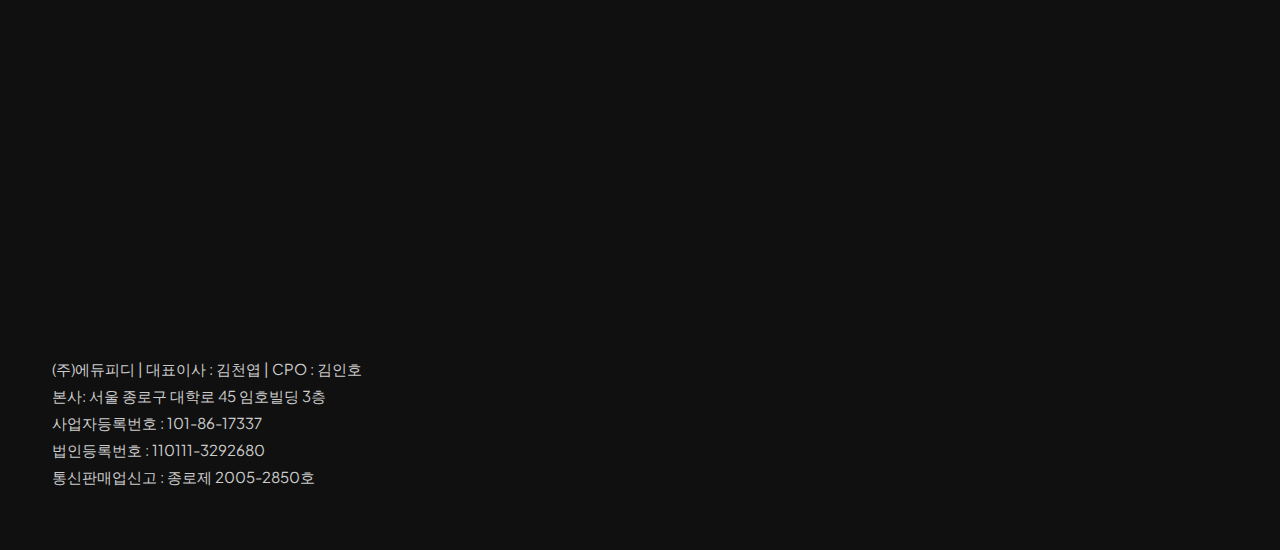
==== commit bb40462f: "Add files via upload" ====
--- a/index.html
+++ b/index.html
@@ -19,6 +19,7 @@
   gtag('config', 'G-Y64T61HB3Z');
 </script>
 
+<script src="https://www.googleoptimize.com/optimize.js?id=OPT-W2GR246"></script>
 
 <!-- Google tag (gtag.js) -->
 <script async src="https://www.googletagmanager.com/gtag/js?id=AW-11061217748"></script>
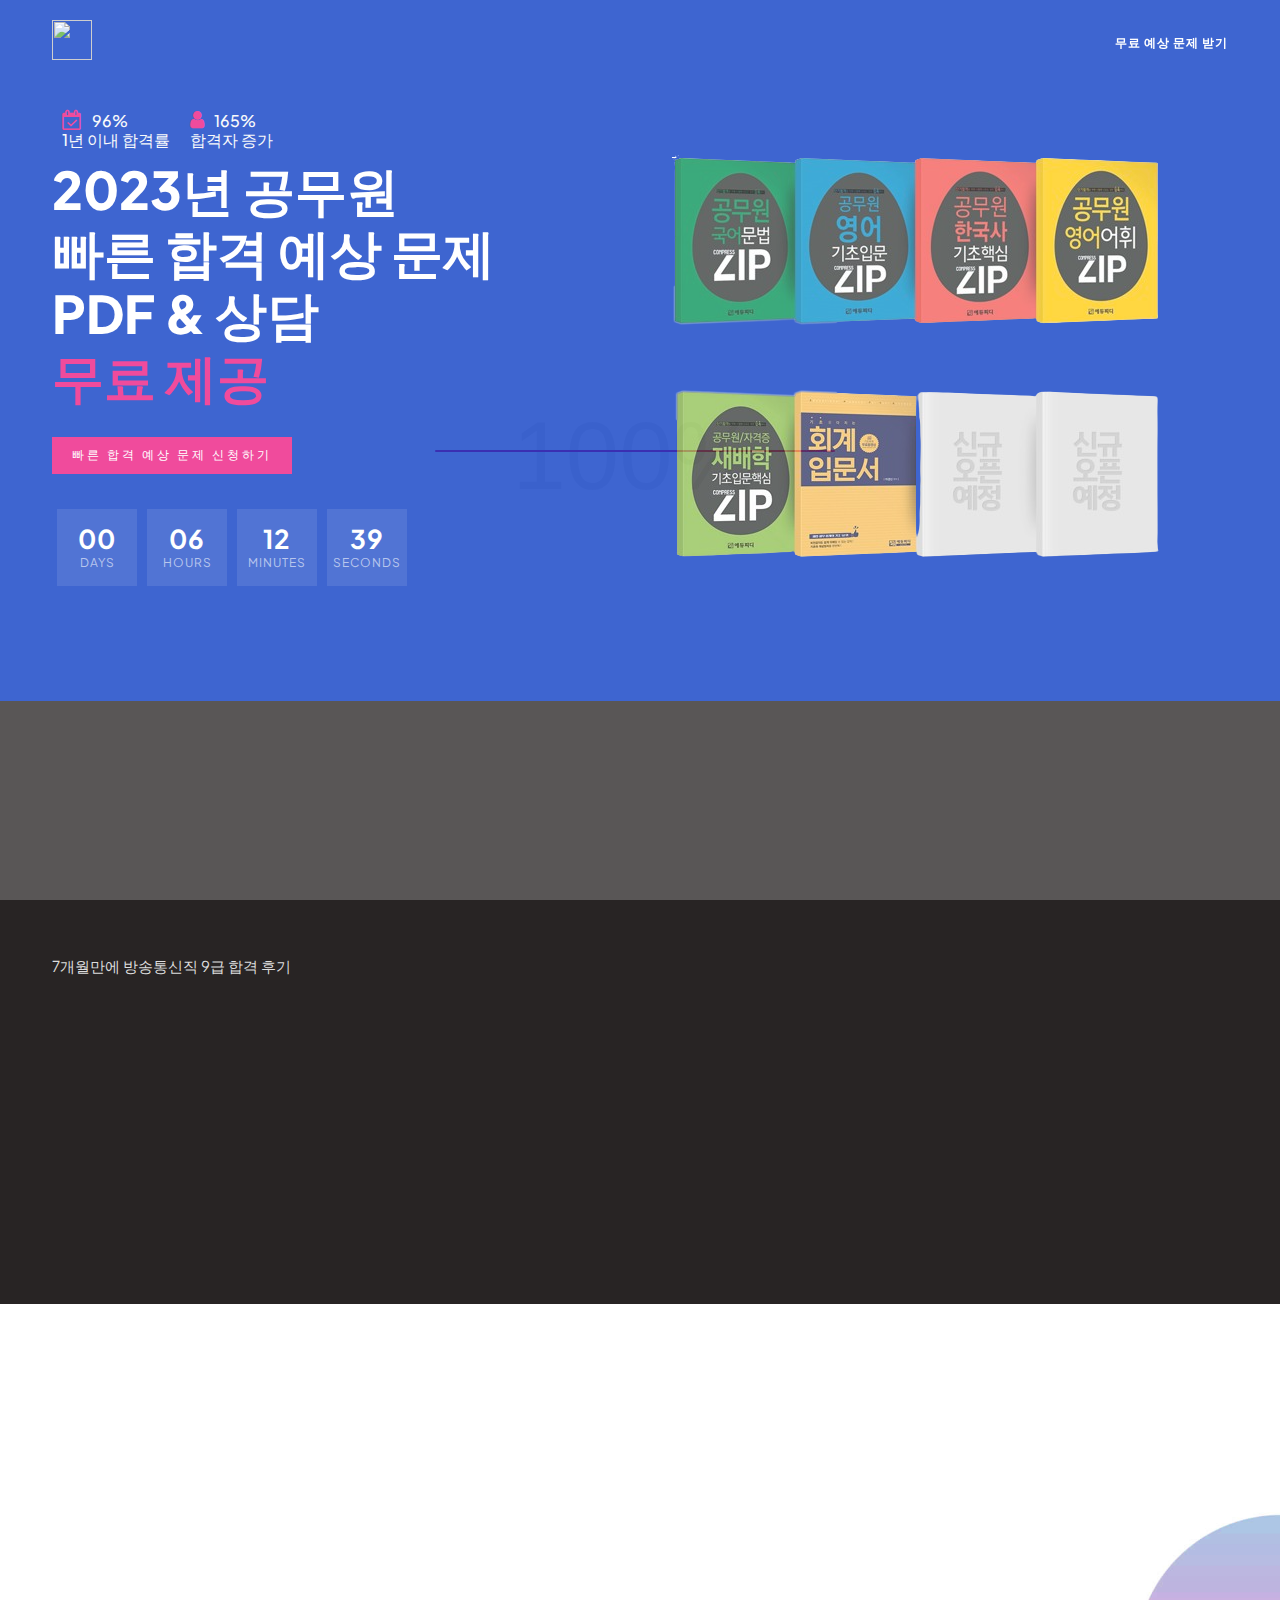
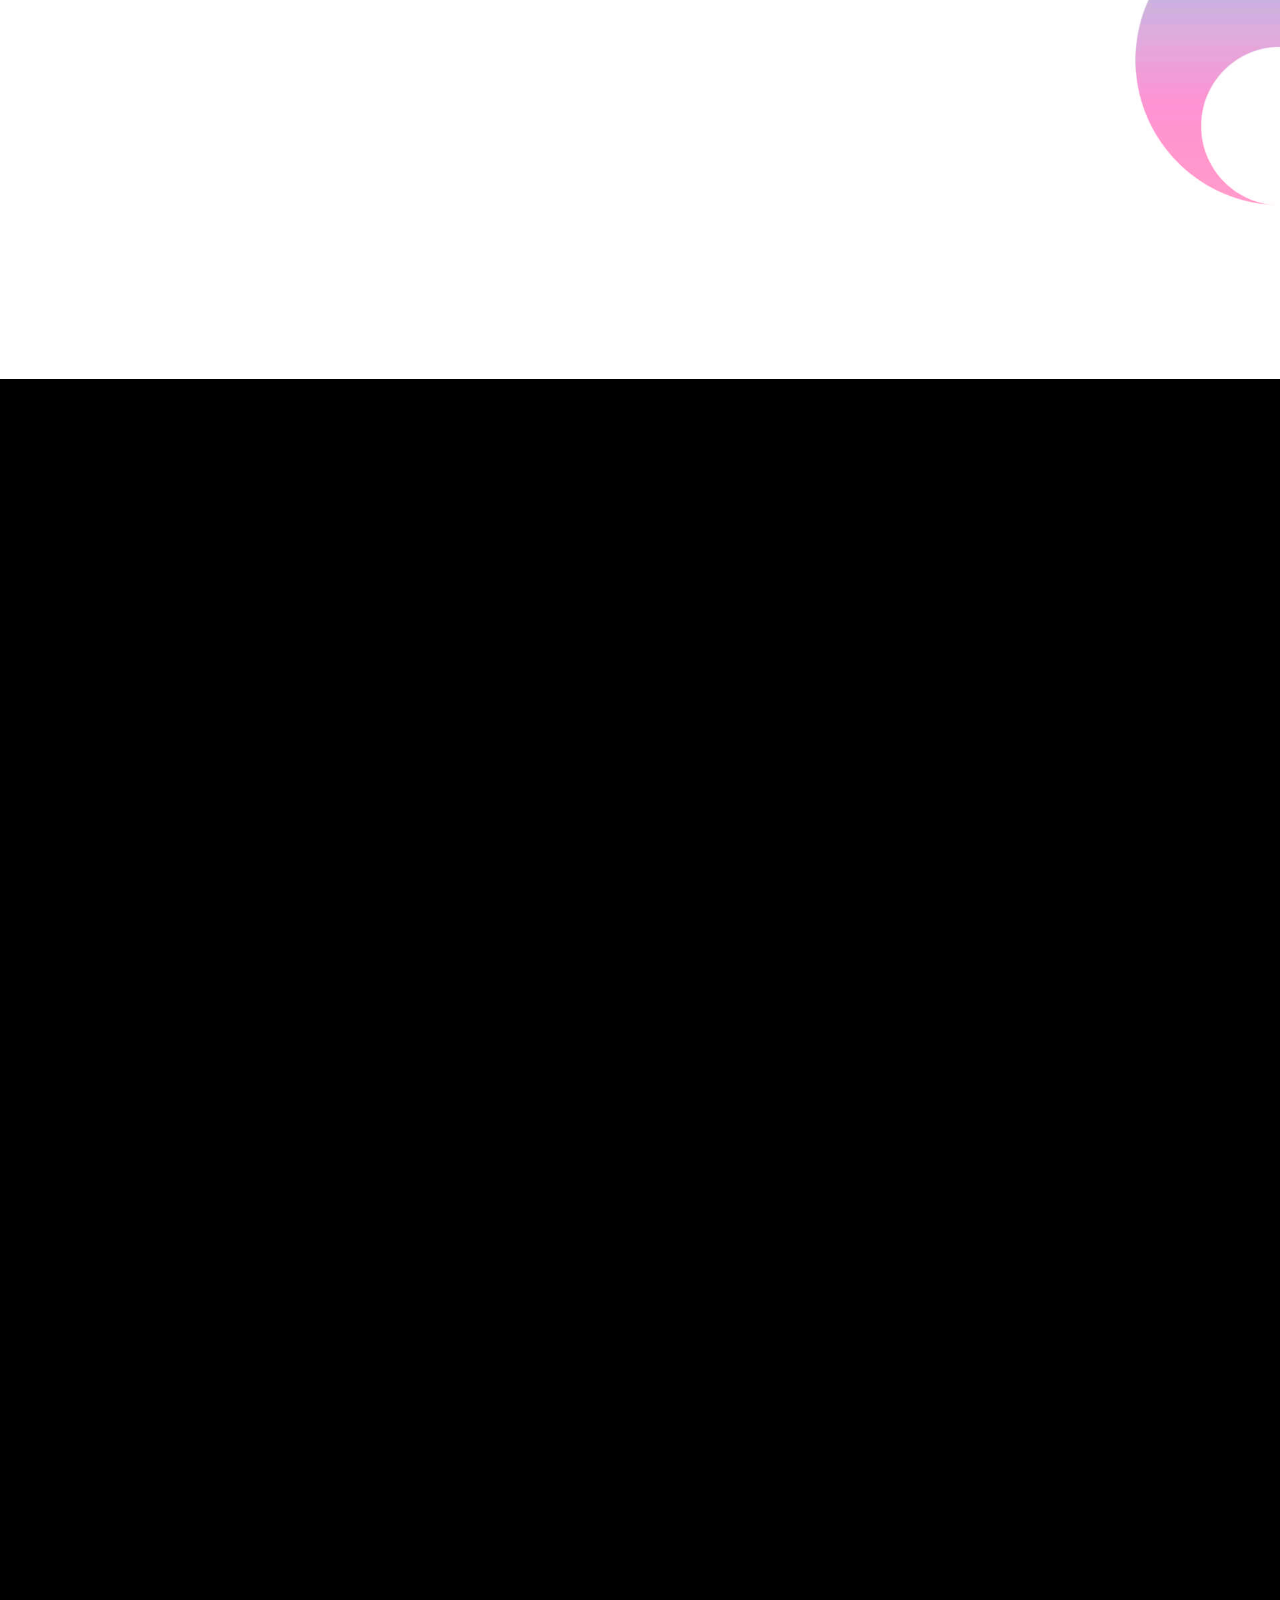
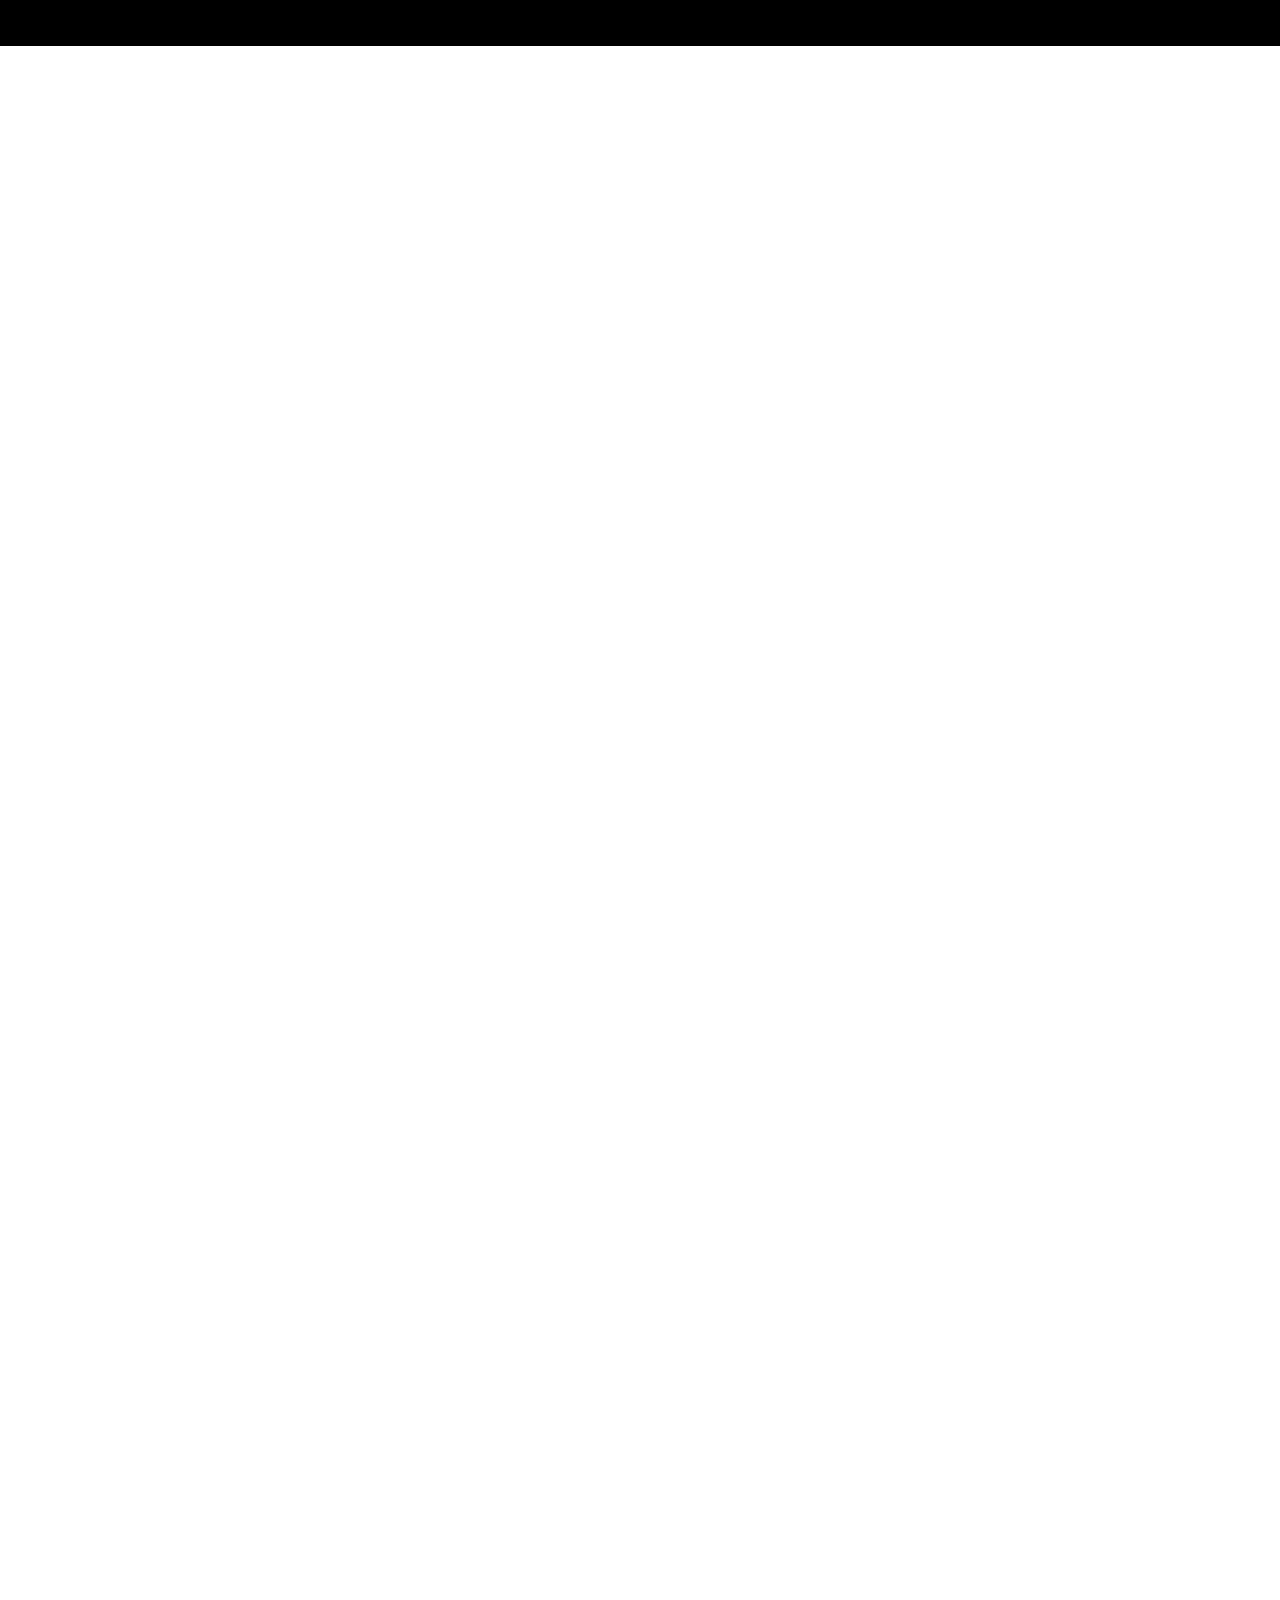
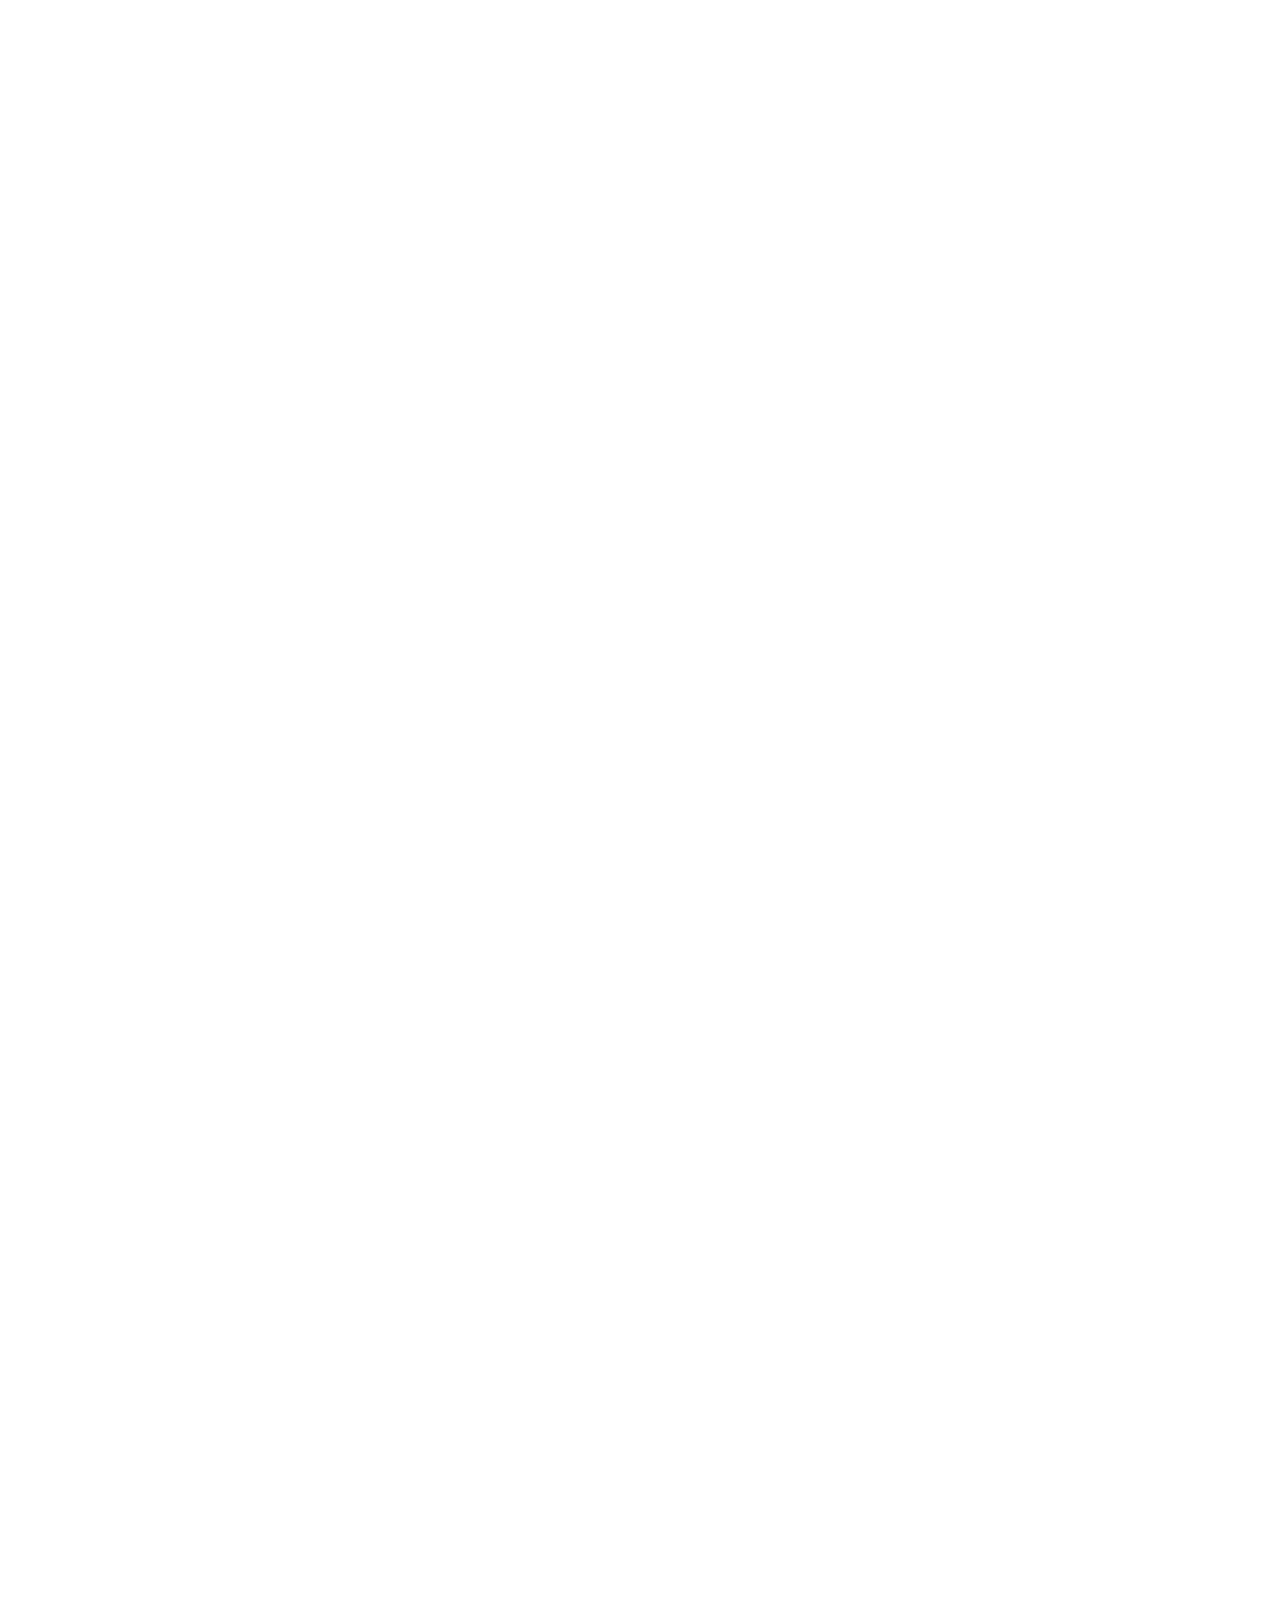
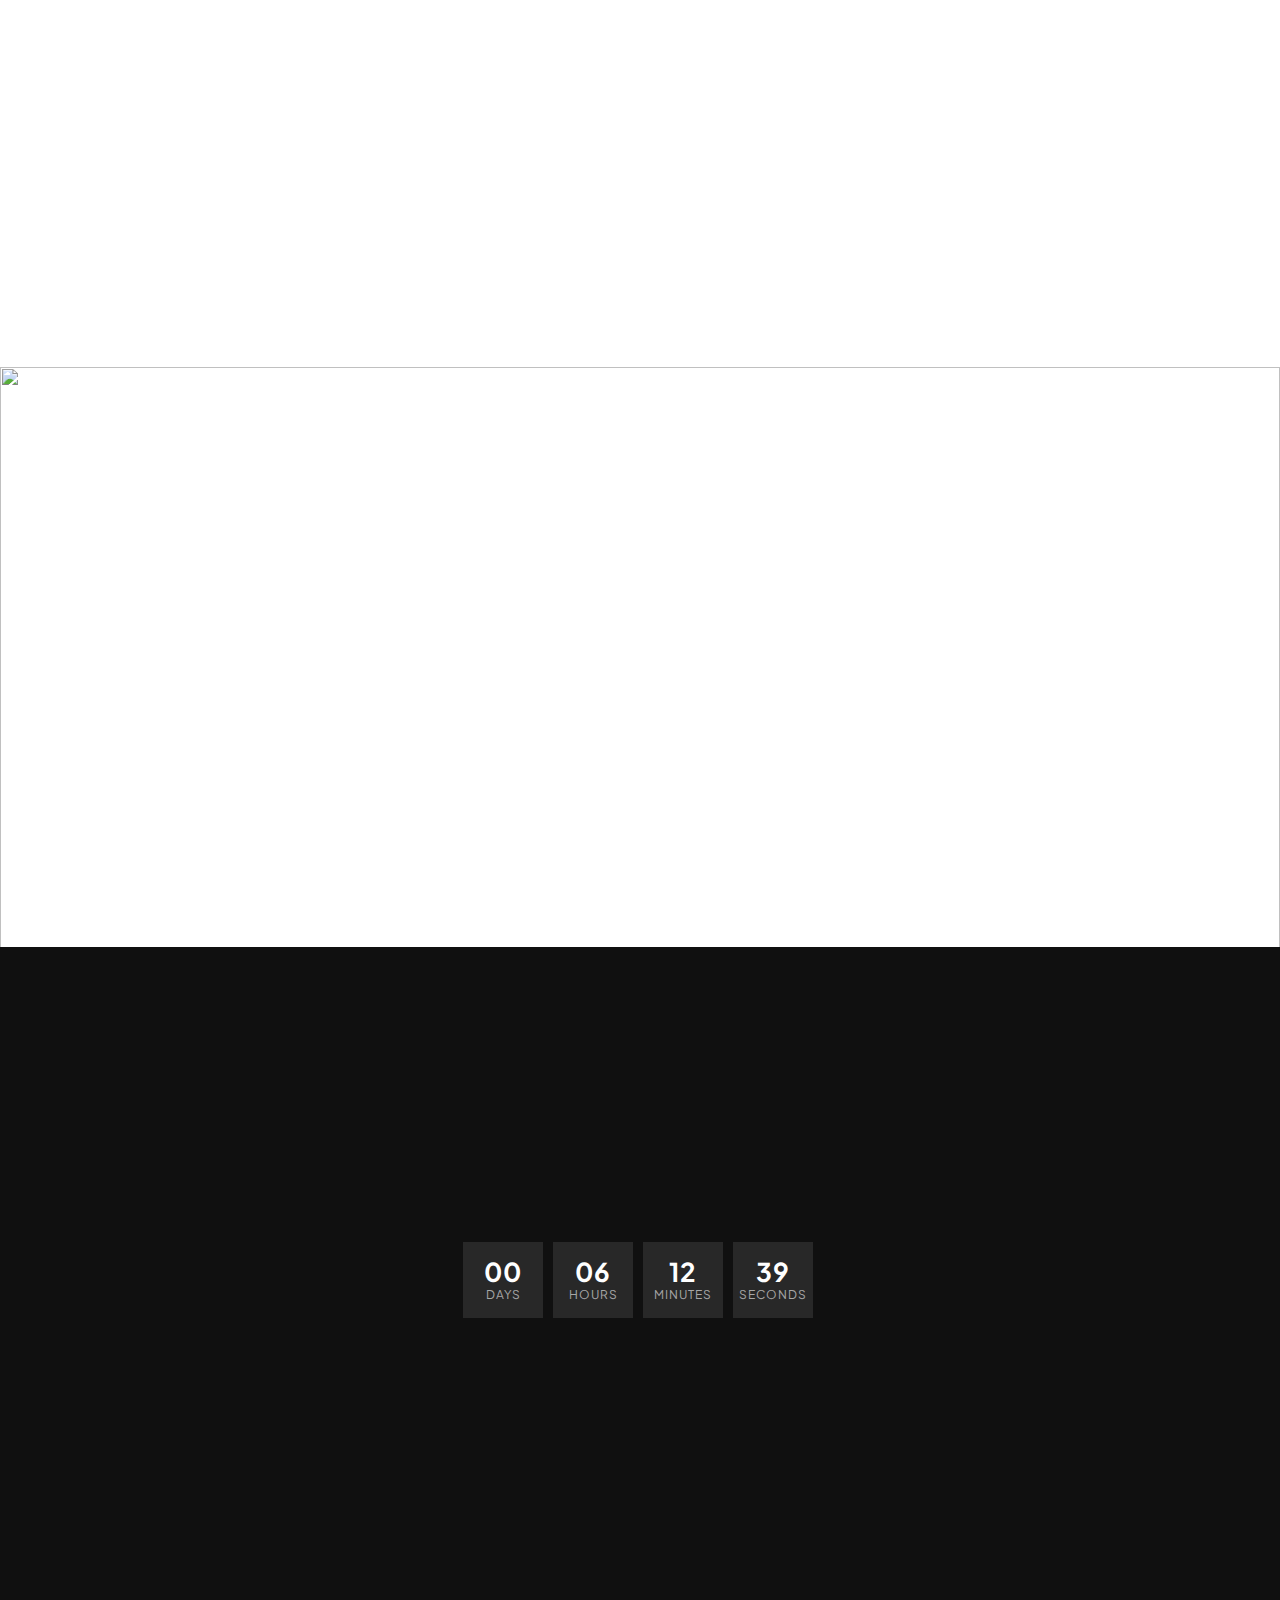
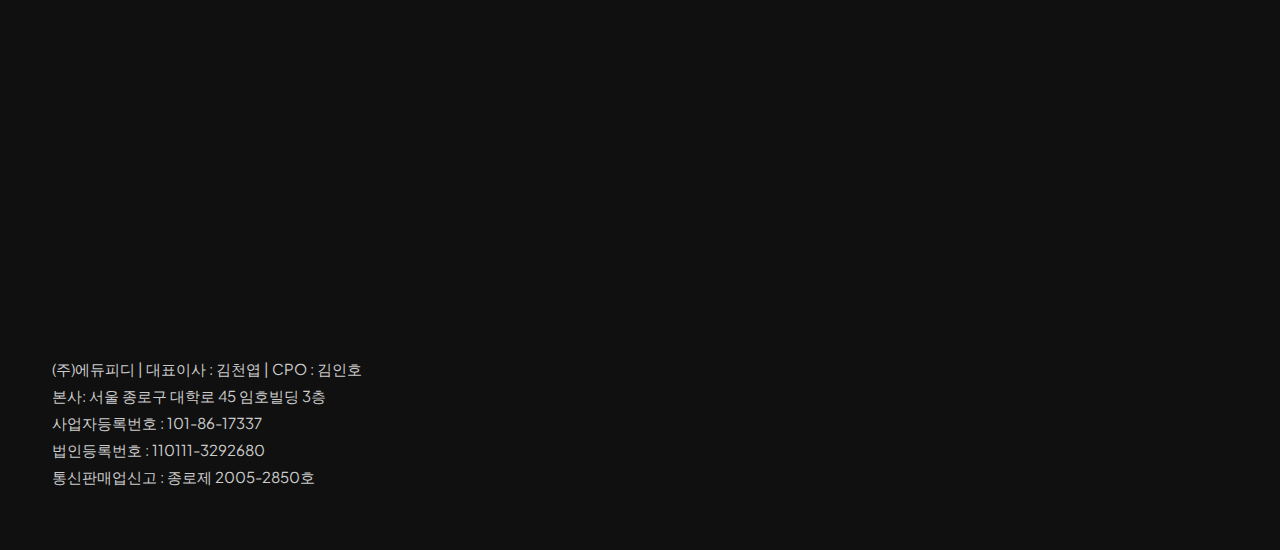
==== commit c377bf34: "Add files via upload" ====
--- a/index.html
+++ b/index.html
@@ -38,6 +38,7 @@
     <meta name="description" content="">
     <meta name="keywords" content="">
     <meta name="author" content="">
+    <meta name="facebook-domain-verification" content="nbxs25qhrkwefbr42p012m5rxc7i26" />
 
     <!-- CSS Files
     ================================================== -->
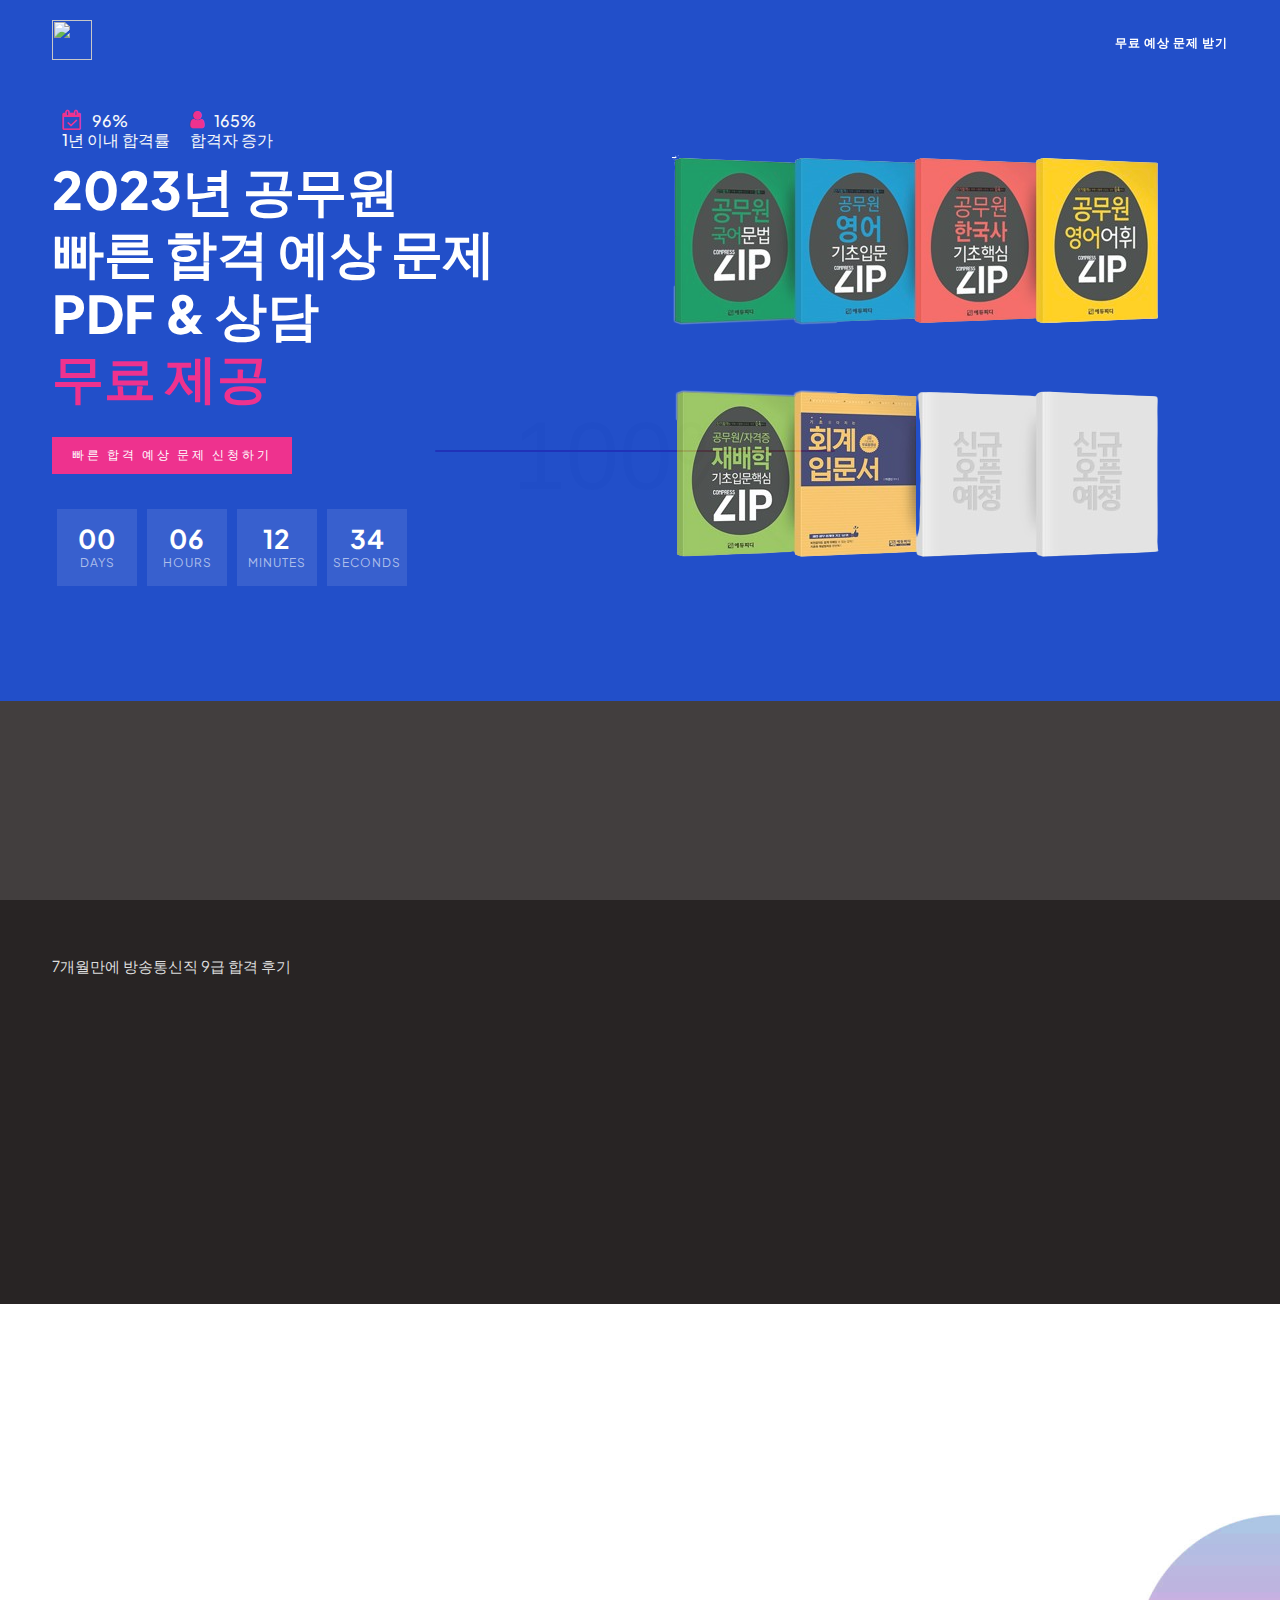
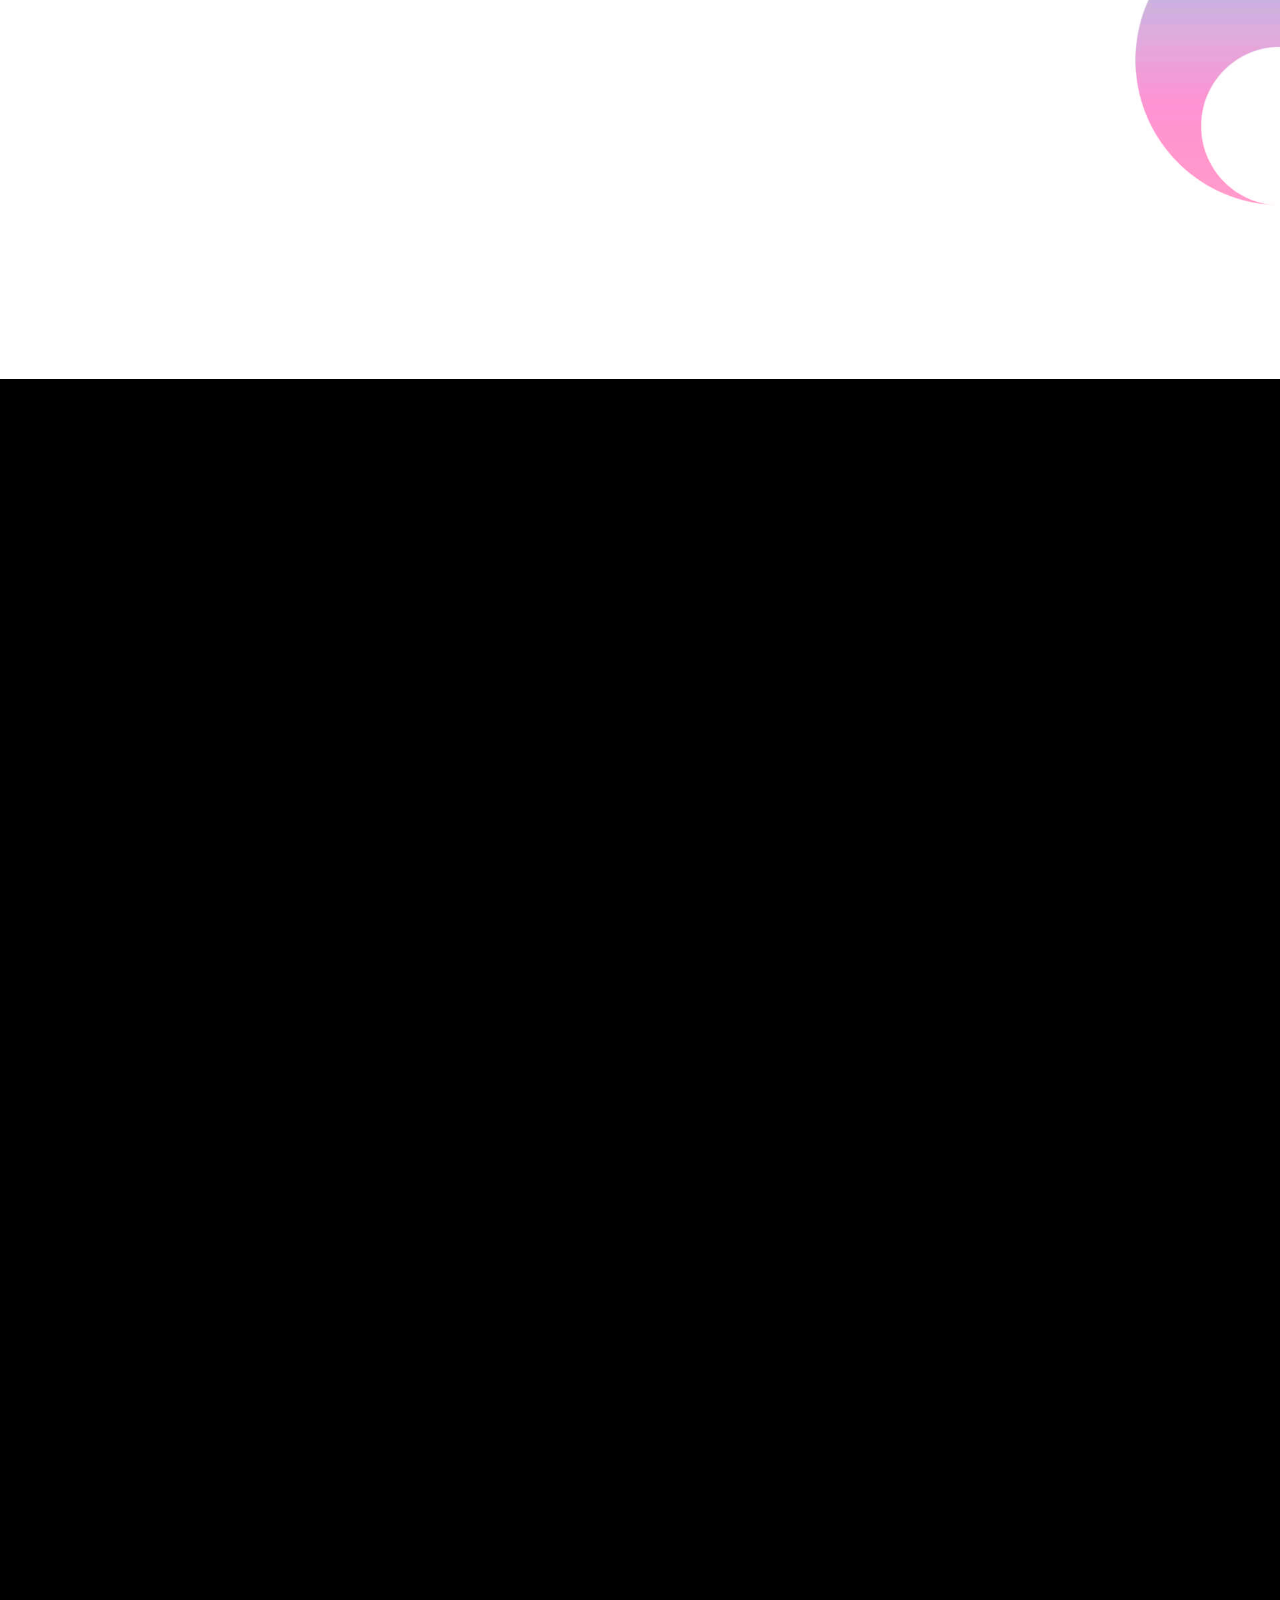
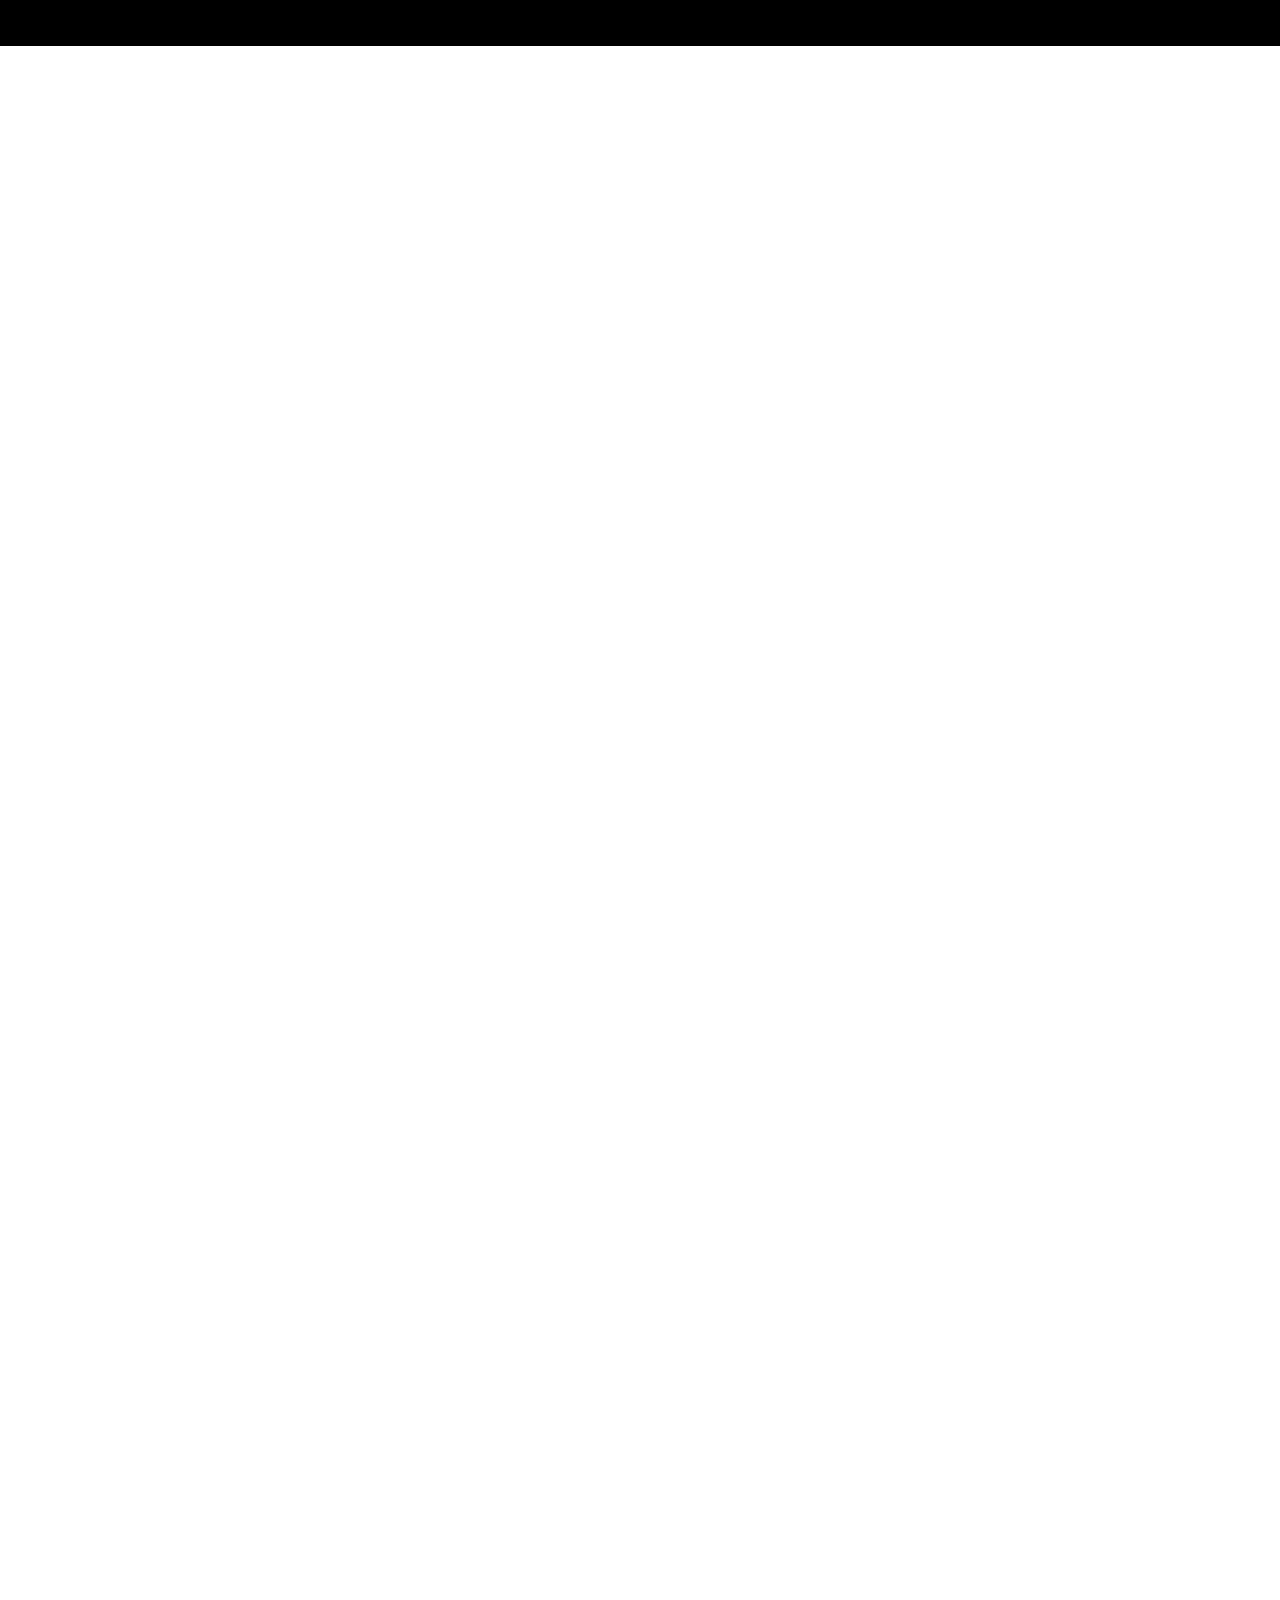
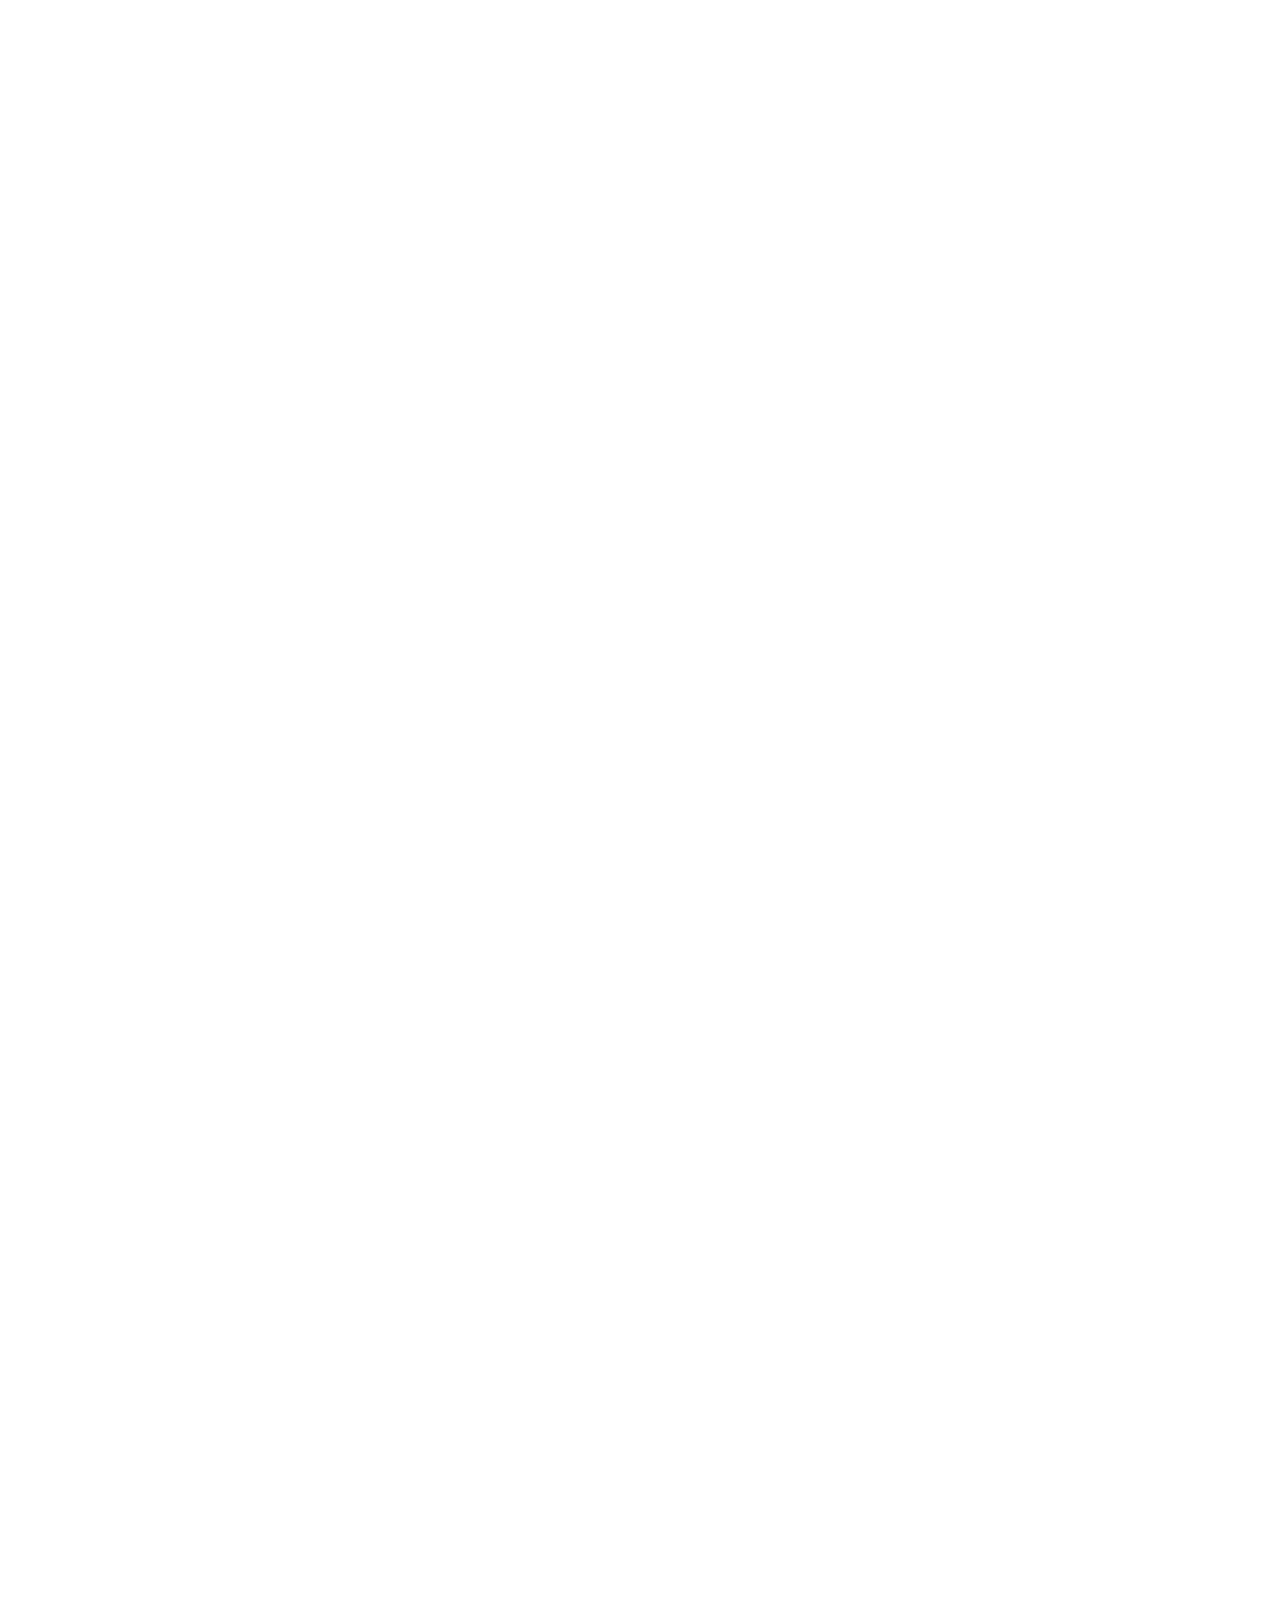
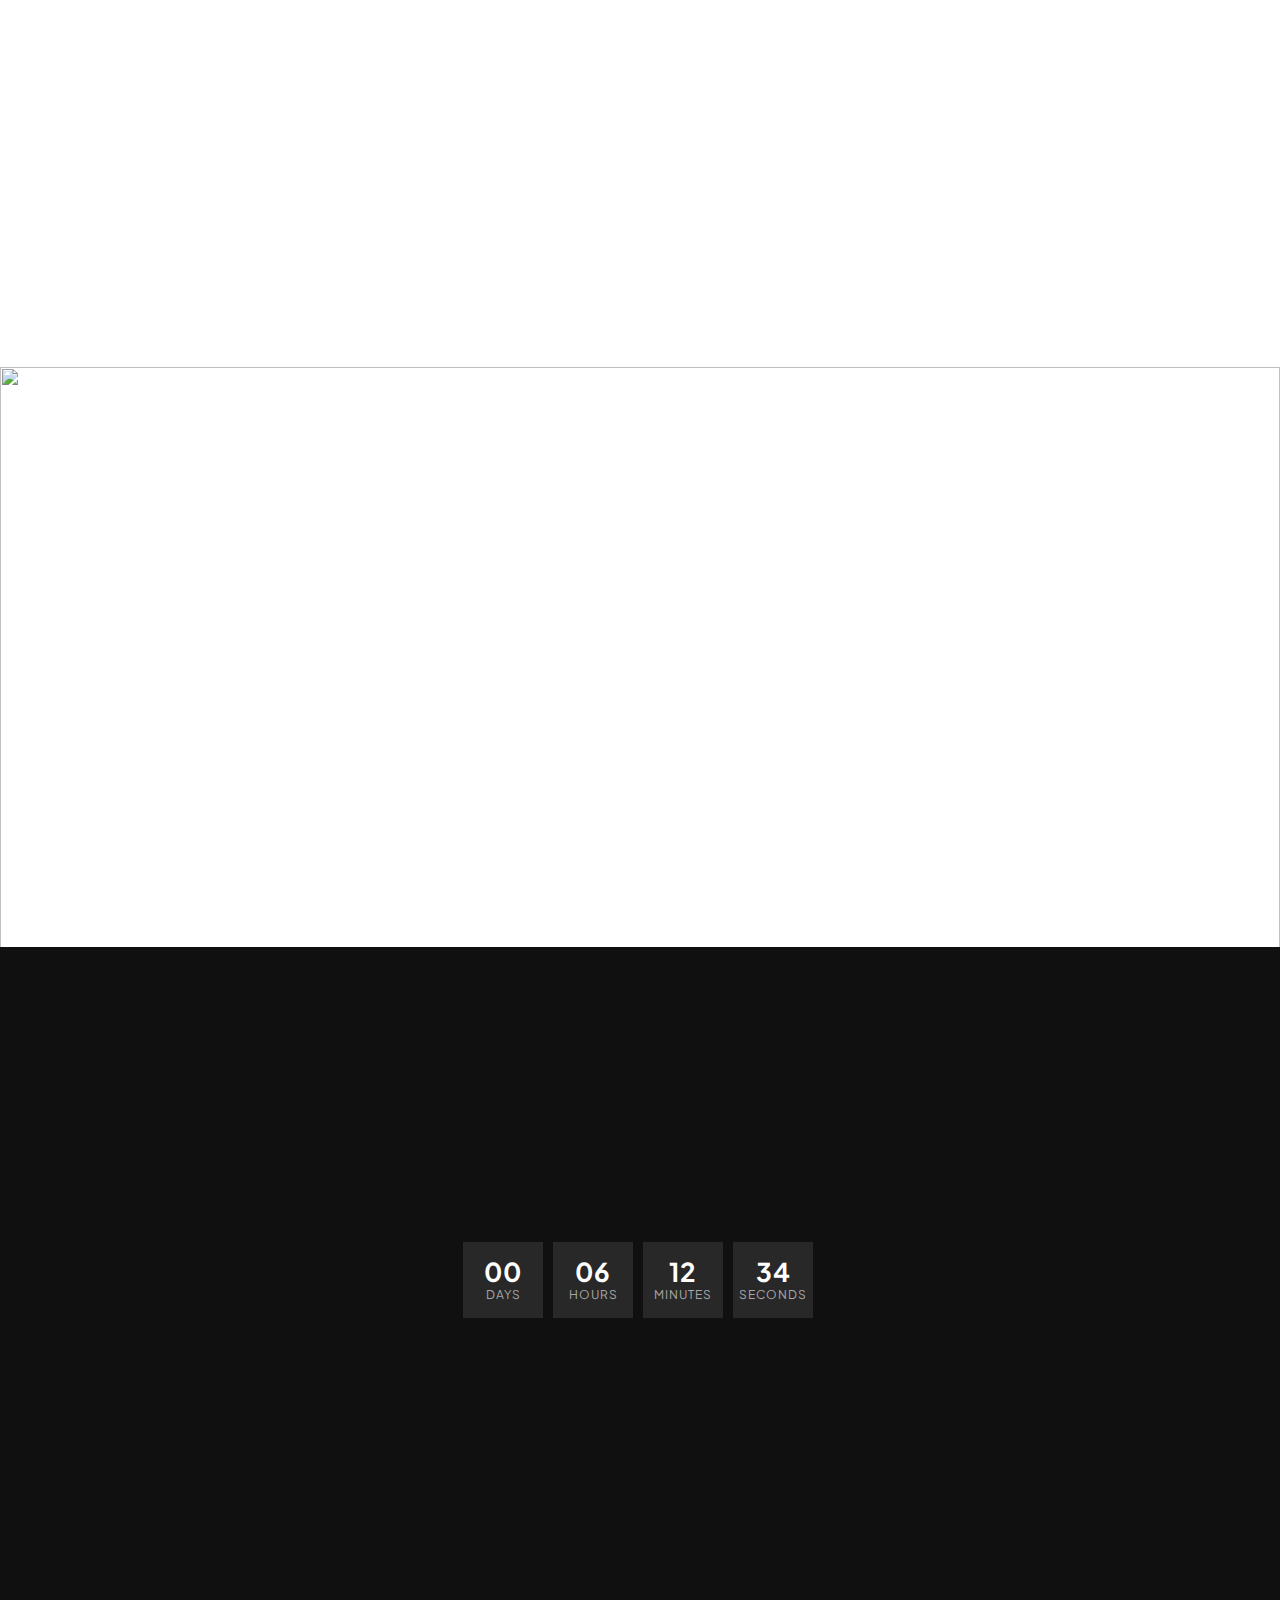
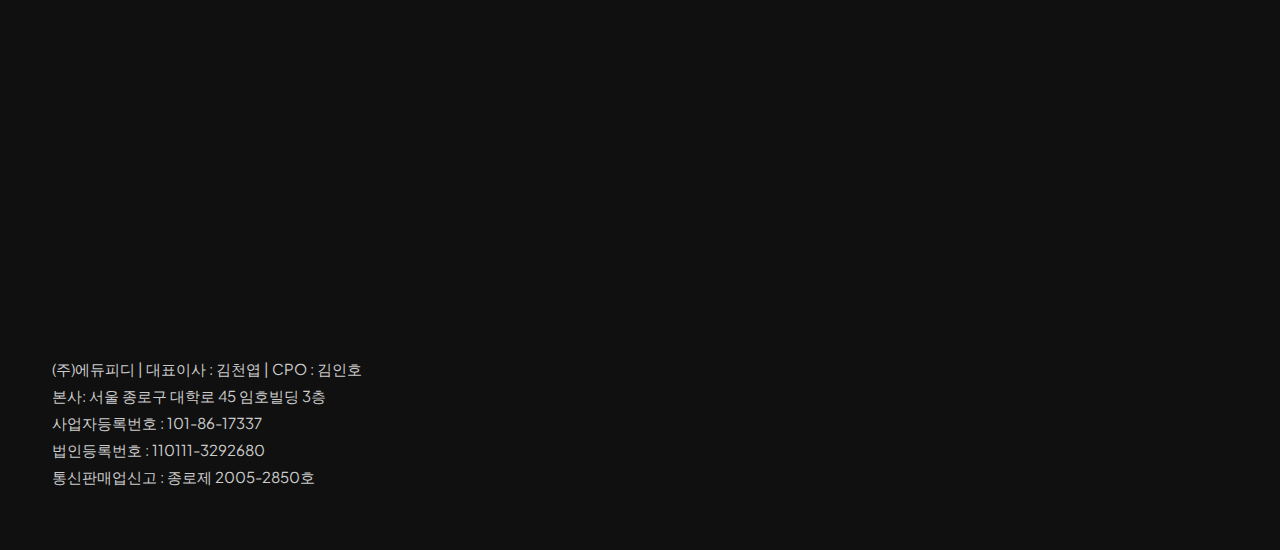
==== commit b31769ca: "Add files via upload" ====
--- a/index.html
+++ b/index.html
@@ -30,6 +30,24 @@
 
   gtag('config', 'AW-11061217748');
 </script>
+
+<!-- Meta Pixel Code -->
+<script>
+  !function(f,b,e,v,n,t,s)
+  {if(f.fbq)return;n=f.fbq=function(){n.callMethod?
+  n.callMethod.apply(n,arguments):n.queue.push(arguments)};
+  if(!f._fbq)f._fbq=n;n.push=n;n.loaded=!0;n.version='2.0';
+  n.queue=[];t=b.createElement(e);t.async=!0;
+  t.src=v;s=b.getElementsByTagName(e)[0];
+  s.parentNode.insertBefore(t,s)}(window, document,'script',
+  'https://connect.facebook.net/en_US/fbevents.js');
+  fbq('init', '711524764042349');
+  fbq('track', 'PageView');
+</script>
+<noscript><img height="1" width="1" style="display:none"
+  src="https://www.facebook.com/tr?id=711524764042349&ev=PageView&noscript=1"
+/></noscript>
+<!-- End Meta Pixel Code -->
 
     <meta charset="utf-8">
     <link rel="icon" href="https://yt3.googleusercontent.com/0zZZRuiKnohTXjlLEbpxuK2G1sa9Nhh6IVHhP5pchhcuYQUVO_jH0vMPsVrZfCiZxcig_zOsWw=s900-c-k-c0x00ffffff-no-rj" type="image/gif" sizes="16x16">
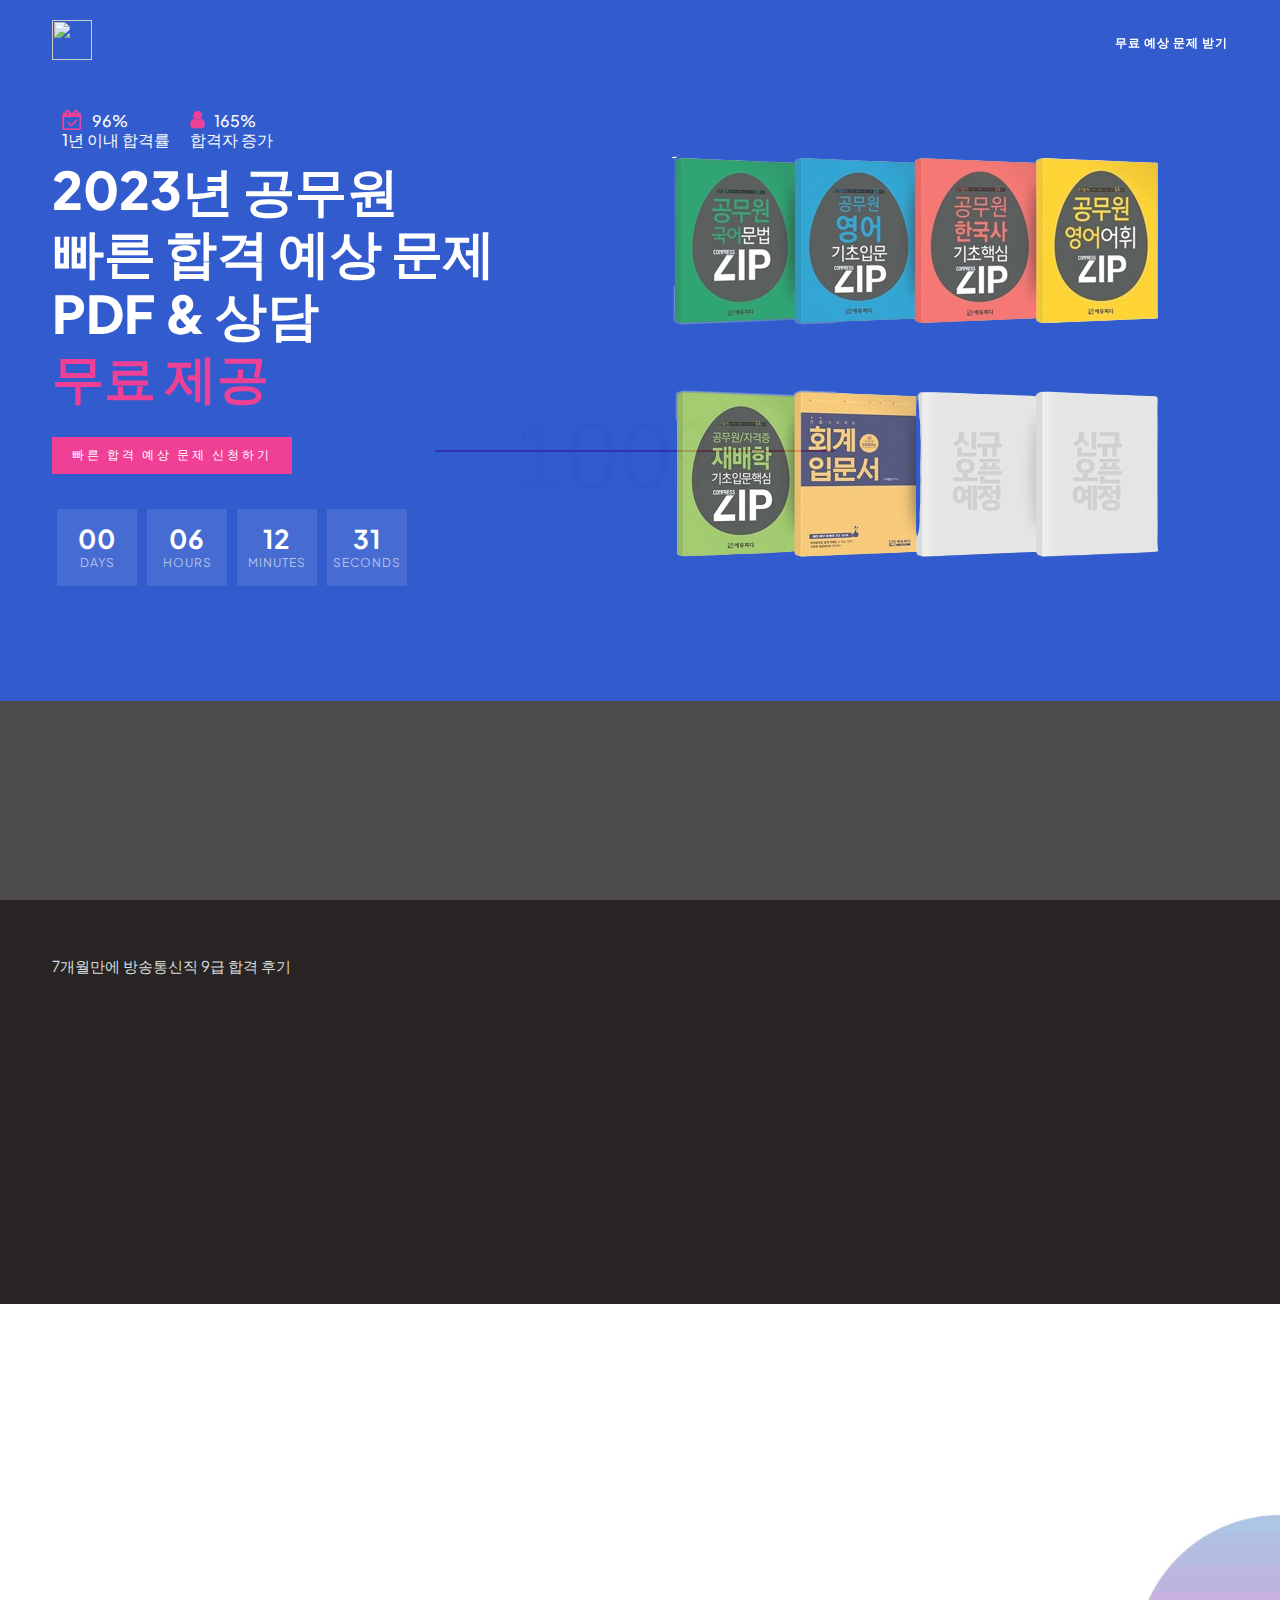
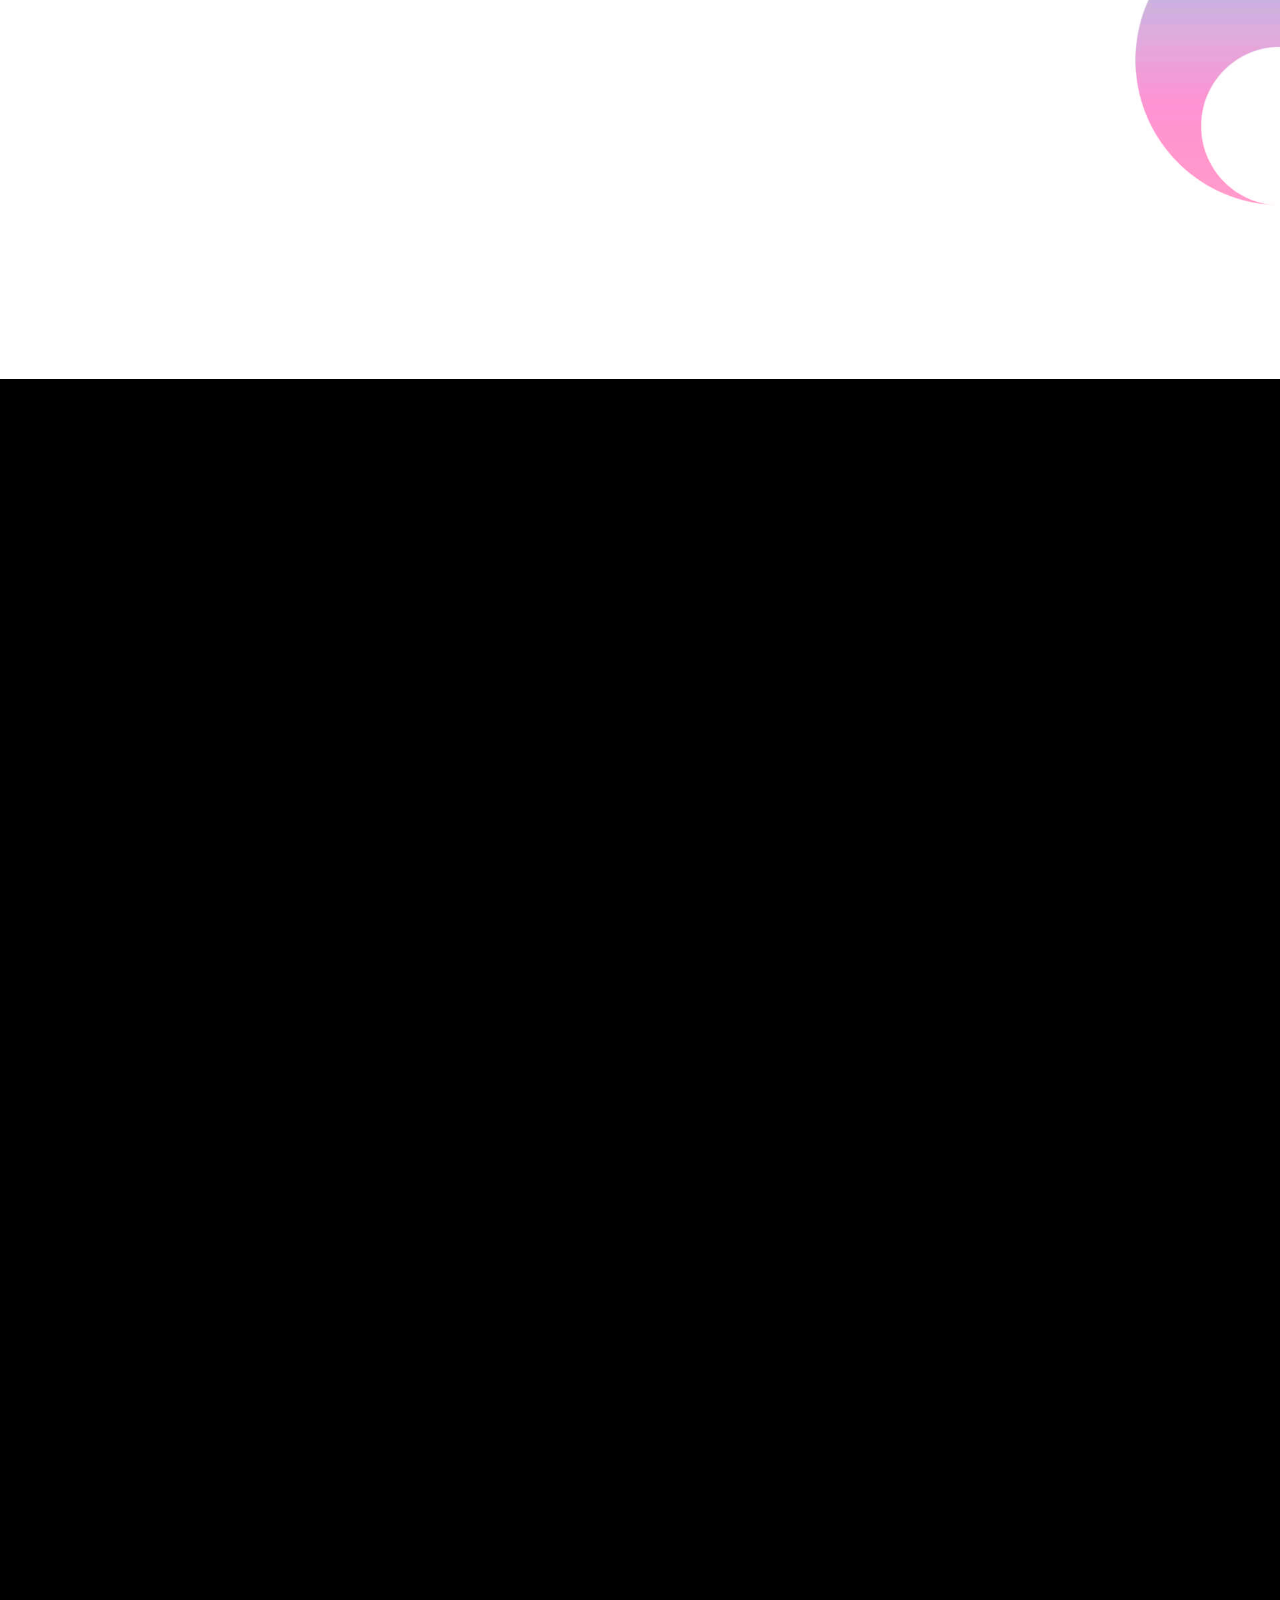
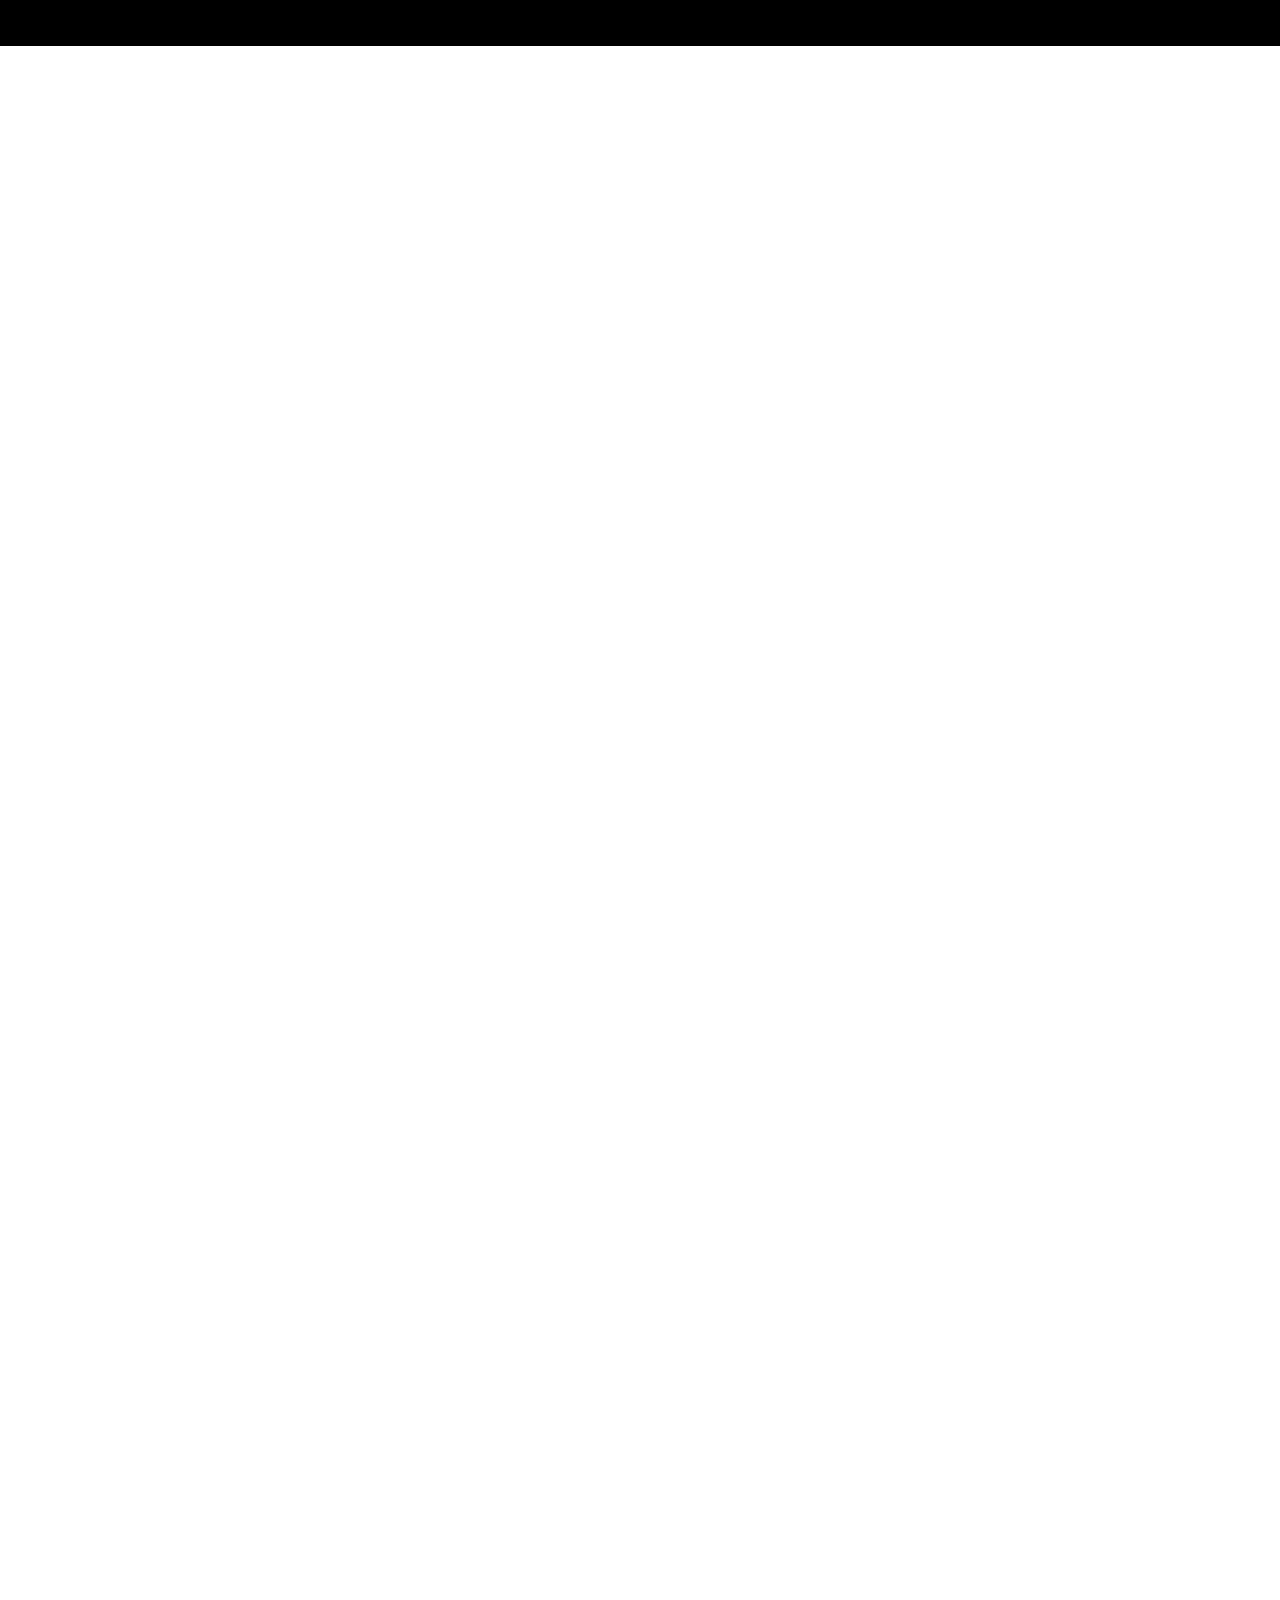
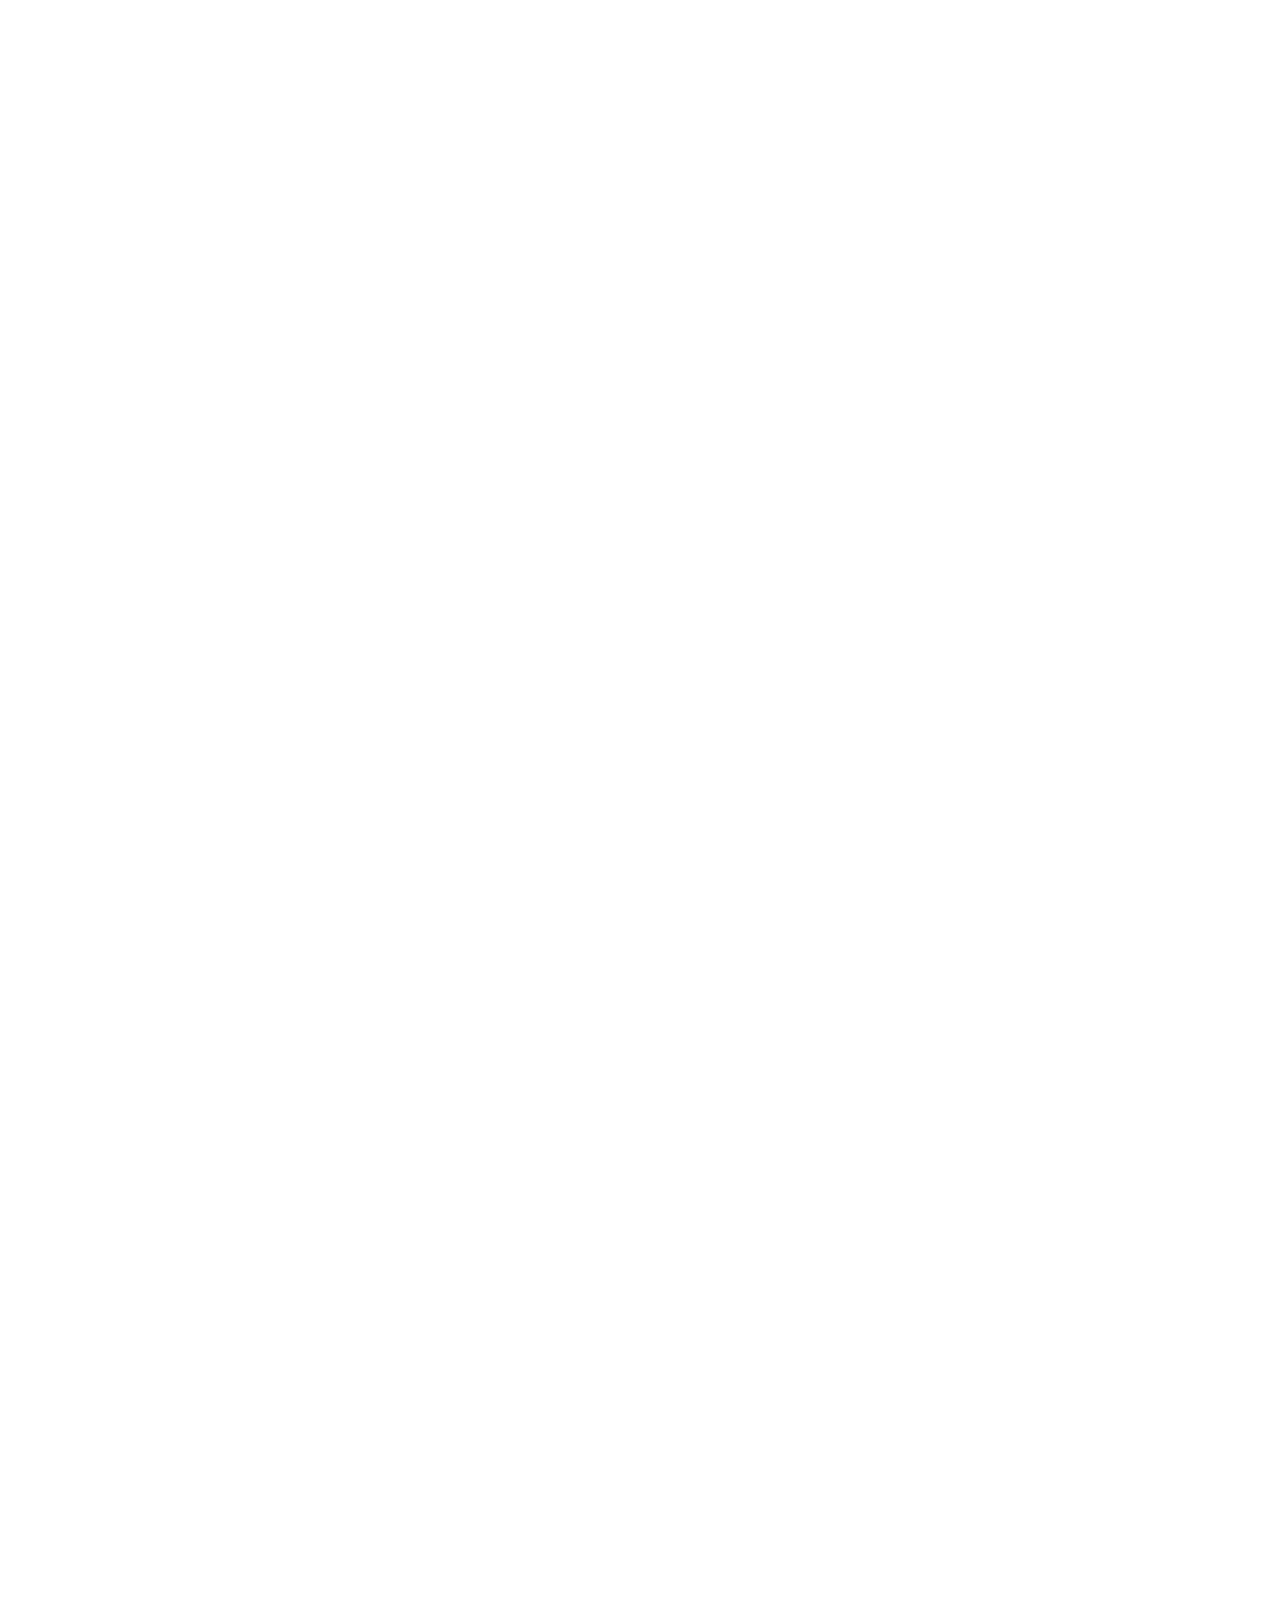
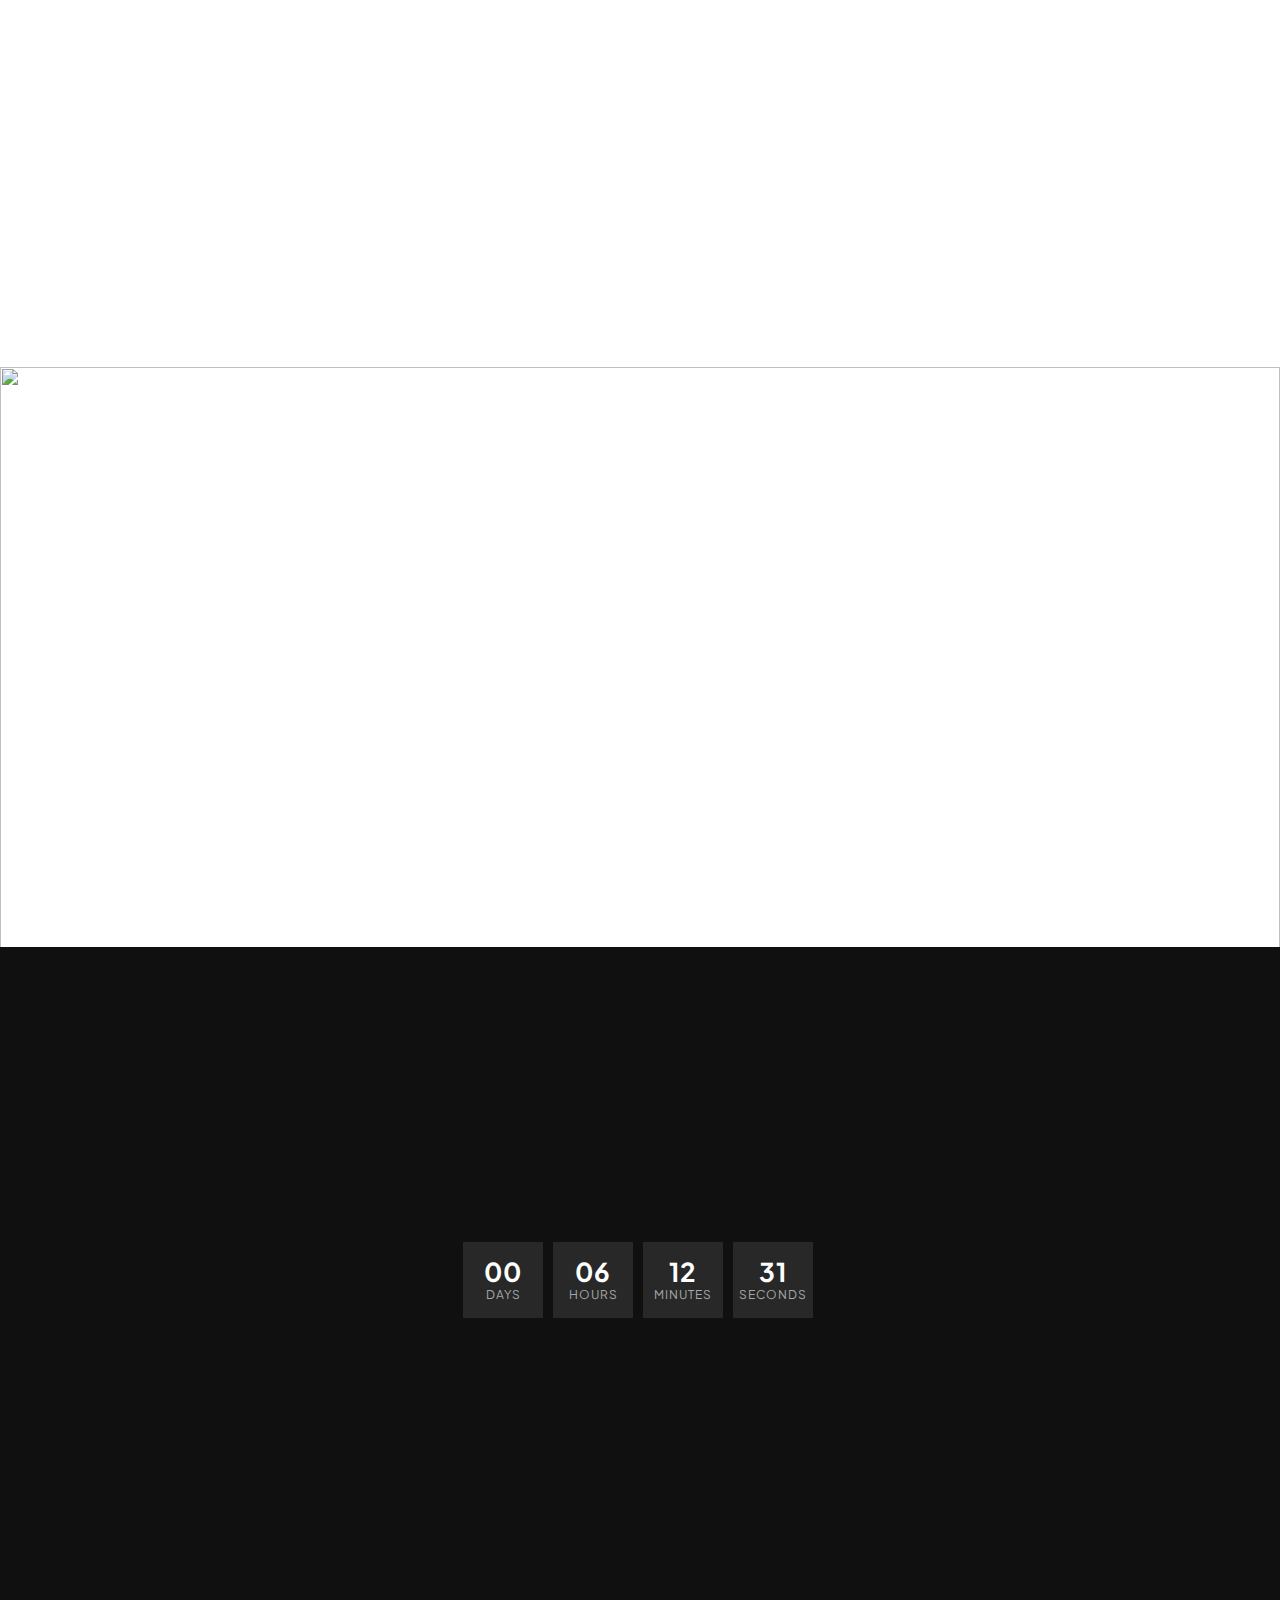
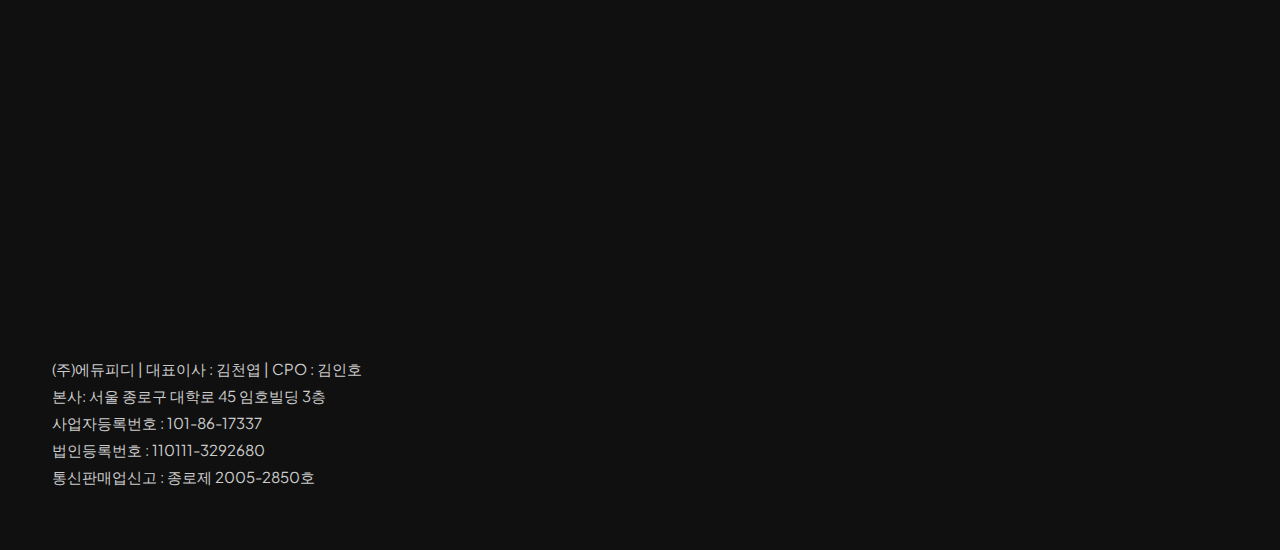
==== commit 296b239f: "Add files via upload" ====
--- a/index.html
+++ b/index.html
@@ -41,13 +41,13 @@
   t.src=v;s=b.getElementsByTagName(e)[0];
   s.parentNode.insertBefore(t,s)}(window, document,'script',
   'https://connect.facebook.net/en_US/fbevents.js');
-  fbq('init', '711524764042349');
+  fbq('init', '695300899014014');
   fbq('track', 'PageView');
-</script>
-<noscript><img height="1" width="1" style="display:none"
-  src="https://www.facebook.com/tr?id=711524764042349&ev=PageView&noscript=1"
-/></noscript>
-<!-- End Meta Pixel Code -->
+  </script>
+  <noscript><img height="1" width="1" style="display:none"
+  src="https://www.facebook.com/tr?id=695300899014014&ev=PageView&noscript=1"
+  /></noscript>
+  <!-- End Meta Pixel Code -->
 
     <meta charset="utf-8">
     <link rel="icon" href="https://yt3.googleusercontent.com/0zZZRuiKnohTXjlLEbpxuK2G1sa9Nhh6IVHhP5pchhcuYQUVO_jH0vMPsVrZfCiZxcig_zOsWw=s900-c-k-c0x00ffffff-no-rj" type="image/gif" sizes="16x16">
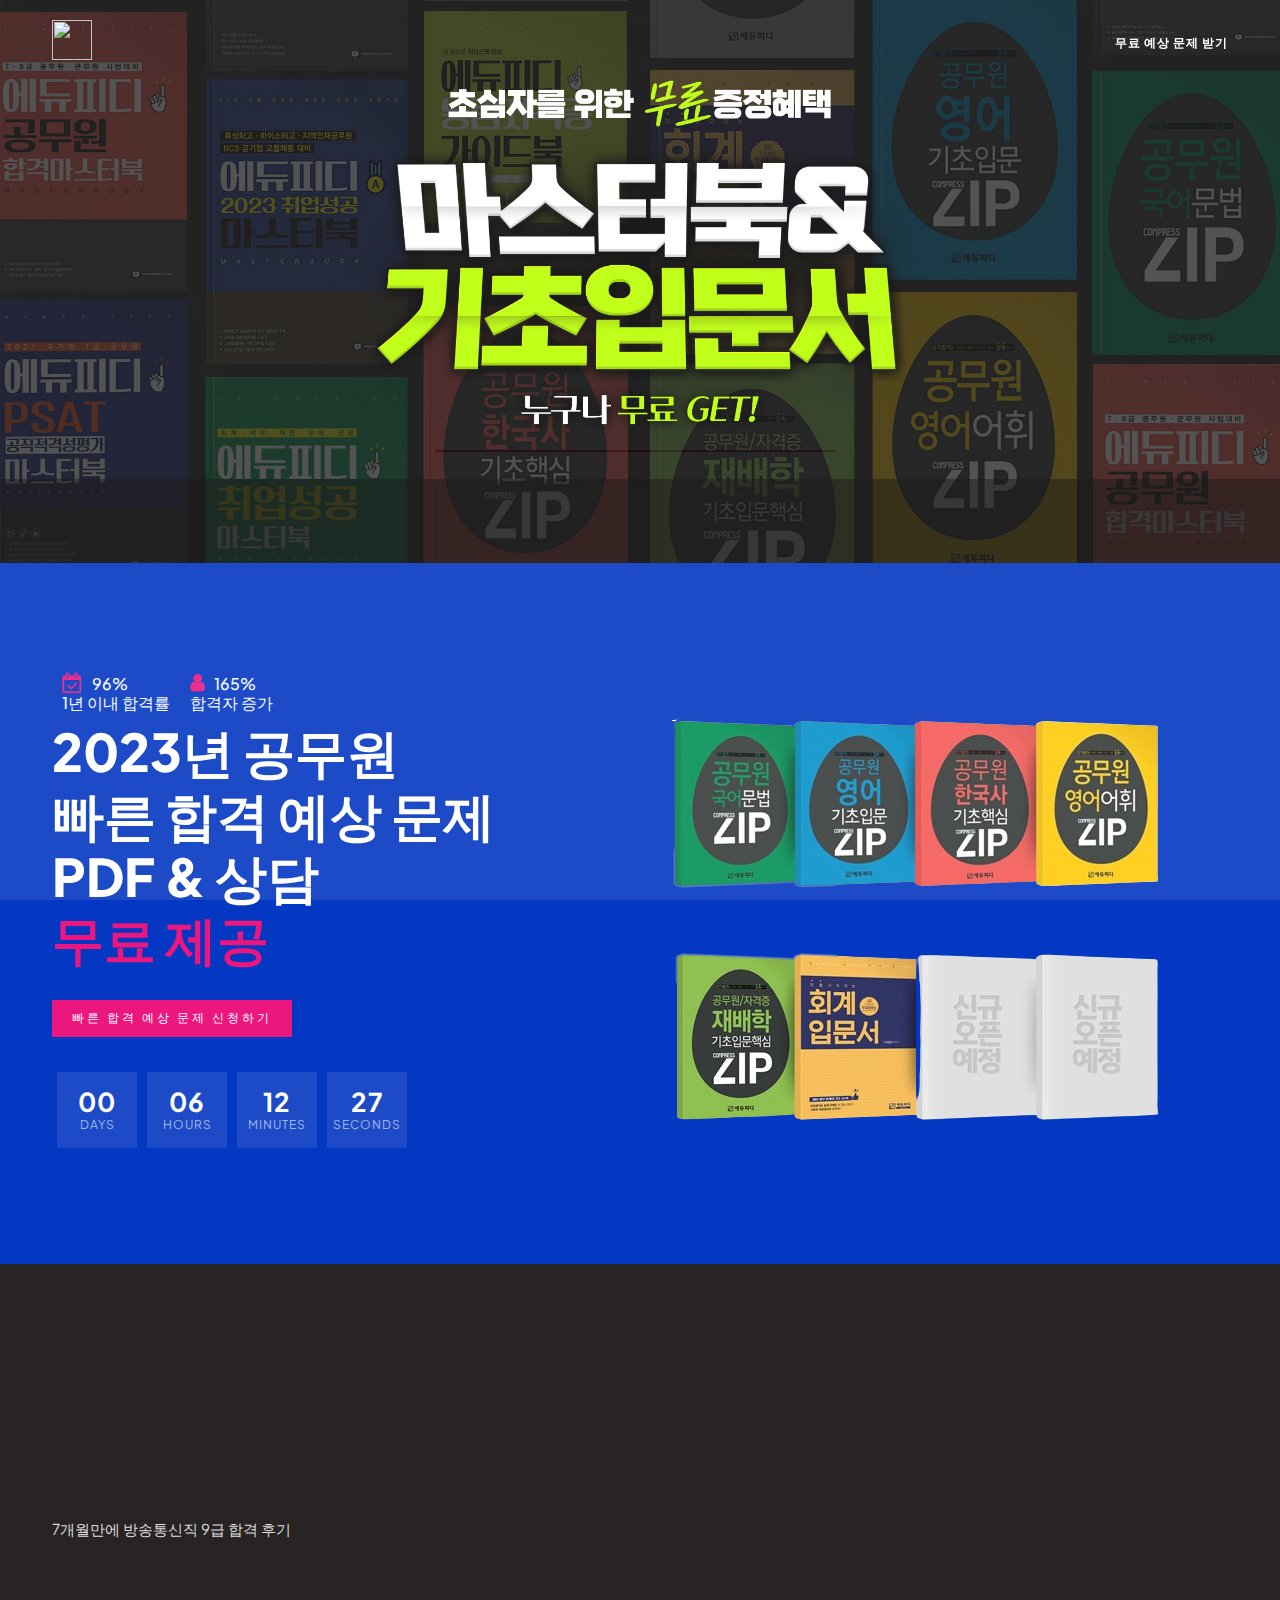
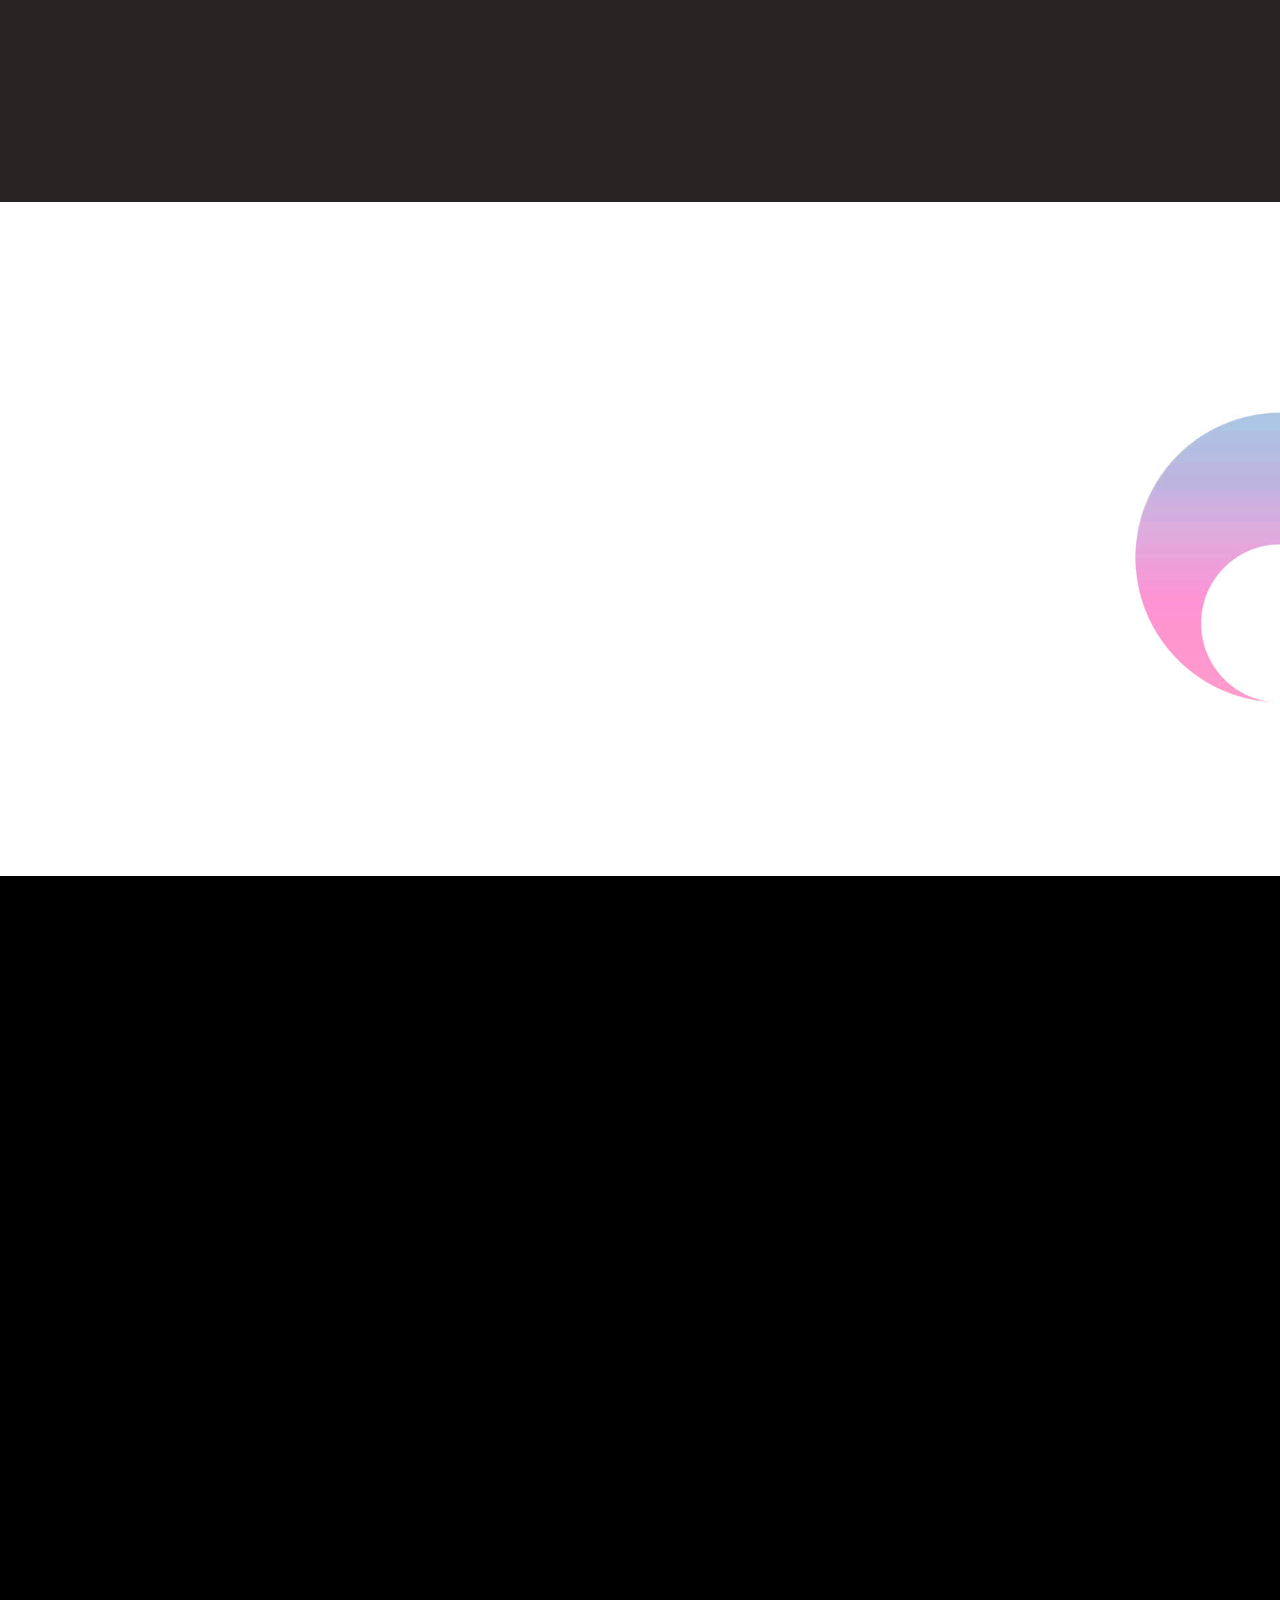
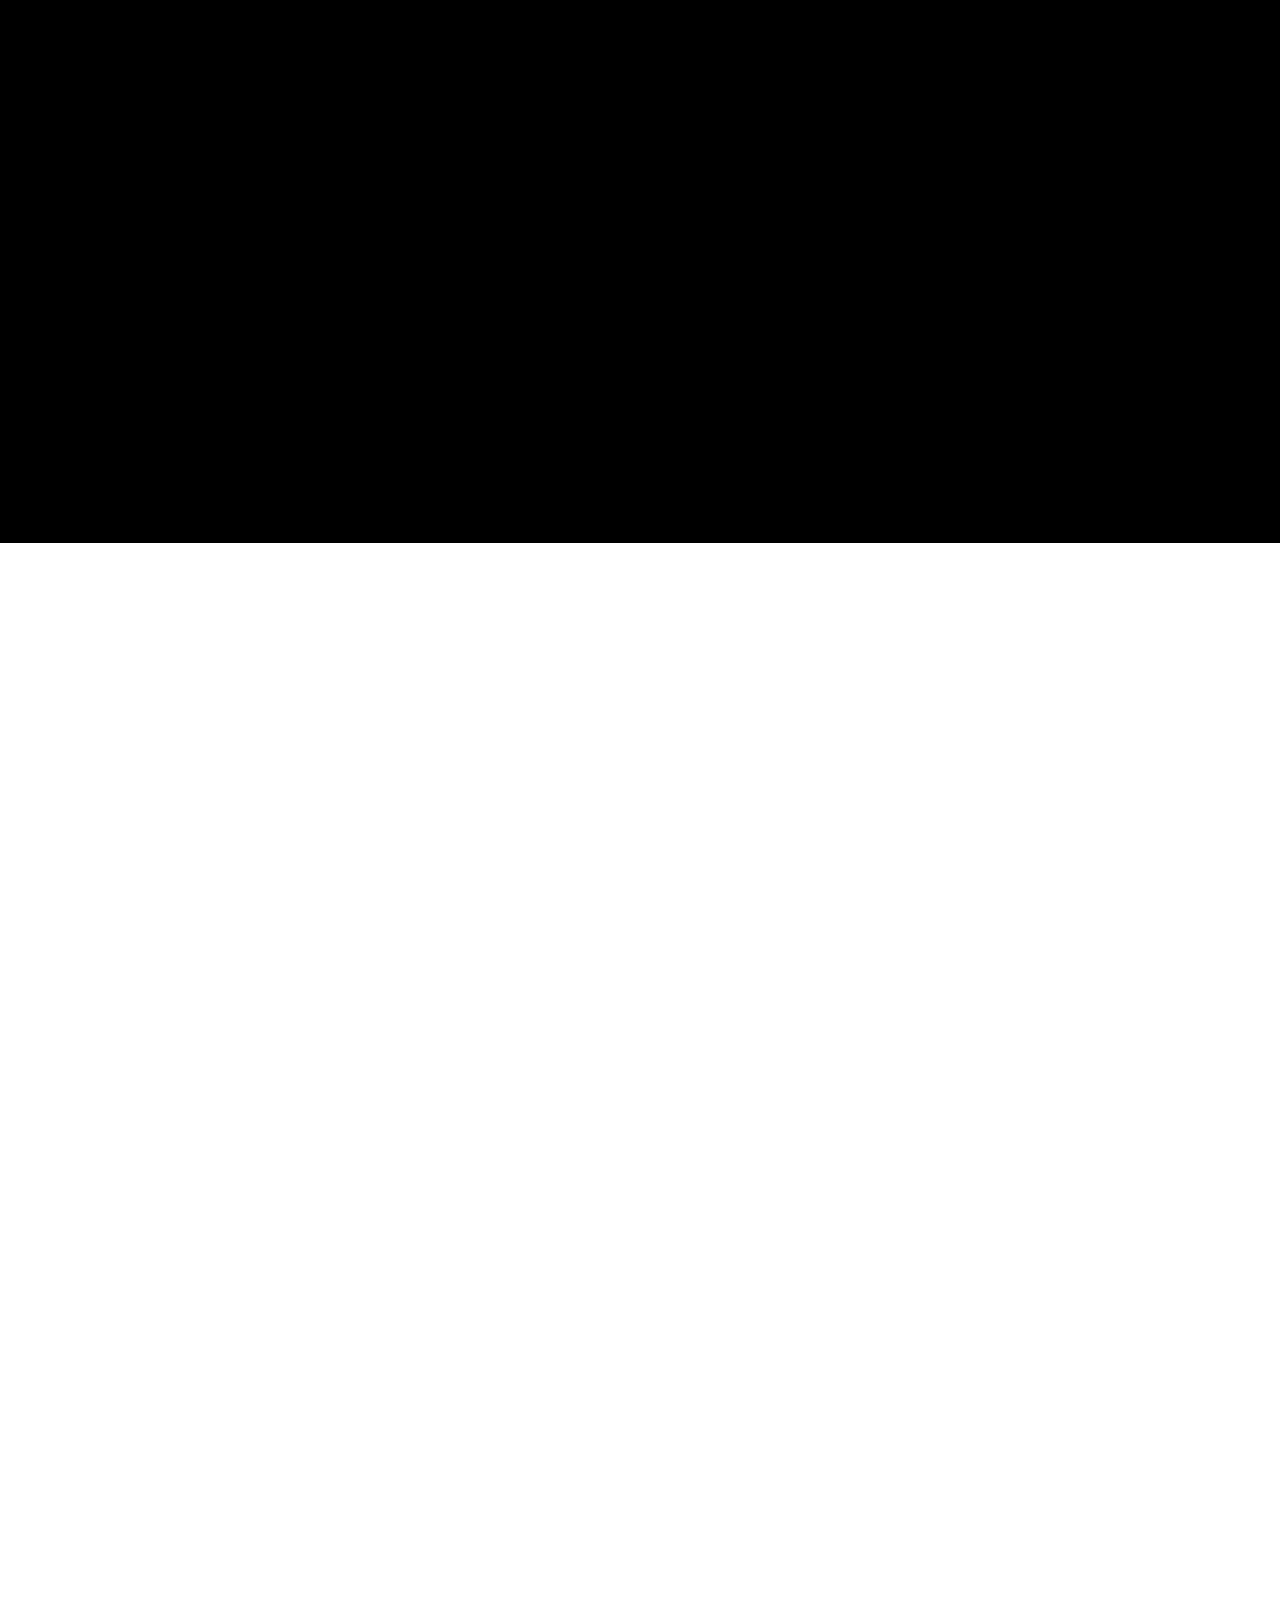
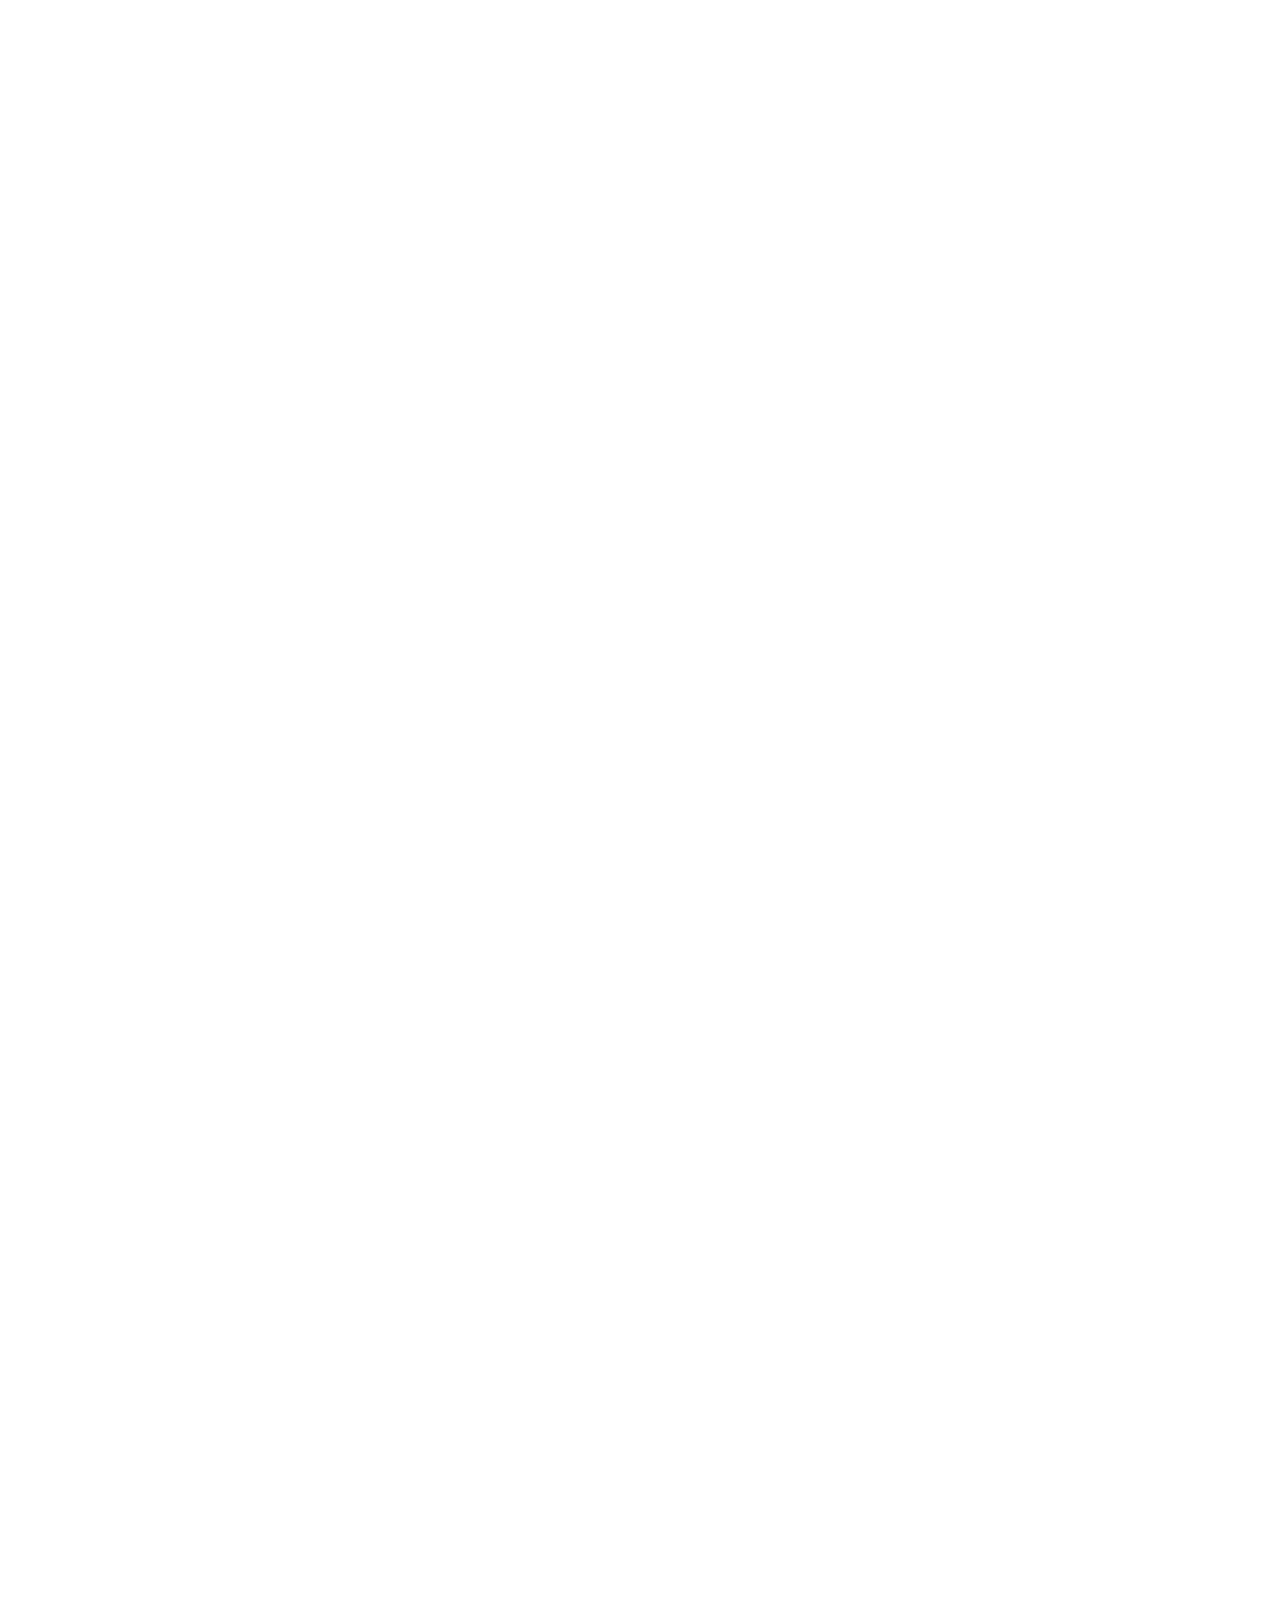
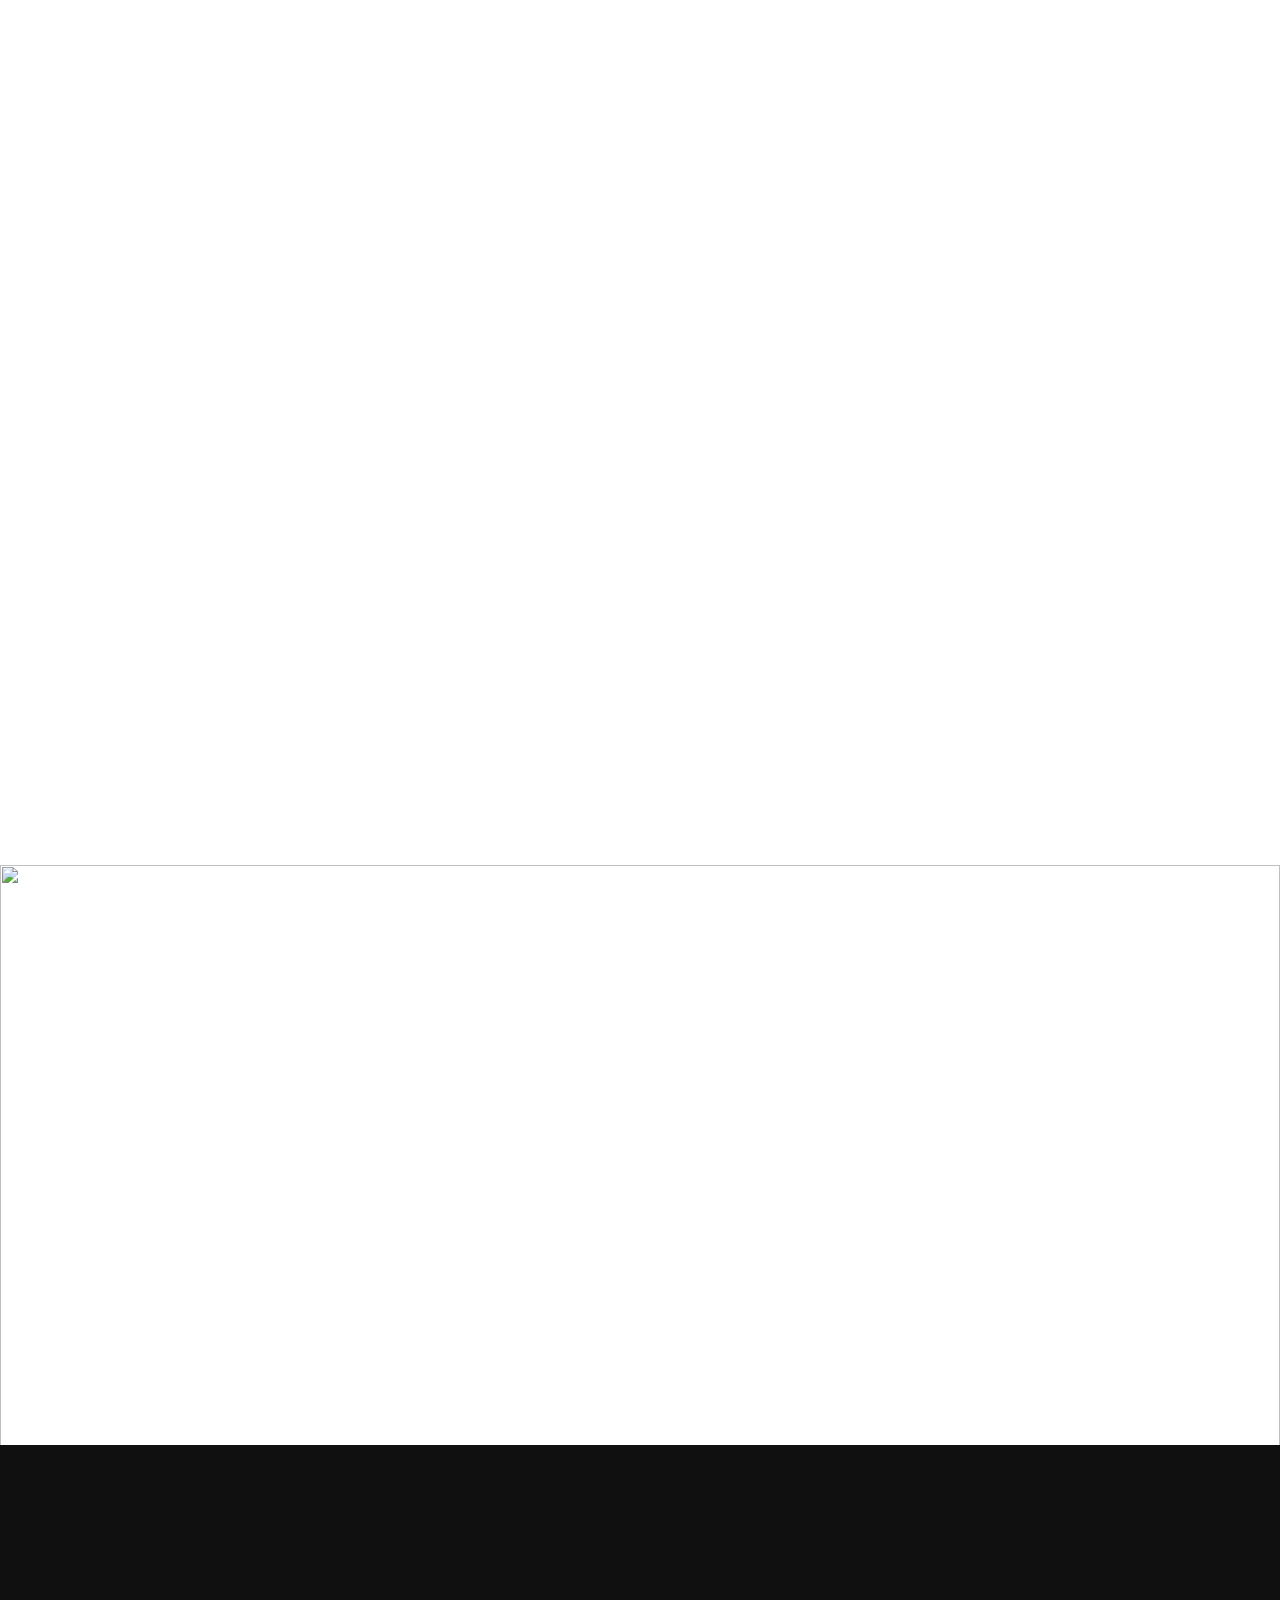
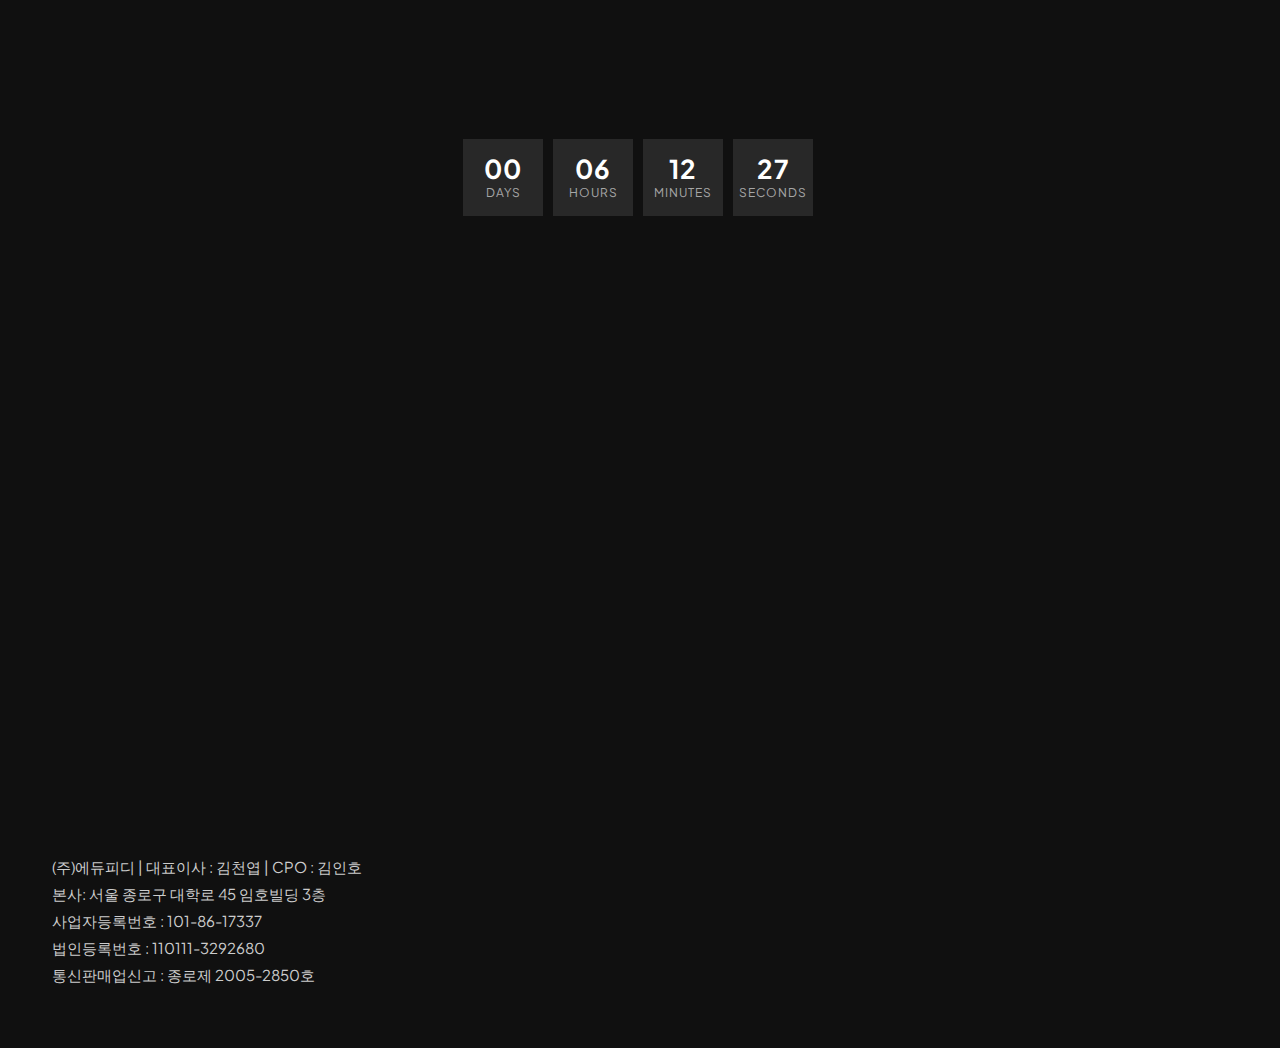
==== commit c6e15044: "Add files via upload" ====
--- a/index.html
+++ b/index.html
@@ -113,10 +113,11 @@
     ================================================== -->
     <script src="js/plugins.js"></script>
     <script src="js/main.js"></script>
-    <script src="js/validation.js"></script>
+
     <script src="js/privacy.js"></script>
     <script src="js/countdown-custom.js"></script>
     <script src="js/test_version1.js"></script>
+    <script src="js/validation.js"></script>
 
 	</body>
 
